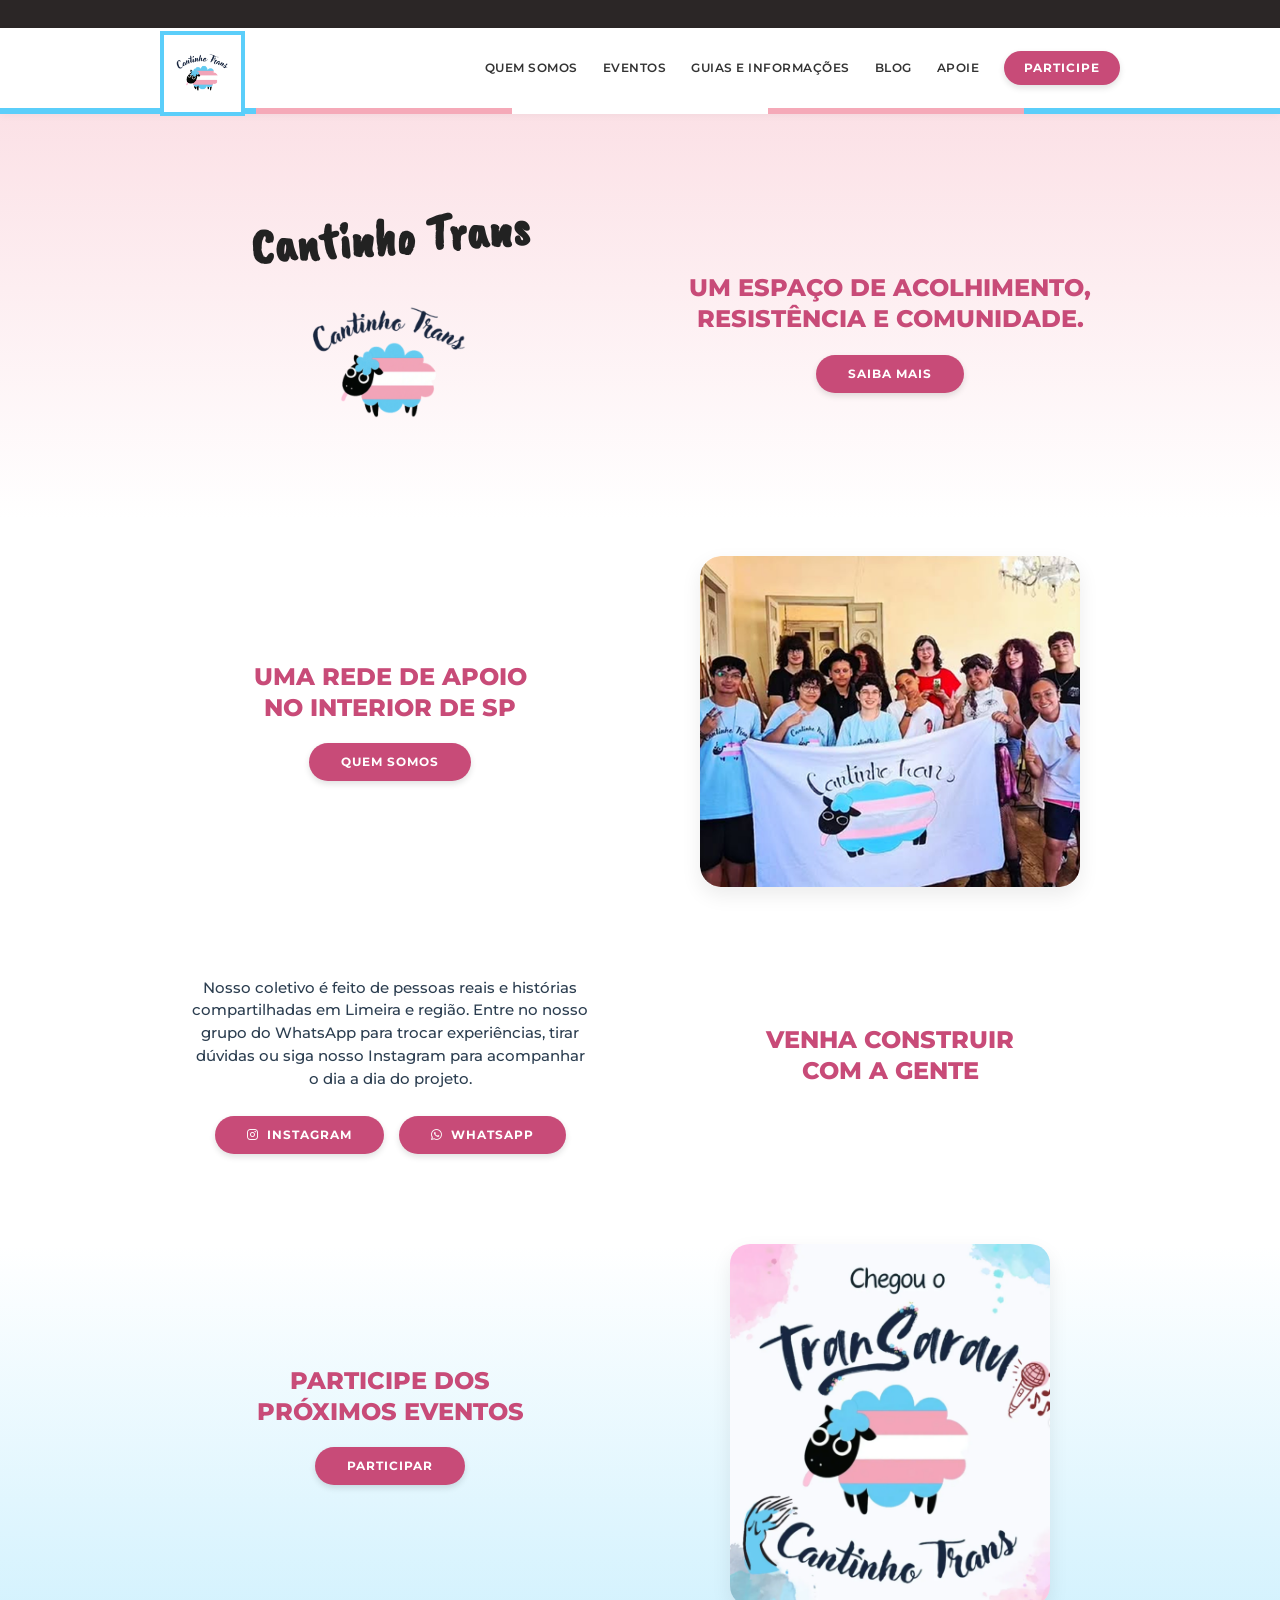
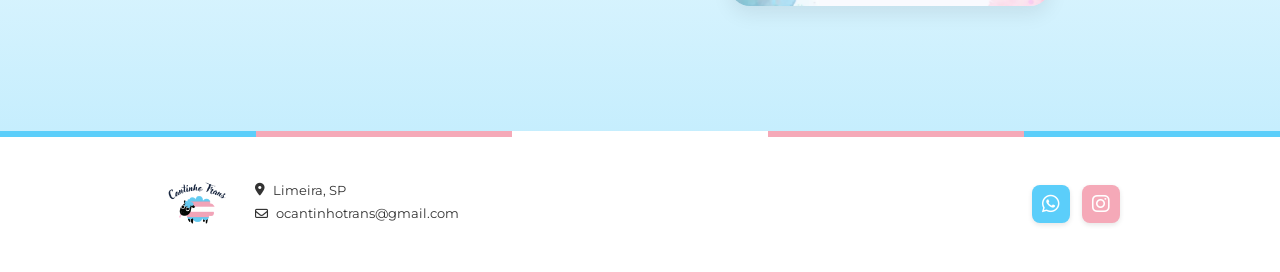
==== index.html @ 433134de "implementação da página de retificação" ====
<!DOCTYPE html>
<html lang="pt-BR">
<head>
    <meta charset="UTF-8">
    <meta name="viewport" content="width=device-width, initial-scale=1.0">
    <title>Cantinho Trans - Acolhimento, Resistência e Comunidade</title>
    <!-- Importando fontes do Google Fonts semelhantes às da imagem -->
    <link rel="preconnect" href="https://fonts.googleapis.com">
    <link rel="preconnect" href="https://fonts.gstatic.com" crossorigin>
    <link href="https://fonts.googleapis.com/css2?family=Caveat+Brush&family=Montserrat:wght@400;500;700;800&display=swap" rel="stylesheet">
    <!-- Ícones (FontAwesome) para o rodapé e botões -->
    <link rel="stylesheet" href="https://cdnjs.cloudflare.com/ajax/libs/font-awesome/6.4.0/css/all.min.css">
    <link rel="stylesheet" href="style.css">
</head>
<body>

    <!-- Barra escura no topo extremo -->
    <div class="top-dark-bar" id="topo"></div>

    <!-- Cabeçalho / Navegação -->
    <header class="navbar">
        <div class="container nav-container">
            <a href="#topo" class="logo-box" aria-label="Início do Cantinho Trans">
                <img src="Logo.png" alt="Logo Cantinho Trans">
            </a>

            <!-- Botão de menu para telas mobile -->
            <button class="mobile-menu-btn" aria-label="Menu de navegação" aria-expanded="false">
                <i class="fa-solid fa-bars"></i>
            </button>

            <nav class="nav-links" id="nav-links">
                <a href="#quem-somos">QUEM SOMOS</a>
                <a href="#eventos">EVENTOS</a>
                <a href="retificacao.html">GUIAS E INFORMAÇÕES</a>
                <a href="#blog">BLOG</a>
                <a href="#apoie">APOIE</a>
                <a href="#participe" class="btn-rosa btn-nav">PARTICIPE</a>
            </nav>
        </div>
        <!-- Linha divisória com as cores da bandeira trans -->
        <div class="trans-divider"></div>
    </header>

    <!-- Conteúdo Principal com Gradiente -->
    <main class="main-gradient">
        
        <!-- Seção 1: Hero -->
        <section class="container split-section hero-section">
            <div class="col-left logo-hero">
                <h1 class="curved-title">Cantinho Trans</h1>
                <img src="Logo.png" alt="Ovelha Cantinho Trans" class="hero-sheep">
            </div>
            <div class="col-right text-center">
                <h2 class="titulo-destaque">UM ESPAÇO DE ACOLHIMENTO,<br>RESISTÊNCIA E COMUNIDADE.</h2>
                <a href="#saiba-mais" class="btn-rosa">SAIBA MAIS</a>
            </div>
        </section>

        <!-- Seção 2: Rede de Apoio -->
        <section id="quem-somos" class="container split-section">
            <div class="col-left text-center">
                <h2 class="titulo-destaque">UMA REDE DE APOIO<br>NO INTERIOR DE SP</h2>
                <a href="#quem-somos-detalhes" class="btn-rosa">QUEM SOMOS</a>
            </div>
            <div class="col-right">
                <img src="foto-coletivo.png" alt="Foto do Coletivo Cantinho Trans" class="card-image">
            </div>
        </section>

        <!-- Seção 3: Comunidade e Redes -->
        <section class="container split-section">
            <div class="col-left text-center">
                <p class="texto-corrido">
                    Nosso coletivo é feito de pessoas reais e histórias compartilhadas em Limeira e região. 
                    Entre no nosso grupo do WhatsApp para trocar experiências, tirar dúvidas ou siga nosso 
                    Instagram para acompanhar o dia a dia do projeto.
                </p>
                <div class="btn-group">
                    <a href="https://www.instagram.com/cantinhotrans/" target="_blank" rel="noopener noreferrer" class="btn-rosa">
                        <i class="fa-brands fa-instagram"></i> INSTAGRAM
                    </a>
                    <a href="https://chat.whatsapp.com/CuYcqcary4wD2QZe1XbQFm?mode=gi_t&utm_source=ig&utm_medium=social&utm_content=link_in_bio&fbclid=PAZXh0bgNhZW0CMTEAcGRvZgJzcnRjBmFwcF9pZA85MzY2MTk3NDMzOTI0NTkAAacOjX7VcDt8Z_sxssZVdL1s0wTwXOiULzS03C44QOteIYPoT-UdqO2l7CtOdA_aem_ZmFrZWR1bW15MTZieXRlcw" target="_blank" rel="noopener noreferrer" class="btn-rosa">
                        <i class="fa-brands fa-whatsapp"></i> WHATSAPP
                    </a>
                </div>
            </div>
            <div class="col-right text-center">
                <h2 class="titulo-destaque">VENHA CONSTRUIR<br>COM A GENTE</h2>
            </div>
        </section>

        <!-- Seção 4: Eventos -->
        <section id="eventos" class="container split-section">
            <div class="col-left text-center">
                <h2 class="titulo-destaque">PARTICIPE DOS<br>PRÓXIMOS EVENTOS</h2>
                <a href="#eventos-lista" class="btn-rosa">PARTICIPAR</a>
            </div>
            <div class="col-right">
                <img src="banner.png" alt="Banner TranSarau" class="card-image square-card">
            </div>
        </section>

    </main>

    <!-- Linha divisória antes do rodapé -->
    <div class="trans-divider"></div>

    <!-- Rodapé -->
    <footer class="footer">
        <div class="container footer-container">
            <div class="footer-left">
                <img src="Logo.png" alt="Logo Cantinho Trans" class="footer-logo">
                <div class="footer-info">
                    <p><i class="fa-solid fa-location-dot"></i> Limeira, SP</p>
                    <p><i class="fa-regular fa-envelope"></i> ocantinhotrans@gmail.com</p>
                </div>
            </div>

            <div class="footer-right">
                <a href="https://chat.whatsapp.com/CuYcqcary4wD2QZe1XbQFm?mode=gi_t&utm_source=ig&utm_medium=social&utm_content=link_in_bio&fbclid=PAZXh0bgNhZW0CMTEAcGRvZgJzcnRjBmFwcF9pZA85MzY2MTk3NDMzOTI0NTkAAacOjX7VcDt8Z_sxssZVdL1s0wTwXOiULzS03C44QOteIYPoT-UdqO2l7CtOdA_aem_ZmFrZWR1bW15MTZieXRlcw" target="_blank" rel="noopener noreferrer" class="social-icon whatsapp" aria-label="WhatsApp">
                    <i class="fa-brands fa-whatsapp"></i>
                </a>
                <a href="https://www.instagram.com/cantinhotrans/" target="_blank" rel="noopener noreferrer" class="social-icon instagram" aria-label="Instagram">
                    <i class="fa-brands fa-instagram"></i>
                </a>
            </div>
        </div>
    </footer>

    <!-- Script JavaScript para controle dos links internos e menu -->
    <script src="script.js"></script>

</body>
</html>
---- style.css ----
/* Reset básico e variáveis de cores */
:root {
    --azul-trans: #5BCEFA;
    --rosa-trans: #F5A9B8;
    --rosa-destaque: #C84B78; /* Cor dos títulos e botões */
    --rosa-hover: #a83860;
    --texto-escuro: #2C3E50;
    --cinza-topo: #2B2626;
}

* {
    margin: 0;
    padding: 0;
    box-sizing: border-box;
}

html {
    scroll-behavior: smooth;
    scroll-padding-top: 90px;
}

body {
    font-family: 'Montserrat', sans-serif;
    color: var(--texto-escuro);
    background-color: #ffffff;
    line-height: 1.5;
}

.container {
    max-width: 1000px;
    margin: 0 auto;
    padding: 0 20px;
}

/* Barra escura superior */
.top-dark-bar {
    height: 28px;
    background-color: var(--cinza-topo);
    width: 100%;
}

/* Cabeçalho */
.navbar {
    background-color: #ffffff;
    position: sticky;
    top: 0;
    z-index: 1000;
    box-shadow: 0 2px 8px rgba(0, 0, 0, 0.04);
}

.nav-container {
    display: flex;
    justify-content: space-between;
    align-items: center;
    height: 80px;
    position: relative;
}

/* Caixa azul da logo no menu */
.logo-box {
    border: 4px solid var(--azul-trans);
    background: #fff;
    padding: 5px;
    width: 85px;
    height: 85px;
    display: flex;
    align-items: center;
    justify-content: center;
    position: relative;
    z-index: 10;
    margin-top: 10px;
    cursor: pointer;
    transition: transform 0.2s, box-shadow 0.2s;
}

.logo-box:hover {
    transform: scale(1.03);
    box-shadow: 0 4px 12px rgba(91, 206, 250, 0.3);
}

.logo-box:active {
    transform: scale(0.98);
}

.logo-box img {
    max-width: 100%;
    height: auto;
}

/* Botão Hamburger para Mobile */
.mobile-menu-btn {
    display: none;
    background: transparent;
    border: none;
    font-size: 1.6rem;
    color: var(--rosa-destaque);
    cursor: pointer;
    padding: 8px 12px;
    border-radius: 8px;
    transition: background-color 0.2s, transform 0.1s;
}

.mobile-menu-btn:hover {
    background-color: rgba(245, 169, 184, 0.15);
}

.mobile-menu-btn:active {
    transform: scale(0.92);
}

.nav-links {
    display: flex;
    align-items: center;
    gap: 25px;
}

.nav-links a:not(.btn-rosa) {
    text-decoration: none;
    color: #333;
    font-size: 0.75rem;
    font-weight: 600;
    letter-spacing: 0.5px;
    transition: color 0.2s, transform 0.1s;
    cursor: pointer;
    padding: 6px 0;
}

.nav-links a:not(.btn-rosa):hover,
.nav-links a.active-link {
    color: var(--rosa-destaque);
    transform: translateY(-1px);
}

.nav-links a:not(.btn-rosa):active {
    transform: translateY(1px);
}

/* Linha tricolor decorativa (Azul, Rosa, Branco) */
.trans-divider {
    height: 6px;
    width: 100%;
    background: linear-gradient(
        to right,
        var(--azul-trans) 0%,
        var(--azul-trans) 20%,
        var(--rosa-trans) 20%,
        var(--rosa-trans) 40%,
        #ffffff 40%,
        #ffffff 60%,
        var(--rosa-trans) 60%,
        var(--rosa-trans) 80%,
        var(--azul-trans) 80%,
        var(--azul-trans) 100%
    );
}

/* Fundo principal com degradê suave rosa no topo e azul na base */
.main-gradient {
    background: linear-gradient(
        180deg,
        rgba(245, 169, 184, 0.35) 0%,
        rgba(255, 255, 255, 1) 25%,
        rgba(255, 255, 255, 1) 70%,
        rgba(91, 206, 250, 0.35) 100%
    );
    padding: 40px 0 80px 0;
}

/* Estrutura de 2 colunas para as seções */
.split-section {
    display: grid;
    grid-template-columns: 1fr 1fr;
    align-items: center;
    gap: 40px;
    padding: 45px 20px;
}

.text-center {
    text-align: center;
    display: flex;
    flex-direction: column;
    align-items: center;
}

/* Tipografia e Botões */
.titulo-destaque {
    color: var(--rosa-destaque);
    font-size: 1.5rem;
    font-weight: 800;
    line-height: 1.3;
    margin-bottom: 20px;
    text-transform: uppercase;
}

.texto-corrido {
    font-size: 0.95rem;
    font-weight: 500;
    color: #2c3e50;
    max-width: 400px;
    margin-bottom: 25px;
}

.btn-rosa {
    background-color: var(--rosa-destaque);
    color: #ffffff;
    text-decoration: none;
    padding: 10px 32px;
    border-radius: 50px;
    font-size: 0.75rem;
    font-weight: 700;
    letter-spacing: 1px;
    display: inline-flex;
    align-items: center;
    justify-content: center;
    gap: 8px;
    cursor: pointer;
    user-select: none;
    border: none;
    outline: none;
    transition: background-color 0.2s, transform 0.15s, box-shadow 0.2s;
    box-shadow: 0 3px 6px rgba(0, 0, 0, 0.12);
}

.btn-rosa:hover {
    background-color: var(--rosa-hover);
    transform: translateY(-2px);
    box-shadow: 0 5px 12px rgba(200, 75, 120, 0.3);
}

.btn-rosa:active {
    transform: scale(0.96) translateY(1px);
    box-shadow: 0 2px 4px rgba(0, 0, 0, 0.15);
}

.btn-nav {
    padding: 8px 20px;
}

.btn-group {
    display: flex;
    gap: 15px;
    justify-content: center;
    flex-wrap: wrap;
}

/* Hero específico */
.logo-hero {
    display: flex;
    flex-direction: column;
    align-items: center;
}

.curved-title {
    font-family: 'Caveat Brush', cursive;
    font-size: 3.2rem;
    color: #222;
    margin-bottom: -10px;
    transform: rotate(-4deg);
}

.hero-sheep {
    width: 200px;
    height: auto;
}

/* Imagens das seções */
.card-image {
    width: 100%;
    max-width: 380px;
    border-radius: 20px;
    box-shadow: 0 8px 20px rgba(0, 0, 0, 0.08);
    display: block;
    margin: 0 auto;
    object-fit: cover;
}

.square-card {
    max-width: 320px;
}

/* Rodapé */
.footer {
    background-color: #ffffff;
    padding: 30px 0;
}

.footer-container {
    display: flex;
    justify-content: space-between;
    align-items: center;
}

.footer-left {
    display: flex;
    align-items: center;
    gap: 20px;
}

.footer-logo {
    width: 75px;
    height: auto;
}

.footer-info p {
    font-size: 0.8rem;
    color: #333;
    margin-bottom: 4px;
    display: flex;
    align-items: center;
    gap: 8px;
}

.footer-right {
    display: flex;
    gap: 12px;
}

.social-icon {
    width: 38px;
    height: 38px;
    border-radius: 8px;
    display: flex;
    align-items: center;
    justify-content: center;
    color: #ffffff;
    text-decoration: none;
    font-size: 1.25rem;
    cursor: pointer;
    user-select: none;
    transition: transform 0.2s, opacity 0.2s, box-shadow 0.2s;
    box-shadow: 0 2px 5px rgba(0, 0, 0, 0.1);
}

.social-icon:hover {
    opacity: 0.92;
    transform: translateY(-2px);
    box-shadow: 0 4px 10px rgba(0, 0, 0, 0.18);
}

.social-icon:active {
    transform: scale(0.92);
}

.social-icon.whatsapp {
    background-color: var(--azul-trans);
}

.social-icon.instagram {
    background-color: var(--rosa-trans);
}

/* =========================================
   ESTILOS DA PÁGINA INTERNA: RETIFICAÇÃO
   ========================================= */

.nav-socials {
    display: flex;
    gap: 8px;
    margin-left: 10px;
}

.mini-icon {
    width: 28px;
    height: 28px;
    font-size: 0.95rem;
}

.active-link {
    color: var(--rosa-destaque) !important;
    font-weight: 700 !important;
}

.content-wrapper {
    max-width: 820px;
    margin: 0 auto;
}

/* Breadcrumb */
.breadcrumb {
    font-size: 0.85rem;
    font-weight: 700;
    color: var(--rosa-destaque);
    margin-bottom: 20px;
}

.breadcrumb a {
    color: var(--rosa-destaque);
    text-decoration: none;
}

.breadcrumb a:hover {
    text-decoration: underline;
}

/* Cabeçalho da Página */
.page-header {
    text-align: center;
    margin-bottom: 45px;
}

.titulo-pagina {
    color: var(--rosa-destaque);
    font-size: 2.8rem;
    font-weight: 800;
    letter-spacing: 1px;
    margin-bottom: 25px;
    text-transform: uppercase;
}

.intro-text {
    text-align: left;
    font-size: 0.95rem;
    color: #2c3e50;
    display: flex;
    flex-direction: column;
    gap: 16px;
}

/* Subtítulos com destaque (Pill/Badge) */
.subtitulo-destaque {
    text-align: center;
    color: var(--rosa-destaque);
    font-size: 1.25rem;
    font-weight: 700;
    margin-bottom: 35px;
}

.subtitulo-central {
    text-align: center;
    color: var(--rosa-destaque);
    font-size: 1.25rem;
    font-weight: 700;
    line-height: 1.5;
    margin-bottom: 40px;
}

.badge-rosa {
    background-color: var(--rosa-destaque);
    color: #ffffff;
    padding: 3px 14px;
    border-radius: 6px;
    display: inline-block;
}

/* Grid de Cards (Via Administrativa vs Judicial) */
.cards-grid {
    display: grid;
    grid-template-columns: 1fr 1fr;
    gap: 40px;
    margin-bottom: 65px;
}

.via-card {
    background-color: #ffffff;
    border-radius: 12px;
    padding: 35px 28px;
    box-shadow: 0 6px 20px rgba(0, 0, 0, 0.04);
    text-align: center;
    position: relative;
}

/* Bordas superiores e inferiores coloridas nos cards */
.card-rosa {
    border-top: 5px solid var(--rosa-destaque);
    border-bottom: 5px solid var(--rosa-destaque);
}

.card-azul {
    border-top: 5px solid var(--azul-trans);
    border-bottom: 5px solid var(--azul-trans);
}

.card-icon {
    font-size: 2.4rem;
    color: #2c3e50;
    margin-bottom: 15px;
}

.via-card h3 {
    font-size: 1rem;
    font-weight: 700;
    color: #2c3e50;
    margin-bottom: 20px;
    line-height: 1.4;
}

.via-card p {
    text-align: left;
    font-size: 0.9rem;
    color: #333;
    margin-bottom: 14px;
    line-height: 1.55;
}

/* Seção de Documentos */
.documentos-section {
    margin-bottom: 60px;
}

.docs-columns {
    display: grid;
    grid-template-columns: 1.1fr 0.9fr;
    gap: 50px;
    margin-bottom: 40px;
}

.doc-title-rosa {
    font-size: 1rem;
    font-weight: 700;
    color: #2c3e50;
    padding-bottom: 8px;
    margin-bottom: 16px;
    border-bottom: 3px solid var(--rosa-destaque);
    display: inline-block;
    min-width: 240px;
}

.doc-title-azul {
    font-size: 1rem;
    font-weight: 700;
    color: #2c3e50;
    padding-bottom: 8px;
    margin-bottom: 16px;
    border-bottom: 3px solid var(--azul-trans);
    display: inline-block;
    min-width: 260px;
}

.doc-list {
    padding-left: 20px;
    font-size: 0.9rem;
    color: #2c3e50;
}

.doc-list li {
    margin-bottom: 8px;
    line-height: 1.45;
}

.doc-p {
    font-size: 0.9rem;
    color: #2c3e50;
    margin-bottom: 14px;
    line-height: 1.5;
}

/* Fontes no final da página */
.fontes-box {
    font-size: 0.72rem;
    color: #444;
    margin-top: 40px;
}

.fontes-box p {
    margin-bottom: 4px;
}

.fontes-box ul {
    padding-left: 16px;
}

.fontes-box li {
    margin-bottom: 2px;
}

/* Responsividade Mobile */
@media (max-width: 768px) {
    .mobile-menu-btn {
        display: flex;
    }

    .nav-links {
        display: none;
        position: absolute;
        top: 80px;
        left: 0;
        width: 100%;
        background-color: #ffffff;
        flex-direction: column;
        align-items: center;
        padding: 25px 20px;
        gap: 18px;
        box-shadow: 0 10px 20px rgba(0, 0, 0, 0.1);
        border-top: 1px solid #f0f0f0;
        z-index: 999;
    }

    .nav-links.active {
        display: flex;
        animation: slideDown 0.25s ease-out;
    }

    @keyframes slideDown {
        from {
            opacity: 0;
            transform: translateY(-10px);
        }
        to {
            opacity: 1;
            transform: translateY(0);
        }
    }

    .nav-links a {
        font-size: 0.9rem !important;
        padding: 8px 0;
    }

    .nav-links .btn-nav {
        width: 100%;
        max-width: 260px;
        text-align: center;
        padding: 12px 20px;
        margin-top: 6px;
    }

    .split-section {
        grid-template-columns: 1fr;
        text-align: center;
        gap: 25px;
        padding: 30px 20px;
    }

    .split-section:nth-child(3) .col-right {
        order: -1;
    }

    .footer-container {
        flex-direction: column;
        gap: 20px;
        text-align: center;
    }

    .footer-left {
        flex-direction: column;
        gap: 12px;
    }

    .titulo-pagina {
        font-size: 2rem;
    }

    .cards-grid,
    .docs-columns {
        grid-template-columns: 1fr;
        gap: 25px;
    }
}
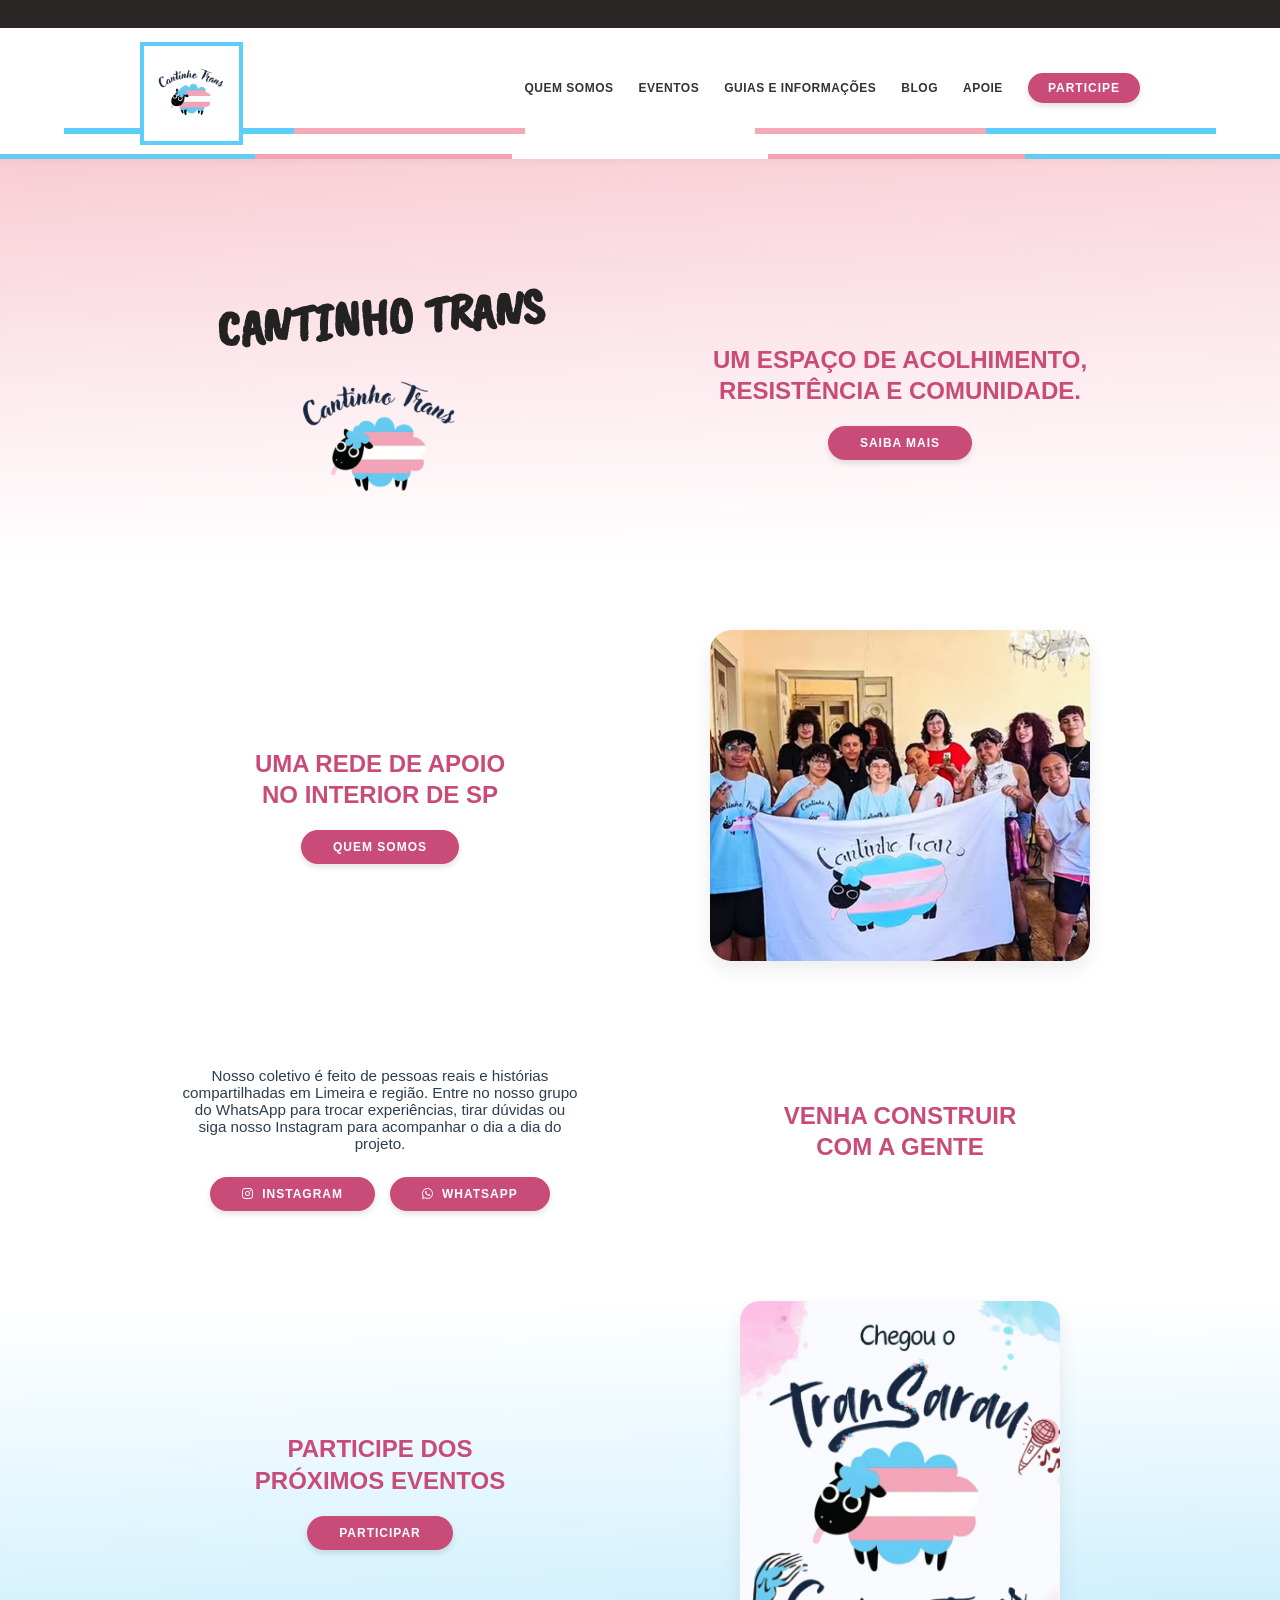
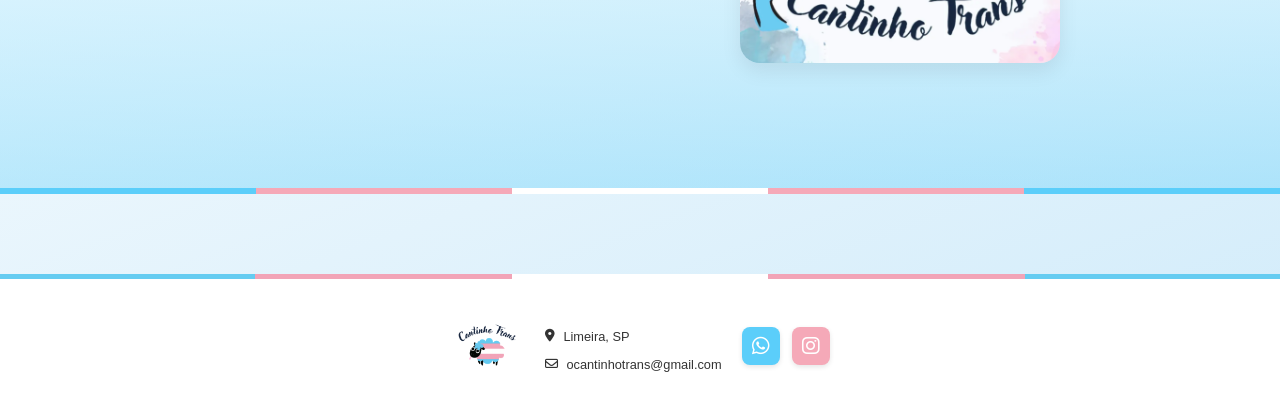
==== commit 5013b16f: "organiza arquivos em pastas (css, js, imgs) e unifica estilos em css/style.css" ====
--- a/index.html
+++ b/index.html
@@ -10,7 +10,7 @@
     <link href="https://fonts.googleapis.com/css2?family=Caveat+Brush&family=Montserrat:wght@400;500;700;800&display=swap" rel="stylesheet">
     <!-- Ícones (FontAwesome) para o rodapé e botões -->
     <link rel="stylesheet" href="https://cdnjs.cloudflare.com/ajax/libs/font-awesome/6.4.0/css/all.min.css">
-    <link rel="stylesheet" href="style.css">
+    <link rel="stylesheet" href="css/style.css">
 </head>
 <body>
 
@@ -21,7 +21,7 @@
     <header class="navbar">
         <div class="container nav-container">
             <a href="#topo" class="logo-box" aria-label="Início do Cantinho Trans">
-                <img src="Logo.png" alt="Logo Cantinho Trans">
+                <img src="imgs/logo.png" alt="Logo Cantinho Trans">
             </a>
 
             <!-- Botão de menu para telas mobile -->
@@ -49,7 +49,7 @@
         <section class="container split-section hero-section">
             <div class="col-left logo-hero">
                 <h1 class="curved-title">Cantinho Trans</h1>
-                <img src="Logo.png" alt="Ovelha Cantinho Trans" class="hero-sheep">
+                <img src="imgs/logo.png" alt="Ovelha Cantinho Trans" class="hero-sheep">
             </div>
             <div class="col-right text-center">
                 <h2 class="titulo-destaque">UM ESPAÇO DE ACOLHIMENTO,<br>RESISTÊNCIA E COMUNIDADE.</h2>
@@ -64,7 +64,7 @@
                 <a href="#quem-somos-detalhes" class="btn-rosa">QUEM SOMOS</a>
             </div>
             <div class="col-right">
-                <img src="foto-coletivo.png" alt="Foto do Coletivo Cantinho Trans" class="card-image">
+                <img src="imgs/foto-coletivo.png" alt="Foto do Coletivo Cantinho Trans" class="card-image">
             </div>
         </section>
 
@@ -97,7 +97,7 @@
                 <a href="#eventos-lista" class="btn-rosa">PARTICIPAR</a>
             </div>
             <div class="col-right">
-                <img src="banner.png" alt="Banner TranSarau" class="card-image square-card">
+                <img src="imgs/banner.png" alt="Banner TranSarau" class="card-image square-card">
             </div>
         </section>
 
@@ -110,7 +110,7 @@
     <footer class="footer">
         <div class="container footer-container">
             <div class="footer-left">
-                <img src="Logo.png" alt="Logo Cantinho Trans" class="footer-logo">
+                <img src="imgs/logo.png" alt="Logo Cantinho Trans" class="footer-logo">
                 <div class="footer-info">
                     <p><i class="fa-solid fa-location-dot"></i> Limeira, SP</p>
                     <p><i class="fa-regular fa-envelope"></i> ocantinhotrans@gmail.com</p>
@@ -129,7 +129,7 @@
     </footer>
 
     <!-- Script JavaScript para controle dos links internos e menu -->
-    <script src="script.js"></script>
+    <script src="js/script.js"></script>
 
 </body>
 </html>
--- a/css/style.css
+++ b/css/style.css
@@ -0,0 +1,1208 @@
+:root {
+    --rosa-escuro: #C8356A;
+    --azul-claro: #65CCF1;
+    --rosa-fundo: #F9DAE0;
+    --azul-fundo:#D0EBFA ;
+    --azul-escuro:#265769;
+    --branco-fundo: #FFFFFF;
+    --rosa-claro: #F2A4B7;
+}
+
+.logo {
+    height: 70px;
+    width: auto;
+    flex-shrink: 0;
+}
+
+header{
+    width: 100%;
+    box-sizing: border-box;
+    padding: 20px 5%;
+    border-bottom: 5px solid transparent;
+    border-image: linear-gradient(
+        to right,
+        var(--azul-claro) 0 20%,
+        var(--rosa-claro) 20% 40%,
+        #fff 40% 60%,
+        var(--rosa-claro) 60% 80%,
+        var(--azul-claro) 80%
+    ) 1;
+    background: var(--branco-fundo);
+    margin: 0;
+}
+
+.cabecalho-conteudo {
+  width: 100%;
+}
+
+.navegacao {
+  display: flex;
+  align-items: center;
+  justify-content: space-between;
+  gap: 24px;
+  width: 100%;
+}
+
+footer{
+    display: flex;
+    justify-content: space-between;
+    align-items: center;
+    padding: 20px 5%;
+    border-top: 5px solid transparent;
+    border-image: linear-gradient(
+        to right,
+        var(--azul-claro) 0 20%,
+        var(--rosa-claro) 20% 40%,
+        #fff 40% 60%,
+        var(--rosa-claro) 60% 80%,
+        var(--azul-claro) 80%
+    ) 1;  
+    background: var(--branco-fundo);
+    margin-top: 80px;
+}
+
+.elemento-rodape {
+  display: flex;
+  align-items: center;
+  gap: 12px;
+}
+
+body{
+    font-family: 'Trebuchet MS', 'Lucida Sans Unicode', 'Lucida Grande', 'Lucida Sans', Arial, sans-serif;
+    background: linear-gradient(160deg,var(--rosa-fundo),var(--branco-fundo),var(--azul-fundo));
+    min-height: 100vh;
+    margin: 0px;
+    text-align: center;
+}
+
+h1, h2, h3{
+    text-transform: uppercase;
+    color: var(--rosa-escuro);
+}
+
+p{
+    color: var(--azul-escuro);
+}
+
+a{
+    text-decoration: none;
+}
+
+a:hover {
+    color: var(--rosa-escuro);
+}
+
+section + section{
+    margin-top: 48px;
+}
+
+
+section{
+    display: flex;
+    flex-direction: column;
+    align-items: center;
+    gap: 24px;
+}
+
+.navegacao a {
+    text-transform: uppercase;
+    font-weight: bold;
+    color: var(--azul-escuro);
+}
+
+.navegacao a:hover {
+    color: var(--rosa-escuro);
+}
+
+.navegacao button{
+    color: var(--branco-fundo);
+}
+
+.botao{
+    background: var(--rosa-escuro);
+    padding: 12px 24px;
+    border: none;
+    border-radius: 50px;
+    color: var(--branco-fundo);
+    font-size: 14px;
+    cursor: pointer;
+    text-transform: uppercase;
+    font-weight: bold;
+}
+
+.botao:hover {
+  background: var(--azul-claro);
+}
+
+ul{
+    list-style: none;
+    text-align: start;
+    color: var(--azul-escuro);
+}
+
+.container{
+    display: flex;
+    gap: 20px;
+    margin: 50px;
+}
+
+.cartao-redondo{
+    background: var(--branco-fundo);
+    flex: 1;
+    padding: 20px;
+    border-radius: 8px;
+    border-top: 5px solid var(--azul-claro);
+    border-bottom: 5px solid var(--azul-claro);
+    display: flex;
+    flex-direction: column;
+    align-items: center;
+    gap: 4px;
+    width: 300px;
+}
+
+.cartao-redondo p{
+    text-align: start;
+}
+
+.cartao-reto{
+    flex: 1;
+    padding: 20px;
+    border-top: 5px solid var(--azul-claro);
+}
+
+.cartao-lista{
+    display: flex;
+    align-items: center;
+    gap: 20px;
+    background: var(--branco-fundo);
+    padding: 20px;
+    border-radius: 8px;
+    border: 1.5px solid var(--rosa-escuro)
+}
+
+.container-lista{
+    display: flex;
+    flex-direction: column;
+    gap: 20px;
+    max-height: 400px;
+    width: 700px;
+    overflow-y: auto;
+    margin-inline: auto;
+}
+
+.cartao-lista img{
+    width: 130px;
+    flex: 0 0 auto;
+    object-fit: cover;
+    border-radius: 12px;
+}
+
+.cartao-lista p{
+    margin: 0 0 10px;
+    text-align: left;
+    line-height: 1.4;
+}
+
+.cartao-lista a{
+    display: table;
+    margin: 0 auto;
+    text-align: center;
+}
+
+
+.breadcrumb {
+  display: flex;
+  align-items: center;
+  gap: 8px;
+  margin: 50px;
+}
+
+.aviso{
+    width: 30px;
+}
+
+.coracao{
+    width: 70px;
+}
+
+.container-titulo-saude {
+  display: flex;
+  align-items: center;
+  justify-content: center;
+  gap: 8px;
+}
+
+.titulo-destaque-saude,
+.titulo-saude {
+  flex: 0 0 auto;
+  margin: 0;
+  text-transform: none;
+}
+
+.titulo-destaque-saude{
+    flex: 0 0 auto;
+    display: inline-block;
+    background: var(--rosa-escuro);
+    color: var(--branco-fundo);
+    border-radius: 10px;
+    padding: 5px;
+}
+
+
+/* ==========================================================
+   PÁGINA: EVENTOS (eventos.html)
+   ========================================================== */
+
+/* ---------- Menu: página atual ---------- */
+.navegacao a[aria-current="page"] {
+    color: var(--rosa-escuro);
+}
+
+/* ---------- Rodapé: bloco de contato (Limeira, e-mail) ---------- */
+.contato-rodape p {
+    margin: 0;
+    text-align: left;
+}
+
+/* ---------- Variantes de botão ---------- */
+.botao-azul {
+    background: var(--azul-claro);
+}
+
+.botao-azul:hover {
+    background: var(--rosa-escuro);
+    color: var(--branco-fundo);
+}
+
+.botao-branco {
+    background: var(--branco-fundo);
+    color: var(--rosa-escuro);
+}
+
+.botao-contorno {
+    background: transparent;
+    border: 2px solid var(--branco-fundo);
+    color: var(--branco-fundo);
+}
+
+.botao-branco:hover,
+.botao-contorno:hover {
+    background: var(--rosa-escuro);
+    color: var(--branco-fundo);
+    border-color: var(--rosa-escuro);
+}
+
+/* ---------- Estrutura da página ---------- */
+.pagina-eventos {
+    width: min(1000px, 90%);
+    margin: 0 auto;
+    padding-top: 40px;
+    text-align: left;
+}
+
+.pagina-eventos section {
+    align-items: stretch;
+}
+
+.intro {
+    text-align: center;
+    margin-bottom: 40px;
+}
+
+.intro h1 {
+    margin: 0 0 8px;
+}
+
+.subtitulo {
+    font-size: 1.3rem;
+    margin: 0 auto;
+    max-width: 480px;
+}
+
+.titulo-secao {
+    align-self: flex-start;
+    margin: 0;
+    padding-bottom: 4px;
+    font-size: 1.1rem;
+    text-transform: none;
+    border-bottom: 2px solid var(--rosa-claro);
+}
+
+/* ---------- Próximo encontro / Atividade na cidade ---------- */
+.destaques {
+    display: grid;
+    grid-template-columns: 1fr 1fr;
+    gap: 40px;
+}
+
+.card-evento {
+    background: var(--branco-fundo);
+    border-radius: 12px;
+    padding: 20px 24px;
+    border-top: 5px solid var(--rosa-escuro);
+    border-bottom: 5px solid var(--rosa-escuro);
+    display: flex;
+    flex-direction: column;
+    align-items: flex-start;
+    gap: 6px;
+}
+
+.card-evento.azul {
+    border-color: var(--azul-claro);
+}
+
+.card-evento h3 {
+    margin: 0;
+    font-size: 1rem;
+    text-transform: none;
+    color: var(--azul-escuro);
+}
+
+.card-evento p {
+    margin: 0;
+    font-size: 0.9rem;
+}
+
+.card-evento strong {
+    color: var(--rosa-escuro);
+}
+
+.card-evento .descricao {
+    margin: 8px 0 10px;
+}
+
+.etiqueta {
+    font-size: 0.75rem;
+    font-weight: bold;
+    color: var(--rosa-escuro);
+}
+
+.azul .etiqueta {
+    color: var(--azul-claro);
+}
+
+/* ---------- Calendário ---------- */
+.calendario-area {
+    display: grid;
+    grid-template-columns: 1.2fr 1fr;
+    gap: 40px;
+    align-items: start;
+}
+
+.calendario {
+    background: var(--branco-fundo);
+    border-radius: 12px;
+    padding: 24px;
+    border-top: 5px solid var(--rosa-escuro);
+    border-bottom: 5px solid var(--rosa-escuro);
+}
+
+.calendario-topo {
+    display: flex;
+    align-items: center;
+    justify-content: space-between;
+    margin-bottom: 16px;
+}
+
+.calendario-topo strong {
+    color: var(--azul-escuro);
+    text-transform: capitalize;
+}
+
+.btn-mes {
+    width: 32px;
+    height: 32px;
+    border: none;
+    border-radius: 50%;
+    background: var(--rosa-escuro);
+    color: var(--branco-fundo);
+    font-size: 1.2rem;
+    line-height: 1;
+    cursor: pointer;
+}
+
+.btn-mes:hover {
+    background: var(--azul-claro);
+}
+
+.dias {
+    display: grid;
+    grid-template-columns: repeat(7, 1fr);
+    gap: 6px;
+    text-align: center;
+}
+
+.dias .dow {
+    color: var(--rosa-escuro);
+    font-weight: bold;
+    font-size: 0.75rem;
+}
+
+.dia {
+    aspect-ratio: 1;
+    display: flex;
+    align-items: center;
+    justify-content: center;
+    border-radius: 8px;
+    color: var(--azul-escuro);
+    font-size: 0.85rem;
+}
+
+.dia.hoje {
+    background: var(--azul-fundo);
+    font-weight: bold;
+}
+
+.dia.evento {
+    background: var(--rosa-claro);
+    font-weight: bold;
+}
+
+.dia.evento.hoje {
+    outline: 2px solid var(--azul-claro);
+}
+
+.legenda {
+    display: flex;
+    gap: 16px;
+    margin-top: 16px;
+    font-size: 0.8rem;
+    color: var(--azul-escuro);
+}
+
+.ponto {
+    display: inline-block;
+    width: 10px;
+    height: 10px;
+    border-radius: 50%;
+    margin-right: 6px;
+}
+
+.ponto-hoje { background: var(--azul-fundo); }
+.ponto-evento { background: var(--rosa-claro); }
+
+/* ---------- Lista de eventos ---------- */
+.lista-eventos {
+    display: flex;
+    flex-direction: column;
+    gap: 20px;
+}
+
+.item-evento {
+    display: flex;
+    align-items: center;
+    gap: 14px;
+    background: var(--branco-fundo);
+    border-radius: 8px;
+    padding: 14px 16px;
+    border-top: 4px solid var(--rosa-escuro);
+}
+
+.item-evento h3 {
+    margin: 0 0 2px;
+    font-size: 0.95rem;
+    text-transform: none;
+    color: var(--azul-escuro);
+}
+
+.item-evento p {
+    margin: 0;
+    font-size: 0.85rem;
+}
+
+.data-evento {
+    flex: 0 0 auto;
+    width: 54px;
+    height: 54px;
+    border-radius: 8px;
+    background: var(--azul-fundo);
+    color: var(--azul-escuro);
+    display: flex;
+    flex-direction: column;
+    align-items: center;
+    justify-content: center;
+    font-weight: bold;
+}
+
+.data-evento small { font-size: 0.65rem; }
+.data-evento span { font-size: 1.3rem; line-height: 1; }
+
+/* ---------- Como participar ---------- */
+.participar {
+    display: grid;
+    grid-template-columns: repeat(3, 1fr);
+    gap: 20px;
+}
+
+.card-participar {
+    background: var(--branco-fundo);
+    border-radius: 8px;
+    border-left: 4px solid var(--azul-claro);
+    padding: 12px 16px;
+}
+
+.card-participar h3 {
+    margin: 0 0 4px;
+    font-size: 1rem;
+    text-transform: none;
+}
+
+.card-participar p {
+    margin: 0;
+    font-size: 0.85rem;
+}
+
+/* ---------- Chamada final ---------- */
+.pagina-eventos .chamada {
+    background: var(--rosa-claro);
+    border-radius: 20px;
+    padding: 32px 20px;
+    text-align: center;
+    align-items: center;
+    gap: 10px;
+}
+
+.chamada h2 {
+    margin: 0;
+    color: var(--branco-fundo);
+    text-transform: none;
+    font-size: 1.2rem;
+}
+
+.chamada p {
+    margin: 0;
+    color: var(--branco-fundo);
+}
+
+.chamada-botoes {
+    display: flex;
+    gap: 12px;
+    flex-wrap: wrap;
+    justify-content: center;
+    margin-top: 8px;
+}
+
+/* ---------- Responsivo ---------- */
+@media (max-width: 800px) {
+    .destaques,
+    .calendario-area,
+    .participar {
+        grid-template-columns: 1fr;
+    }
+
+    .navegacao {
+        flex-wrap: wrap;
+        justify-content: center;
+    }
+}
+/* =======================================================
+   ESTILOS GERAIS DA PÁGINA INICIAL E RETIFICAÇÃO
+   ======================================================= */
+
+:root {
+    --azul-trans: #5BCEFA;
+    --rosa-trans: #F5A9B8;
+    --rosa-destaque: #C84B78;
+    --rosa-hover: #a83860;
+    --texto-escuro: #2C3E50;
+    --cinza-topo: #2B2626;
+}
+
+.top-dark-bar {
+    height: 28px;
+    background-color: var(--cinza-topo);
+    width: 100%;
+}
+
+.navbar {
+    background-color: #ffffff;
+    position: sticky;
+    top: 0;
+    z-index: 1000;
+    box-shadow: 0 2px 8px rgba(0, 0, 0, 0.04);
+}
+
+.nav-container {
+    display: flex;
+    justify-content: space-between;
+    align-items: center;
+    height: 80px;
+    position: relative;
+}
+
+.logo-box {
+    border: 4px solid var(--azul-trans);
+    background: #fff;
+    padding: 5px;
+    width: 85px;
+    height: 85px;
+    display: flex;
+    align-items: center;
+    justify-content: center;
+    position: relative;
+    z-index: 10;
+    margin-top: 10px;
+    cursor: pointer;
+    transition: transform 0.2s, box-shadow 0.2s;
+}
+
+.logo-box:hover {
+    transform: scale(1.03);
+    box-shadow: 0 4px 12px rgba(91, 206, 250, 0.3);
+}
+
+.logo-box:active {
+    transform: scale(0.98);
+}
+
+.logo-box img {
+    max-width: 100%;
+    height: auto;
+}
+
+.mobile-menu-btn {
+    display: none;
+    background: transparent;
+    border: none;
+    font-size: 1.6rem;
+    color: var(--rosa-destaque);
+    cursor: pointer;
+    padding: 8px 12px;
+    border-radius: 8px;
+    transition: background-color 0.2s, transform 0.1s;
+}
+
+.mobile-menu-btn:hover {
+    background-color: rgba(245, 169, 184, 0.15);
+}
+
+.mobile-menu-btn:active {
+    transform: scale(0.92);
+}
+
+.nav-links {
+    display: flex;
+    align-items: center;
+    gap: 25px;
+}
+
+.nav-links a:not(.btn-rosa) {
+    text-decoration: none;
+    color: #333;
+    font-size: 0.75rem;
+    font-weight: 600;
+    letter-spacing: 0.5px;
+    transition: color 0.2s, transform 0.1s;
+    cursor: pointer;
+    padding: 6px 0;
+}
+
+.nav-links a:not(.btn-rosa):hover,
+.nav-links a.active-link {
+    color: var(--rosa-destaque);
+    transform: translateY(-1px);
+}
+
+.nav-links a:not(.btn-rosa):active {
+    transform: translateY(1px);
+}
+
+.trans-divider {
+    height: 6px;
+    width: 100%;
+    background: linear-gradient(
+        to right,
+        var(--azul-trans) 0%,
+        var(--azul-trans) 20%,
+        var(--rosa-trans) 20%,
+        var(--rosa-trans) 40%,
+        #ffffff 40%,
+        #ffffff 60%,
+        var(--rosa-trans) 60%,
+        var(--rosa-trans) 80%,
+        var(--azul-trans) 80%,
+        var(--azul-trans) 100%
+    );
+}
+
+.main-gradient {
+    background: linear-gradient(
+        180deg,
+        rgba(245, 169, 184, 0.35) 0%,
+        rgba(255, 255, 255, 1) 25%,
+        rgba(255, 255, 255, 1) 70%,
+        rgba(91, 206, 250, 0.35) 100%
+    );
+    padding: 40px 0 80px 0;
+}
+
+.split-section {
+    display: grid;
+    grid-template-columns: 1fr 1fr;
+    align-items: center;
+    gap: 40px;
+    padding: 45px 20px;
+}
+
+.text-center {
+    text-align: center;
+    display: flex;
+    flex-direction: column;
+    align-items: center;
+}
+
+.titulo-destaque {
+    color: var(--rosa-destaque);
+    font-size: 1.5rem;
+    font-weight: 800;
+    line-height: 1.3;
+    margin-bottom: 20px;
+    text-transform: uppercase;
+}
+
+.texto-corrido {
+    font-size: 0.95rem;
+    font-weight: 500;
+    color: #2c3e50;
+    max-width: 400px;
+    margin-bottom: 25px;
+}
+
+.btn-rosa {
+    background-color: var(--rosa-destaque);
+    color: #ffffff;
+    text-decoration: none;
+    padding: 10px 32px;
+    border-radius: 50px;
+    font-size: 0.75rem;
+    font-weight: 700;
+    letter-spacing: 1px;
+    display: inline-flex;
+    align-items: center;
+    justify-content: center;
+    gap: 8px;
+    cursor: pointer;
+    user-select: none;
+    border: none;
+    outline: none;
+    transition: background-color 0.2s, transform 0.15s, box-shadow 0.2s;
+    box-shadow: 0 3px 6px rgba(0, 0, 0, 0.12);
+}
+
+.btn-rosa:hover {
+    background-color: var(--rosa-hover);
+    transform: translateY(-2px);
+    box-shadow: 0 5px 12px rgba(200, 75, 120, 0.3);
+}
+
+.btn-rosa:active {
+    transform: scale(0.96) translateY(1px);
+    box-shadow: 0 2px 4px rgba(0, 0, 0, 0.15);
+}
+
+.btn-nav {
+    padding: 8px 20px;
+}
+
+.btn-group {
+    display: flex;
+    gap: 15px;
+    justify-content: center;
+    flex-wrap: wrap;
+}
+
+.logo-hero {
+    display: flex;
+    flex-direction: column;
+    align-items: center;
+}
+
+.curved-title {
+    font-family: 'Caveat Brush', cursive;
+    font-size: 3.2rem;
+    color: #222;
+    margin-bottom: -10px;
+    transform: rotate(-4deg);
+}
+
+.hero-sheep {
+    width: 200px;
+    height: auto;
+}
+
+.card-image {
+    width: 100%;
+    max-width: 380px;
+    border-radius: 20px;
+    box-shadow: 0 8px 20px rgba(0, 0, 0, 0.08);
+    display: block;
+    margin: 0 auto;
+    object-fit: cover;
+}
+
+.square-card {
+    max-width: 320px;
+}
+
+.footer {
+    background-color: #ffffff;
+    padding: 30px 0;
+}
+
+.footer-container {
+    display: flex;
+    justify-content: space-between;
+    align-items: center;
+}
+
+.footer-left {
+    display: flex;
+    align-items: center;
+    gap: 20px;
+}
+
+.footer-logo {
+    width: 75px;
+    height: auto;
+}
+
+.footer-info p {
+    font-size: 0.8rem;
+    color: #333;
+    margin-bottom: 4px;
+    display: flex;
+    align-items: center;
+    gap: 8px;
+}
+
+.footer-right {
+    display: flex;
+    gap: 12px;
+}
+
+.social-icon {
+    width: 38px;
+    height: 38px;
+    border-radius: 8px;
+    display: flex;
+    align-items: center;
+    justify-content: center;
+    color: #ffffff;
+    text-decoration: none;
+    font-size: 1.25rem;
+    cursor: pointer;
+    user-select: none;
+    transition: transform 0.2s, opacity 0.2s, box-shadow 0.2s;
+    box-shadow: 0 2px 5px rgba(0, 0, 0, 0.1);
+}
+
+.social-icon:hover {
+    opacity: 0.92;
+    transform: translateY(-2px);
+    box-shadow: 0 4px 10px rgba(0, 0, 0, 0.18);
+}
+
+.social-icon:active {
+    transform: scale(0.92);
+}
+
+.social-icon.whatsapp {
+    background-color: var(--azul-trans);
+}
+
+.social-icon.instagram {
+    background-color: var(--rosa-trans);
+}
+
+/* =========================================
+   ESTILOS DA PÁGINA INTERNA: RETIFICAÇÃO
+   ========================================= */
+
+.nav-socials {
+    display: flex;
+    gap: 8px;
+    margin-left: 10px;
+}
+
+.mini-icon {
+    width: 28px;
+    height: 28px;
+    font-size: 0.95rem;
+}
+
+.active-link {
+    color: var(--rosa-destaque) !important;
+    font-weight: 700 !important;
+}
+
+.content-wrapper {
+    max-width: 820px;
+    margin: 0 auto;
+}
+
+.page-retificacao .breadcrumb {
+    font-size: 0.85rem;
+    font-weight: 700;
+    color: var(--rosa-destaque);
+    margin-bottom: 20px;
+    margin-left: 0;
+    margin-top: 0;
+}
+
+.page-retificacao .breadcrumb a {
+    color: var(--rosa-destaque);
+    text-decoration: none;
+}
+
+.page-retificacao .breadcrumb a:hover {
+    text-decoration: underline;
+}
+
+.page-header {
+    text-align: center;
+    margin-bottom: 45px;
+}
+
+.titulo-pagina {
+    color: var(--rosa-destaque);
+    font-size: 2.8rem;
+    font-weight: 800;
+    letter-spacing: 1px;
+    margin-bottom: 25px;
+    text-transform: uppercase;
+}
+
+.intro-text {
+    text-align: left;
+    font-size: 0.95rem;
+    color: #2c3e50;
+    display: flex;
+    flex-direction: column;
+    gap: 16px;
+}
+
+.subtitulo-destaque {
+    text-align: center;
+    color: var(--rosa-destaque);
+    font-size: 1.25rem;
+    font-weight: 700;
+    margin-bottom: 35px;
+}
+
+.subtitulo-central {
+    text-align: center;
+    color: var(--rosa-destaque);
+    font-size: 1.25rem;
+    font-weight: 700;
+    line-height: 1.5;
+    margin-bottom: 40px;
+}
+
+.badge-rosa {
+    background-color: var(--rosa-destaque);
+    color: #ffffff;
+    padding: 3px 14px;
+    border-radius: 6px;
+    display: inline-block;
+}
+
+.cards-grid {
+    display: grid;
+    grid-template-columns: 1fr 1fr;
+    gap: 40px;
+    margin-bottom: 65px;
+}
+
+.via-card {
+    background-color: #ffffff;
+    border-radius: 12px;
+    padding: 35px 28px;
+    box-shadow: 0 6px 20px rgba(0, 0, 0, 0.04);
+    text-align: center;
+    position: relative;
+}
+
+.card-rosa {
+    border-top: 5px solid var(--rosa-destaque);
+    border-bottom: 5px solid var(--rosa-destaque);
+}
+
+.card-azul {
+    border-top: 5px solid var(--azul-trans);
+    border-bottom: 5px solid var(--azul-trans);
+}
+
+.card-icon {
+    font-size: 2.4rem;
+    color: #2c3e50;
+    margin-bottom: 15px;
+}
+
+.via-card h3 {
+    font-size: 1rem;
+    font-weight: 700;
+    color: #2c3e50;
+    margin-bottom: 20px;
+    line-height: 1.4;
+}
+
+.via-card p {
+    text-align: left;
+    font-size: 0.9rem;
+    color: #333;
+    margin-bottom: 14px;
+    line-height: 1.55;
+}
+
+.documentos-section {
+    margin-bottom: 60px;
+}
+
+.docs-columns {
+    display: grid;
+    grid-template-columns: 1.1fr 0.9fr;
+    gap: 50px;
+    margin-bottom: 40px;
+}
+
+.doc-title-rosa {
+    font-size: 1rem;
+    font-weight: 700;
+    color: #2c3e50;
+    padding-bottom: 8px;
+    margin-bottom: 16px;
+    border-bottom: 3px solid var(--rosa-destaque);
+    display: inline-block;
+    min-width: 240px;
+}
+
+.doc-title-azul {
+    font-size: 1rem;
+    font-weight: 700;
+    color: #2c3e50;
+    padding-bottom: 8px;
+    margin-bottom: 16px;
+    border-bottom: 3px solid var(--azul-trans);
+    display: inline-block;
+    min-width: 260px;
+}
+
+.doc-list {
+    padding-left: 20px;
+    font-size: 0.9rem;
+    color: #2c3e50;
+}
+
+.doc-list li {
+    margin-bottom: 8px;
+    line-height: 1.45;
+}
+
+.doc-p {
+    font-size: 0.9rem;
+    color: #2c3e50;
+    margin-bottom: 14px;
+    line-height: 1.5;
+}
+
+.fontes-box {
+    font-size: 0.72rem;
+    color: #444;
+    margin-top: 40px;
+}
+
+.fontes-box p {
+    margin-bottom: 4px;
+}
+
+.fontes-box ul {
+    padding-left: 16px;
+}
+
+.fontes-box li {
+    margin-bottom: 2px;
+}
+
+/* Container específico para a estrutura do Cantinho */
+.navbar .nav-container,
+.main-gradient .content-wrapper,
+.footer .footer-container,
+.main-gradient .split-section {
+    max-width: 1000px;
+    margin: 0 auto;
+    padding-left: 20px;
+    padding-right: 20px;
+}
+
+/* Responsividade Mobile para Cantinho e Retificação */
+@media (max-width: 768px) {
+    .mobile-menu-btn {
+        display: flex;
+    }
+
+    .nav-links {
+        display: none;
+        position: absolute;
+        top: 80px;
+        left: 0;
+        width: 100%;
+        background-color: #ffffff;
+        flex-direction: column;
+        align-items: center;
+        padding: 25px 20px;
+        gap: 18px;
+        box-shadow: 0 10px 20px rgba(0, 0, 0, 0.1);
+        border-top: 1px solid #f0f0f0;
+        z-index: 999;
+    }
+
+    .nav-links.active {
+        display: flex;
+        animation: slideDown 0.25s ease-out;
+    }
+
+    .nav-links a {
+        font-size: 0.9rem !important;
+        padding: 8px 0;
+    }
+
+    .nav-links .btn-nav {
+        width: 100%;
+        max-width: 260px;
+        text-align: center;
+        padding: 12px 20px;
+        margin-top: 6px;
+    }
+
+    .split-section {
+        grid-template-columns: 1fr;
+        text-align: center;
+        gap: 25px;
+        padding: 30px 20px;
+    }
+
+    .split-section:nth-child(3) .col-right {
+        order: -1;
+    }
+
+    .footer-container {
+        flex-direction: column;
+        gap: 20px;
+        text-align: center;
+    }
+
+    .footer-left {
+        flex-direction: column;
+        gap: 12px;
+    }
+
+    .titulo-pagina {
+        font-size: 2rem;
+    }
+
+    .cards-grid,
+    .docs-columns {
+        grid-template-columns: 1fr;
+        gap: 25px;
+    }
+}
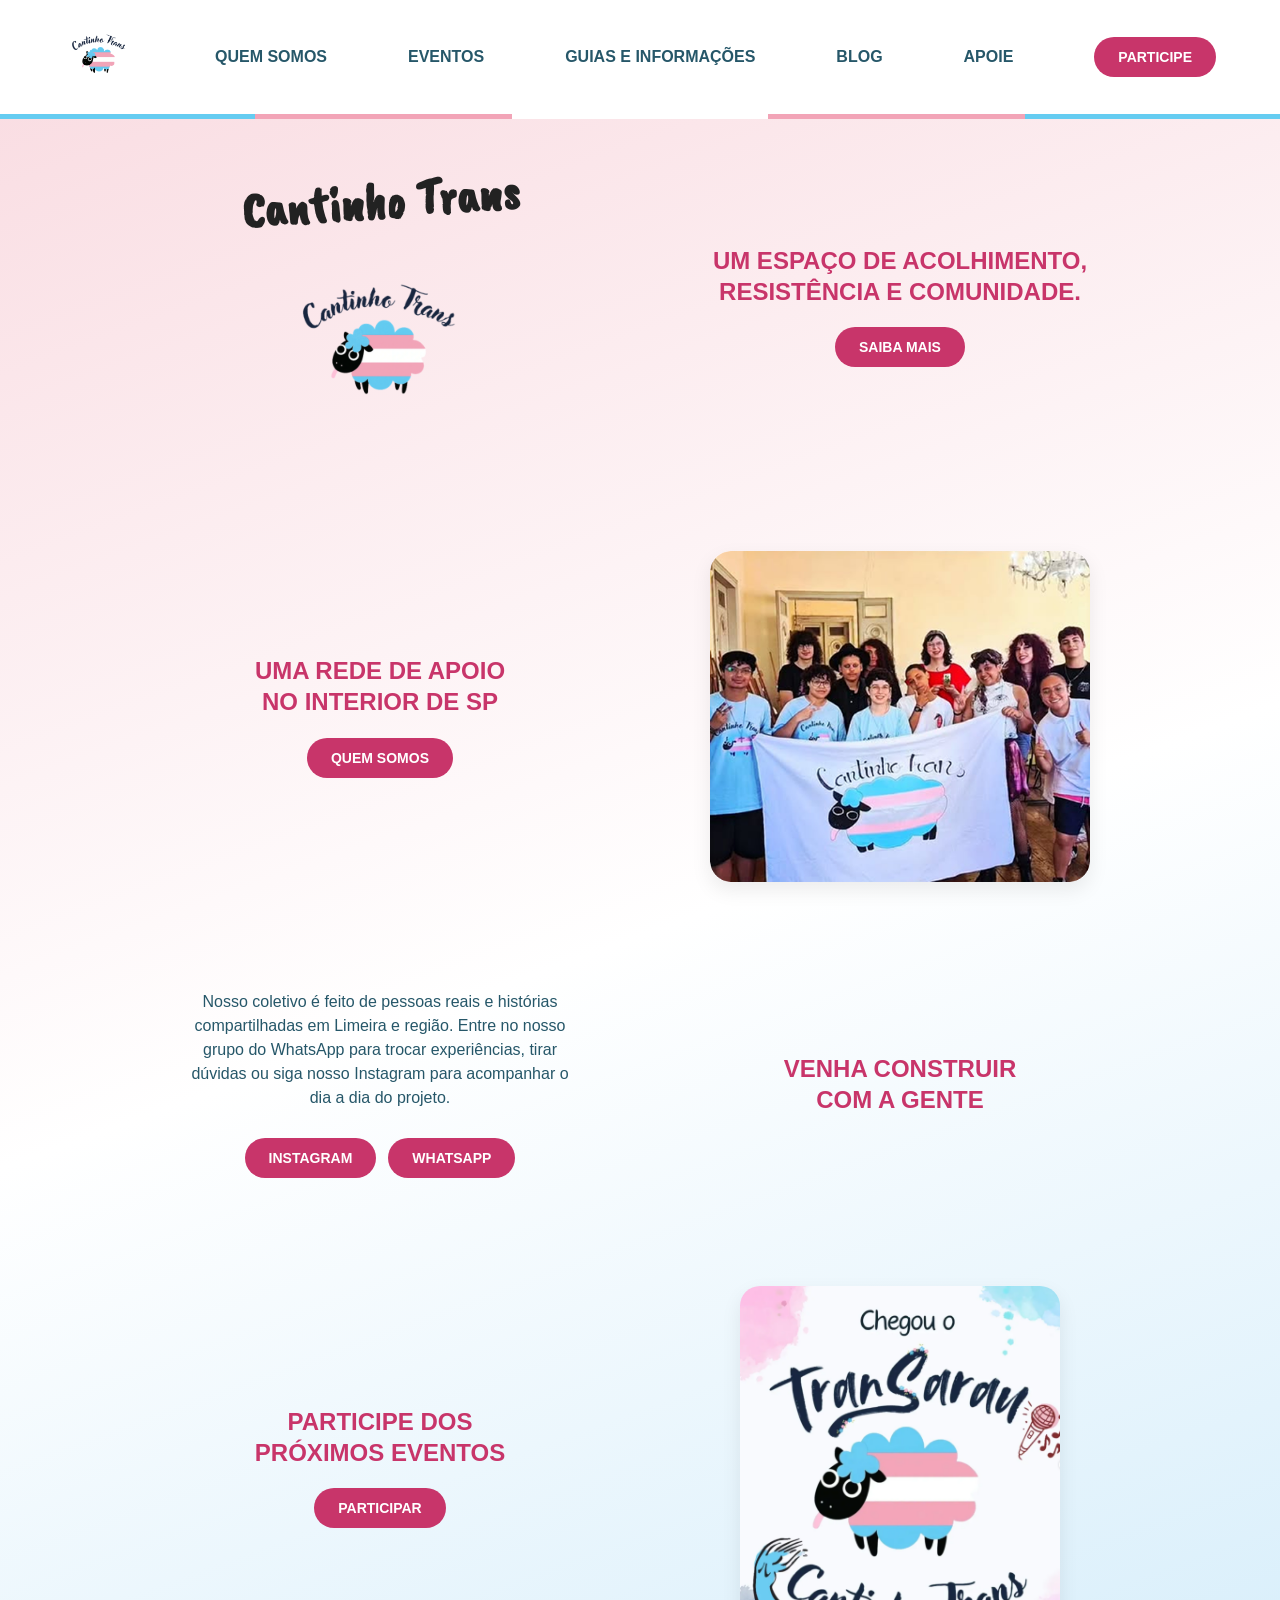
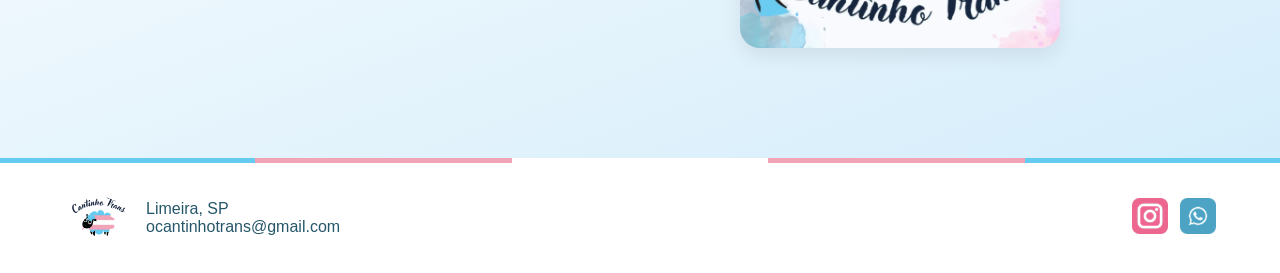
==== commit edb0227f: "Pagina de "quem somos" feita | Padronização e organizarção dos arquivos tbm" ====
--- a/index.html
+++ b/index.html
@@ -4,132 +4,88 @@
     <meta charset="UTF-8">
     <meta name="viewport" content="width=device-width, initial-scale=1.0">
     <title>Cantinho Trans - Acolhimento, Resistência e Comunidade</title>
-    <!-- Importando fontes do Google Fonts semelhantes às da imagem -->
+    <link rel="icon" href="imgs/logo.png">
     <link rel="preconnect" href="https://fonts.googleapis.com">
     <link rel="preconnect" href="https://fonts.gstatic.com" crossorigin>
-    <link href="https://fonts.googleapis.com/css2?family=Caveat+Brush&family=Montserrat:wght@400;500;700;800&display=swap" rel="stylesheet">
-    <!-- Ícones (FontAwesome) para o rodapé e botões -->
-    <link rel="stylesheet" href="https://cdnjs.cloudflare.com/ajax/libs/font-awesome/6.4.0/css/all.min.css">
+    <link rel="stylesheet" href="https://fonts.googleapis.com/css2?family=Caveat+Brush&display=swap">
     <link rel="stylesheet" href="css/style.css">
+    <link rel="stylesheet" href="css/index.css">
 </head>
 <body>
-
-    <!-- Barra escura no topo extremo -->
-    <div class="top-dark-bar" id="topo"></div>
-
-    <!-- Cabeçalho / Navegação -->
-    <header class="navbar">
-        <div class="container nav-container">
-            <a href="#topo" class="logo-box" aria-label="Início do Cantinho Trans">
-                <img src="imgs/logo.png" alt="Logo Cantinho Trans">
-            </a>
-
-            <!-- Botão de menu para telas mobile -->
-            <button class="mobile-menu-btn" aria-label="Menu de navegação" aria-expanded="false">
-                <i class="fa-solid fa-bars"></i>
-            </button>
-
-            <nav class="nav-links" id="nav-links">
-                <a href="#quem-somos">QUEM SOMOS</a>
-                <a href="#eventos">EVENTOS</a>
-                <a href="retificacao.html">GUIAS E INFORMAÇÕES</a>
-                <a href="#blog">BLOG</a>
-                <a href="#apoie">APOIE</a>
-                <a href="#participe" class="btn-rosa btn-nav">PARTICIPE</a>
+    <header>
+        <div class="cabecalho-conteudo">
+            <nav class="navegacao">
+                <a href="index.html">
+                    <img class="logo" src="imgs/logo.png" alt="ovelha com listras azul, rosa e branco">
+                </a>
+                <a href="quem-somos.html">quem somos</a>
+                <a href="eventos.html">eventos</a>
+                <a href="guias.html">guias e informações</a>
+                <a href="blog.html">blog</a>
+                <a href="apoie.html">apoie</a>
+                <a class="botao" href="participe.html">participe</a>
             </nav>
         </div>
-        <!-- Linha divisória com as cores da bandeira trans -->
-        <div class="trans-divider"></div>
     </header>
 
-    <!-- Conteúdo Principal com Gradiente -->
-    <main class="main-gradient">
-        
-        <!-- Seção 1: Hero -->
-        <section class="container split-section hero-section">
-            <div class="col-left logo-hero">
-                <h1 class="curved-title">Cantinho Trans</h1>
-                <img src="imgs/logo.png" alt="Ovelha Cantinho Trans" class="hero-sheep">
+    <main class="pagina-inicio">
+    <section class="bloco-dividido">
+        <div class="coluna-logo">
+            <h1 class="titulo-curvo">Cantinho Trans</h1>
+            <img class="ovelha" src="imgs/logo.png" alt="ovelha com listras azul, rosa e branco">
+        </div>
+        <div class="coluna-texto">
+            <h2>Um espaço de acolhimento,<br>resistência e comunidade.</h2>
+            <a class="botao" href="quem-somos.html">saiba mais</a>
+        </div>
+    </section>
+
+    <section class="bloco-dividido">
+        <div class="coluna-texto">
+            <h2>Uma rede de apoio<br>no interior de SP</h2>
+            <a class="botao" href="quem-somos.html">quem somos</a>
+        </div>
+        <img class="foto-secao" src="imgs/foto-coletivo.png" alt="Foto do coletivo Cantinho Trans">
+    </section>
+
+    <section class="bloco-dividido">
+        <div class="coluna-texto">
+            <p>
+                Nosso coletivo é feito de pessoas reais e histórias compartilhadas em Limeira e região.
+                Entre no nosso grupo do WhatsApp para trocar experiências, tirar dúvidas ou siga nosso
+                Instagram para acompanhar o dia a dia do projeto.
+            </p>
+            <div class="chamada-botoes">
+                <a class="botao" href="https://www.instagram.com/cantinhotrans/" target="_blank" rel="noopener noreferrer">instagram</a>
+                <a class="botao" href="https://chat.whatsapp.com/CuYcqcary4wD2QZe1XbQFm" target="_blank" rel="noopener noreferrer">whatsapp</a>
             </div>
-            <div class="col-right text-center">
-                <h2 class="titulo-destaque">UM ESPAÇO DE ACOLHIMENTO,<br>RESISTÊNCIA E COMUNIDADE.</h2>
-                <a href="#saiba-mais" class="btn-rosa">SAIBA MAIS</a>
-            </div>
-        </section>
+        </div>
+        <div class="coluna-texto">
+            <h2>Venha construir<br>com a gente</h2>
+        </div>
+    </section>
 
-        <!-- Seção 2: Rede de Apoio -->
-        <section id="quem-somos" class="container split-section">
-            <div class="col-left text-center">
-                <h2 class="titulo-destaque">UMA REDE DE APOIO<br>NO INTERIOR DE SP</h2>
-                <a href="#quem-somos-detalhes" class="btn-rosa">QUEM SOMOS</a>
-            </div>
-            <div class="col-right">
-                <img src="imgs/foto-coletivo.png" alt="Foto do Coletivo Cantinho Trans" class="card-image">
-            </div>
-        </section>
-
-        <!-- Seção 3: Comunidade e Redes -->
-        <section class="container split-section">
-            <div class="col-left text-center">
-                <p class="texto-corrido">
-                    Nosso coletivo é feito de pessoas reais e histórias compartilhadas em Limeira e região. 
-                    Entre no nosso grupo do WhatsApp para trocar experiências, tirar dúvidas ou siga nosso 
-                    Instagram para acompanhar o dia a dia do projeto.
-                </p>
-                <div class="btn-group">
-                    <a href="https://www.instagram.com/cantinhotrans/" target="_blank" rel="noopener noreferrer" class="btn-rosa">
-                        <i class="fa-brands fa-instagram"></i> INSTAGRAM
-                    </a>
-                    <a href="https://chat.whatsapp.com/CuYcqcary4wD2QZe1XbQFm?mode=gi_t&utm_source=ig&utm_medium=social&utm_content=link_in_bio&fbclid=PAZXh0bgNhZW0CMTEAcGRvZgJzcnRjBmFwcF9pZA85MzY2MTk3NDMzOTI0NTkAAacOjX7VcDt8Z_sxssZVdL1s0wTwXOiULzS03C44QOteIYPoT-UdqO2l7CtOdA_aem_ZmFrZWR1bW15MTZieXRlcw" target="_blank" rel="noopener noreferrer" class="btn-rosa">
-                        <i class="fa-brands fa-whatsapp"></i> WHATSAPP
-                    </a>
-                </div>
-            </div>
-            <div class="col-right text-center">
-                <h2 class="titulo-destaque">VENHA CONSTRUIR<br>COM A GENTE</h2>
-            </div>
-        </section>
-
-        <!-- Seção 4: Eventos -->
-        <section id="eventos" class="container split-section">
-            <div class="col-left text-center">
-                <h2 class="titulo-destaque">PARTICIPE DOS<br>PRÓXIMOS EVENTOS</h2>
-                <a href="#eventos-lista" class="btn-rosa">PARTICIPAR</a>
-            </div>
-            <div class="col-right">
-                <img src="imgs/banner.png" alt="Banner TranSarau" class="card-image square-card">
-            </div>
-        </section>
-
+    <section class="bloco-dividido">
+        <div class="coluna-texto">
+            <h2>Participe dos<br>próximos eventos</h2>
+            <a class="botao" href="eventos.html">participar</a>
+        </div>
+        <img class="foto-secao foto-quadrada" src="imgs/banner.png" alt="Banner do TranSarau">
+    </section>
     </main>
 
-    <!-- Linha divisória antes do rodapé -->
-    <div class="trans-divider"></div>
-
-    <!-- Rodapé -->
-    <footer class="footer">
-        <div class="container footer-container">
-            <div class="footer-left">
-                <img src="imgs/logo.png" alt="Logo Cantinho Trans" class="footer-logo">
-                <div class="footer-info">
-                    <p><i class="fa-solid fa-location-dot"></i> Limeira, SP</p>
-                    <p><i class="fa-regular fa-envelope"></i> ocantinhotrans@gmail.com</p>
-                </div>
-            </div>
-
-            <div class="footer-right">
-                <a href="https://chat.whatsapp.com/CuYcqcary4wD2QZe1XbQFm?mode=gi_t&utm_source=ig&utm_medium=social&utm_content=link_in_bio&fbclid=PAZXh0bgNhZW0CMTEAcGRvZgJzcnRjBmFwcF9pZA85MzY2MTk3NDMzOTI0NTkAAacOjX7VcDt8Z_sxssZVdL1s0wTwXOiULzS03C44QOteIYPoT-UdqO2l7CtOdA_aem_ZmFrZWR1bW15MTZieXRlcw" target="_blank" rel="noopener noreferrer" class="social-icon whatsapp" aria-label="WhatsApp">
-                    <i class="fa-brands fa-whatsapp"></i>
-                </a>
-                <a href="https://www.instagram.com/cantinhotrans/" target="_blank" rel="noopener noreferrer" class="social-icon instagram" aria-label="Instagram">
-                    <i class="fa-brands fa-instagram"></i>
-                </a>
+    <footer>
+        <div class="elemento-rodape">
+            <img class="logo" src="imgs/logo.png" alt="ovelha com listras azul, rosa e branco">
+            <div class="contato-rodape">
+                <p>Limeira, SP</p>
+                <p>ocantinhotrans@gmail.com</p>
             </div>
         </div>
+        <div class="elemento-rodape">
+            <a href="https://www.instagram.com/cantinhotrans/" target="_blank" rel="noopener noreferrer"><img class="social" src="imgs/instagram.png" alt="Instagram do Cantinho Trans"></a>
+            <a href="https://chat.whatsapp.com/CuYcqcary4wD2QZe1XbQFm" target="_blank" rel="noopener noreferrer"><img class="social" src="imgs/whatsapp.png" alt="WhatsApp do Cantinho Trans"></a>
+        </div>
     </footer>
-
-    <!-- Script JavaScript para controle dos links internos e menu -->
-    <script src="js/script.js"></script>
-
 </body>
 </html>
--- a/css/style.css
+++ b/css/style.css
@@ -595,614 +595,261 @@
         justify-content: center;
     }
 }
-/* =======================================================
-   ESTILOS GERAIS DA PÁGINA INICIAL E RETIFICAÇÃO
-   ======================================================= */
-
-:root {
-    --azul-trans: #5BCEFA;
-    --rosa-trans: #F5A9B8;
-    --rosa-destaque: #C84B78;
-    --rosa-hover: #a83860;
-    --texto-escuro: #2C3E50;
-    --cinza-topo: #2B2626;
-}
-
-.top-dark-bar {
-    height: 28px;
-    background-color: var(--cinza-topo);
+
+/* ==========================================================
+   PÁGINA: QUEM SOMOS (quem-somos.html)
+   ========================================================== */
+
+.botao-pequeno {
+    padding: 6px 16px;
+    font-size: 11px;
+    text-decoration: none;
+}
+
+.botao-pequeno:hover {
+    color: var(--branco-fundo);
+}
+
+.pagina-quem-somos {
+    width: min(1000px, 90%);
+    margin: 0 auto;
+    padding-top: 40px;
+    text-align: left;
+}
+
+.pagina-quem-somos section {
+    align-items: stretch;
+}
+
+/* ---------- Abertura ---------- */
+.pagina-quem-somos .abertura {
+    align-items: center;
+    text-align: center;
+    gap: 10px;
+    margin-bottom: 40px;
+}
+
+.pagina-quem-somos .abertura h1 {
+    margin: 0;
+    font-size: 2.6rem;
+    letter-spacing: 2px;
+}
+
+.pagina-quem-somos .abertura .subtitulo {
+    margin: 0;
+    max-width: none;
+    font-size: 1.1rem;
+}
+
+.atalhos {
+    display: flex;
+    flex-wrap: wrap;
+    justify-content: center;
+    gap: 12px;
+    margin-top: 8px;
+}
+
+/* ---------- Blocos ---------- */
+.pagina-quem-somos .bloco {
+    gap: 16px;
+    scroll-margin-top: 20px;
+}
+
+.titulo-bloco {
+    margin: 0;
+    font-size: 1.8rem;
+}
+
+.texto-bloco {
+    margin: 0;
+    line-height: 1.5;
+    max-width: 760px;
+}
+
+/* ---------- Como funciona ---------- */
+.colunas-funciona {
+    display: grid;
+    grid-template-columns: repeat(3, 1fr);
+    gap: 24px;
+    margin-top: 8px;
+}
+
+.item-funciona {
+    border-top: 4px solid var(--rosa-escuro);
+    padding-top: 10px;
+}
+
+.item-funciona:nth-child(2) {
+    border-top-color: var(--azul-claro);
+}
+
+.item-funciona h3 {
+    margin: 0 0 6px;
+    font-size: 1rem;
+    text-transform: none;
+    color: var(--azul-escuro);
+}
+
+.item-funciona p {
+    margin: 0;
+    font-size: 0.9rem;
+    line-height: 1.4;
+}
+
+/* ---------- Nossa história ---------- */
+.historia {
+    display: grid;
+    grid-template-columns: 1.3fr 1fr;
+    gap: 40px;
+    align-items: center;
+}
+
+.linha-do-tempo {
+    list-style: none;
+    margin: 0;
+    padding: 0;
+    display: flex;
+    flex-direction: column;
+    gap: 14px;
+}
+
+.linha-do-tempo li {
+    border-left: 3px solid var(--rosa-claro);
+    padding-left: 14px;
+}
+
+.linha-do-tempo h3 {
+    margin: 0 0 2px;
+    font-size: 0.95rem;
+    text-transform: none;
+}
+
+.linha-do-tempo p {
+    margin: 0;
+    font-size: 0.9rem;
+    line-height: 1.4;
+}
+
+.foto-historia {
     width: 100%;
-}
-
-.navbar {
-    background-color: #ffffff;
-    position: sticky;
-    top: 0;
-    z-index: 1000;
-    box-shadow: 0 2px 8px rgba(0, 0, 0, 0.04);
-}
-
-.nav-container {
-    display: flex;
-    justify-content: space-between;
-    align-items: center;
-    height: 80px;
-    position: relative;
-}
-
-.logo-box {
-    border: 4px solid var(--azul-trans);
-    background: #fff;
-    padding: 5px;
-    width: 85px;
-    height: 85px;
-    display: flex;
-    align-items: center;
-    justify-content: center;
-    position: relative;
-    z-index: 10;
-    margin-top: 10px;
-    cursor: pointer;
-    transition: transform 0.2s, box-shadow 0.2s;
-}
-
-.logo-box:hover {
-    transform: scale(1.03);
-    box-shadow: 0 4px 12px rgba(91, 206, 250, 0.3);
-}
-
-.logo-box:active {
-    transform: scale(0.98);
-}
-
-.logo-box img {
-    max-width: 100%;
     height: auto;
-}
-
-.mobile-menu-btn {
-    display: none;
-    background: transparent;
-    border: none;
-    font-size: 1.6rem;
-    color: var(--rosa-destaque);
-    cursor: pointer;
-    padding: 8px 12px;
-    border-radius: 8px;
-    transition: background-color 0.2s, transform 0.1s;
-}
-
-.mobile-menu-btn:hover {
-    background-color: rgba(245, 169, 184, 0.15);
-}
-
-.mobile-menu-btn:active {
-    transform: scale(0.92);
-}
-
-.nav-links {
-    display: flex;
-    align-items: center;
-    gap: 25px;
-}
-
-.nav-links a:not(.btn-rosa) {
+    border-radius: 12px;
+    border: 4px solid var(--branco-fundo);
+}
+
+/* ---------- Gestão atual ---------- */
+.gestao {
+    display: grid;
+    grid-template-columns: repeat(5, 1fr);
+    gap: 16px;
+    margin-top: 8px;
+}
+
+.membro {
+    margin: 0;
+    display: flex;
+    flex-direction: column;
+    align-items: center;
+    gap: 8px;
+}
+
+.foto-membro {
+    width: 100%;
+    aspect-ratio: 1;
+    border-radius: 12px;
+    object-fit: cover;
+}
+
+.foto-membro.rosa { background: var(--rosa-escuro); }
+.foto-membro.azul { background: var(--azul-claro); }
+
+.membro figcaption {
+    font-size: 0.85rem;
+    font-weight: bold;
+    text-align: center;
+    color: var(--rosa-escuro);
+}
+
+/* ---------- Responsivo ---------- */
+@media (max-width: 800px) {
+    .colunas-funciona,
+    .historia {
+        grid-template-columns: 1fr;
+    }
+
+    .gestao {
+        grid-template-columns: repeat(2, 1fr);
+    }
+}
+
+
+/* ==========================================================
+   COMPONENTES COMPARTILHADOS (todas as páginas)
+   ========================================================== */
+
+/* Botão do menu e botões em geral: texto sempre branco */
+.botao {
+    display: inline-block;
     text-decoration: none;
-    color: #333;
-    font-size: 0.75rem;
-    font-weight: 600;
-    letter-spacing: 0.5px;
-    transition: color 0.2s, transform 0.1s;
-    cursor: pointer;
-    padding: 6px 0;
-}
-
-.nav-links a:not(.btn-rosa):hover,
-.nav-links a.active-link {
-    color: var(--rosa-destaque);
-    transform: translateY(-1px);
-}
-
-.nav-links a:not(.btn-rosa):active {
-    transform: translateY(1px);
-}
-
-.trans-divider {
-    height: 6px;
-    width: 100%;
-    background: linear-gradient(
-        to right,
-        var(--azul-trans) 0%,
-        var(--azul-trans) 20%,
-        var(--rosa-trans) 20%,
-        var(--rosa-trans) 40%,
-        #ffffff 40%,
-        #ffffff 60%,
-        var(--rosa-trans) 60%,
-        var(--rosa-trans) 80%,
-        var(--azul-trans) 80%,
-        var(--azul-trans) 100%
-    );
-}
-
-.main-gradient {
-    background: linear-gradient(
-        180deg,
-        rgba(245, 169, 184, 0.35) 0%,
-        rgba(255, 255, 255, 1) 25%,
-        rgba(255, 255, 255, 1) 70%,
-        rgba(91, 206, 250, 0.35) 100%
-    );
-    padding: 40px 0 80px 0;
-}
-
-.split-section {
+}
+
+.botao:hover,
+.navegacao a.botao,
+.navegacao a.botao:hover {
+    color: var(--branco-fundo);
+}
+
+/* Ícones de redes sociais do rodapé */
+.social {
+    width: 36px;
+    height: 36px;
+}
+
+/* Caminho de navegação (Início > Guias > página) */
+.breadcrumb {
+    color: var(--azul-escuro);
+}
+
+/* Páginas simples: guias, blog, apoie, participe */
+.pagina-simples {
+    width: min(1000px, 90%);
+    margin: 0 auto;
+    padding-top: 40px;
+    text-align: left;
+}
+
+.pagina-simples .intro h1 {
+    margin: 0 0 8px;
+}
+
+.grade-guias {
     display: grid;
-    grid-template-columns: 1fr 1fr;
-    align-items: center;
-    gap: 40px;
-    padding: 45px 20px;
-}
-
-.text-center {
-    text-align: center;
+    grid-template-columns: repeat(3, 1fr);
+    gap: 24px;
+}
+
+@media (max-width: 800px) {
+    .grade-guias {
+        grid-template-columns: 1fr;
+    }
+}
+
+/* Rodapé sempre no fim da tela, mesmo em páginas curtas */
+body {
     display: flex;
     flex-direction: column;
-    align-items: center;
-}
-
-.titulo-destaque {
-    color: var(--rosa-destaque);
-    font-size: 1.5rem;
-    font-weight: 800;
-    line-height: 1.3;
-    margin-bottom: 20px;
-    text-transform: uppercase;
-}
-
-.texto-corrido {
-    font-size: 0.95rem;
-    font-weight: 500;
-    color: #2c3e50;
-    max-width: 400px;
-    margin-bottom: 25px;
-}
-
-.btn-rosa {
-    background-color: var(--rosa-destaque);
-    color: #ffffff;
-    text-decoration: none;
-    padding: 10px 32px;
-    border-radius: 50px;
-    font-size: 0.75rem;
-    font-weight: 700;
-    letter-spacing: 1px;
-    display: inline-flex;
-    align-items: center;
-    justify-content: center;
-    gap: 8px;
-    cursor: pointer;
-    user-select: none;
-    border: none;
-    outline: none;
-    transition: background-color 0.2s, transform 0.15s, box-shadow 0.2s;
-    box-shadow: 0 3px 6px rgba(0, 0, 0, 0.12);
-}
-
-.btn-rosa:hover {
-    background-color: var(--rosa-hover);
-    transform: translateY(-2px);
-    box-shadow: 0 5px 12px rgba(200, 75, 120, 0.3);
-}
-
-.btn-rosa:active {
-    transform: scale(0.96) translateY(1px);
-    box-shadow: 0 2px 4px rgba(0, 0, 0, 0.15);
-}
-
-.btn-nav {
-    padding: 8px 20px;
-}
-
-.btn-group {
-    display: flex;
-    gap: 15px;
-    justify-content: center;
-    flex-wrap: wrap;
-}
-
-.logo-hero {
-    display: flex;
-    flex-direction: column;
-    align-items: center;
-}
-
-.curved-title {
-    font-family: 'Caveat Brush', cursive;
-    font-size: 3.2rem;
-    color: #222;
-    margin-bottom: -10px;
-    transform: rotate(-4deg);
-}
-
-.hero-sheep {
-    width: 200px;
-    height: auto;
-}
-
-.card-image {
-    width: 100%;
-    max-width: 380px;
-    border-radius: 20px;
-    box-shadow: 0 8px 20px rgba(0, 0, 0, 0.08);
-    display: block;
-    margin: 0 auto;
-    object-fit: cover;
-}
-
-.square-card {
-    max-width: 320px;
-}
-
-.footer {
-    background-color: #ffffff;
-    padding: 30px 0;
-}
-
-.footer-container {
-    display: flex;
-    justify-content: space-between;
-    align-items: center;
-}
-
-.footer-left {
-    display: flex;
-    align-items: center;
-    gap: 20px;
-}
-
-.footer-logo {
-    width: 75px;
-    height: auto;
-}
-
-.footer-info p {
-    font-size: 0.8rem;
-    color: #333;
-    margin-bottom: 4px;
-    display: flex;
-    align-items: center;
-    gap: 8px;
-}
-
-.footer-right {
-    display: flex;
-    gap: 12px;
-}
-
-.social-icon {
-    width: 38px;
-    height: 38px;
-    border-radius: 8px;
-    display: flex;
-    align-items: center;
-    justify-content: center;
-    color: #ffffff;
-    text-decoration: none;
-    font-size: 1.25rem;
-    cursor: pointer;
-    user-select: none;
-    transition: transform 0.2s, opacity 0.2s, box-shadow 0.2s;
-    box-shadow: 0 2px 5px rgba(0, 0, 0, 0.1);
-}
-
-.social-icon:hover {
-    opacity: 0.92;
-    transform: translateY(-2px);
-    box-shadow: 0 4px 10px rgba(0, 0, 0, 0.18);
-}
-
-.social-icon:active {
-    transform: scale(0.92);
-}
-
-.social-icon.whatsapp {
-    background-color: var(--azul-trans);
-}
-
-.social-icon.instagram {
-    background-color: var(--rosa-trans);
-}
-
-/* =========================================
-   ESTILOS DA PÁGINA INTERNA: RETIFICAÇÃO
-   ========================================= */
-
-.nav-socials {
-    display: flex;
-    gap: 8px;
-    margin-left: 10px;
-}
-
-.mini-icon {
-    width: 28px;
-    height: 28px;
-    font-size: 0.95rem;
-}
-
-.active-link {
-    color: var(--rosa-destaque) !important;
-    font-weight: 700 !important;
-}
-
-.content-wrapper {
-    max-width: 820px;
-    margin: 0 auto;
-}
-
-.page-retificacao .breadcrumb {
-    font-size: 0.85rem;
-    font-weight: 700;
-    color: var(--rosa-destaque);
-    margin-bottom: 20px;
-    margin-left: 0;
-    margin-top: 0;
-}
-
-.page-retificacao .breadcrumb a {
-    color: var(--rosa-destaque);
-    text-decoration: none;
-}
-
-.page-retificacao .breadcrumb a:hover {
+}
+
+main {
+    flex: 1 0 auto;
+}
+
+/* Links do caminho de navegação */
+.breadcrumb a {
+    color: var(--rosa-escuro);
+    font-weight: bold;
+}
+
+.breadcrumb a:hover {
     text-decoration: underline;
 }
-
-.page-header {
-    text-align: center;
-    margin-bottom: 45px;
-}
-
-.titulo-pagina {
-    color: var(--rosa-destaque);
-    font-size: 2.8rem;
-    font-weight: 800;
-    letter-spacing: 1px;
-    margin-bottom: 25px;
-    text-transform: uppercase;
-}
-
-.intro-text {
-    text-align: left;
-    font-size: 0.95rem;
-    color: #2c3e50;
-    display: flex;
-    flex-direction: column;
-    gap: 16px;
-}
-
-.subtitulo-destaque {
-    text-align: center;
-    color: var(--rosa-destaque);
-    font-size: 1.25rem;
-    font-weight: 700;
-    margin-bottom: 35px;
-}
-
-.subtitulo-central {
-    text-align: center;
-    color: var(--rosa-destaque);
-    font-size: 1.25rem;
-    font-weight: 700;
-    line-height: 1.5;
-    margin-bottom: 40px;
-}
-
-.badge-rosa {
-    background-color: var(--rosa-destaque);
-    color: #ffffff;
-    padding: 3px 14px;
-    border-radius: 6px;
-    display: inline-block;
-}
-
-.cards-grid {
-    display: grid;
-    grid-template-columns: 1fr 1fr;
-    gap: 40px;
-    margin-bottom: 65px;
-}
-
-.via-card {
-    background-color: #ffffff;
-    border-radius: 12px;
-    padding: 35px 28px;
-    box-shadow: 0 6px 20px rgba(0, 0, 0, 0.04);
-    text-align: center;
-    position: relative;
-}
-
-.card-rosa {
-    border-top: 5px solid var(--rosa-destaque);
-    border-bottom: 5px solid var(--rosa-destaque);
-}
-
-.card-azul {
-    border-top: 5px solid var(--azul-trans);
-    border-bottom: 5px solid var(--azul-trans);
-}
-
-.card-icon {
-    font-size: 2.4rem;
-    color: #2c3e50;
-    margin-bottom: 15px;
-}
-
-.via-card h3 {
-    font-size: 1rem;
-    font-weight: 700;
-    color: #2c3e50;
-    margin-bottom: 20px;
-    line-height: 1.4;
-}
-
-.via-card p {
-    text-align: left;
-    font-size: 0.9rem;
-    color: #333;
-    margin-bottom: 14px;
-    line-height: 1.55;
-}
-
-.documentos-section {
-    margin-bottom: 60px;
-}
-
-.docs-columns {
-    display: grid;
-    grid-template-columns: 1.1fr 0.9fr;
-    gap: 50px;
-    margin-bottom: 40px;
-}
-
-.doc-title-rosa {
-    font-size: 1rem;
-    font-weight: 700;
-    color: #2c3e50;
-    padding-bottom: 8px;
-    margin-bottom: 16px;
-    border-bottom: 3px solid var(--rosa-destaque);
-    display: inline-block;
-    min-width: 240px;
-}
-
-.doc-title-azul {
-    font-size: 1rem;
-    font-weight: 700;
-    color: #2c3e50;
-    padding-bottom: 8px;
-    margin-bottom: 16px;
-    border-bottom: 3px solid var(--azul-trans);
-    display: inline-block;
-    min-width: 260px;
-}
-
-.doc-list {
-    padding-left: 20px;
-    font-size: 0.9rem;
-    color: #2c3e50;
-}
-
-.doc-list li {
-    margin-bottom: 8px;
-    line-height: 1.45;
-}
-
-.doc-p {
-    font-size: 0.9rem;
-    color: #2c3e50;
-    margin-bottom: 14px;
-    line-height: 1.5;
-}
-
-.fontes-box {
-    font-size: 0.72rem;
-    color: #444;
-    margin-top: 40px;
-}
-
-.fontes-box p {
-    margin-bottom: 4px;
-}
-
-.fontes-box ul {
-    padding-left: 16px;
-}
-
-.fontes-box li {
-    margin-bottom: 2px;
-}
-
-/* Container específico para a estrutura do Cantinho */
-.navbar .nav-container,
-.main-gradient .content-wrapper,
-.footer .footer-container,
-.main-gradient .split-section {
-    max-width: 1000px;
-    margin: 0 auto;
-    padding-left: 20px;
-    padding-right: 20px;
-}
-
-/* Responsividade Mobile para Cantinho e Retificação */
-@media (max-width: 768px) {
-    .mobile-menu-btn {
-        display: flex;
-    }
-
-    .nav-links {
-        display: none;
-        position: absolute;
-        top: 80px;
-        left: 0;
-        width: 100%;
-        background-color: #ffffff;
-        flex-direction: column;
-        align-items: center;
-        padding: 25px 20px;
-        gap: 18px;
-        box-shadow: 0 10px 20px rgba(0, 0, 0, 0.1);
-        border-top: 1px solid #f0f0f0;
-        z-index: 999;
-    }
-
-    .nav-links.active {
-        display: flex;
-        animation: slideDown 0.25s ease-out;
-    }
-
-    .nav-links a {
-        font-size: 0.9rem !important;
-        padding: 8px 0;
-    }
-
-    .nav-links .btn-nav {
-        width: 100%;
-        max-width: 260px;
-        text-align: center;
-        padding: 12px 20px;
-        margin-top: 6px;
-    }
-
-    .split-section {
-        grid-template-columns: 1fr;
-        text-align: center;
-        gap: 25px;
-        padding: 30px 20px;
-    }
-
-    .split-section:nth-child(3) .col-right {
-        order: -1;
-    }
-
-    .footer-container {
-        flex-direction: column;
-        gap: 20px;
-        text-align: center;
-    }
-
-    .footer-left {
-        flex-direction: column;
-        gap: 12px;
-    }
-
-    .titulo-pagina {
-        font-size: 2rem;
-    }
-
-    .cards-grid,
-    .docs-columns {
-        grid-template-columns: 1fr;
-        gap: 25px;
-    }
-}
--- a/css/index.css
+++ b/css/index.css
@@ -0,0 +1,76 @@
+/* ==========================================================
+   PÁGINA: INÍCIO (index.html)
+   ========================================================== */
+
+.pagina-inicio {
+    width: min(1000px, 90%);
+    margin: 0 auto;
+    padding-top: 20px;
+}
+
+/* Blocos de duas colunas (texto de um lado, imagem do outro) */
+.pagina-inicio .bloco-dividido {
+    display: grid;
+    grid-template-columns: 1fr 1fr;
+    align-items: center;
+    gap: 40px;
+    padding: 30px 0;
+}
+
+.pagina-inicio h2 {
+    margin: 0;
+    font-size: 1.5rem;
+    font-weight: 800;
+    line-height: 1.3;
+}
+
+.pagina-inicio p {
+    max-width: 400px;
+    margin: 0;
+    line-height: 1.5;
+}
+
+.coluna-texto,
+.coluna-logo {
+    display: flex;
+    flex-direction: column;
+    align-items: center;
+    gap: 20px;
+    text-align: center;
+}
+
+/* Logo com título inclinado */
+.titulo-curvo {
+    margin: 0 0 -10px;
+    font-family: 'Caveat Brush', cursive;
+    font-size: 3.2rem;
+    color: #222;
+    text-transform: none;
+    transform: rotate(-4deg);
+}
+
+.ovelha {
+    width: 200px;
+    height: auto;
+}
+
+/* Imagens das seções */
+.foto-secao {
+    width: 100%;
+    max-width: 380px;
+    margin: 0 auto;
+    display: block;
+    border-radius: 20px;
+    box-shadow: 0 8px 20px rgba(0, 0, 0, 0.08);
+    object-fit: cover;
+}
+
+.foto-quadrada {
+    max-width: 320px;
+}
+
+@media (max-width: 800px) {
+    .pagina-inicio .bloco-dividido {
+        grid-template-columns: 1fr;
+    }
+}
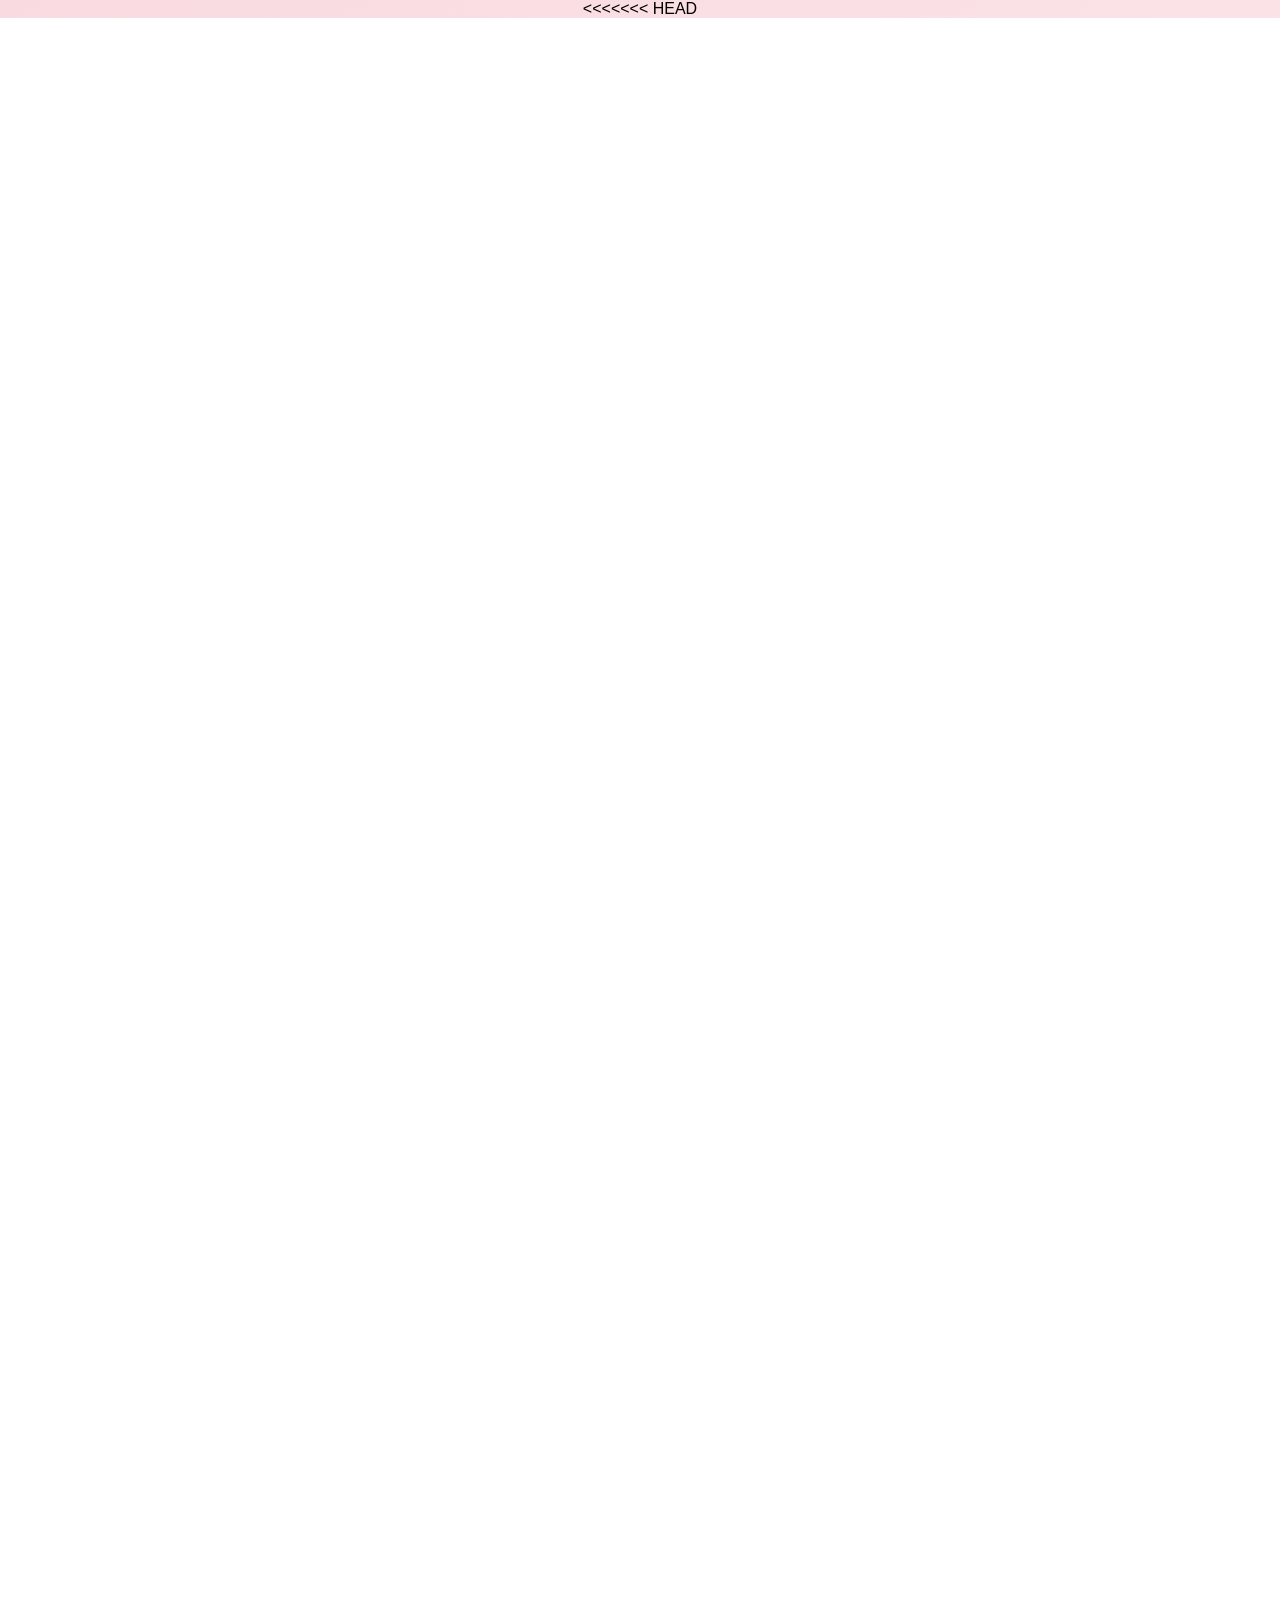
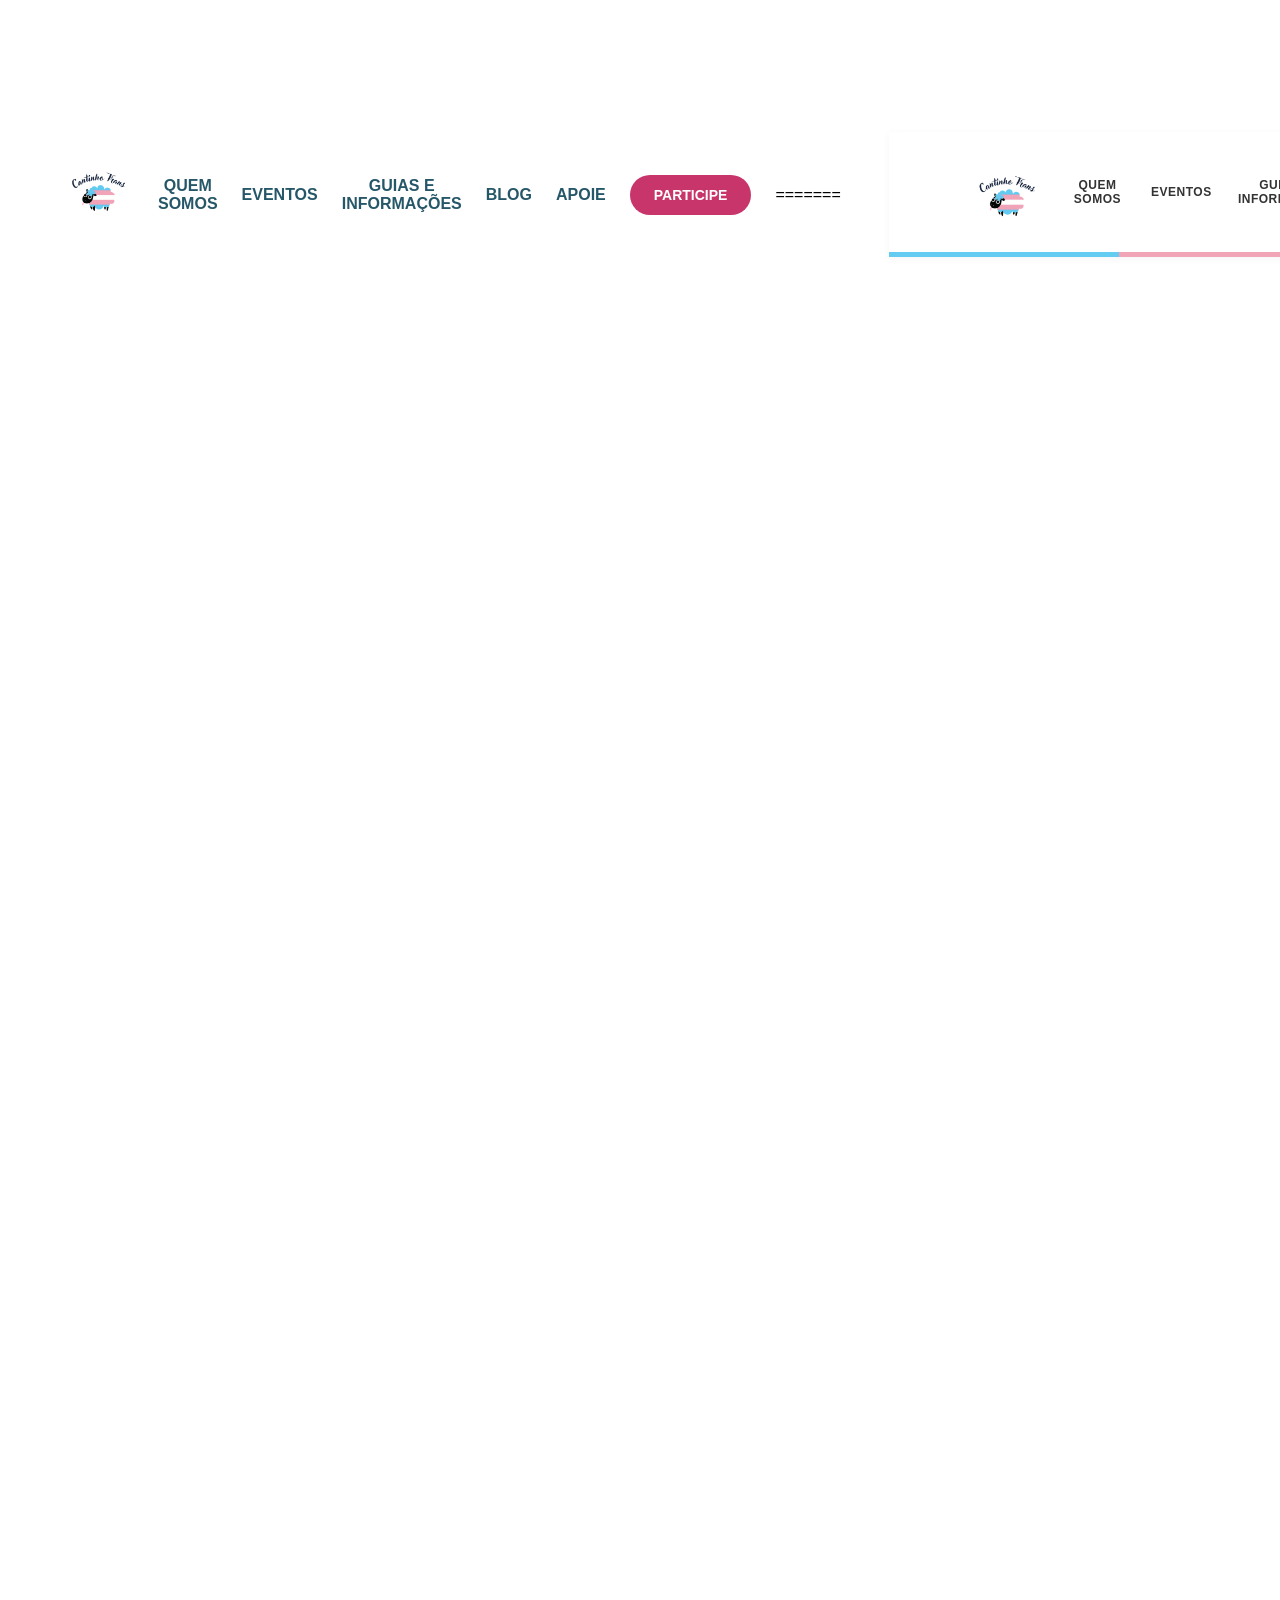
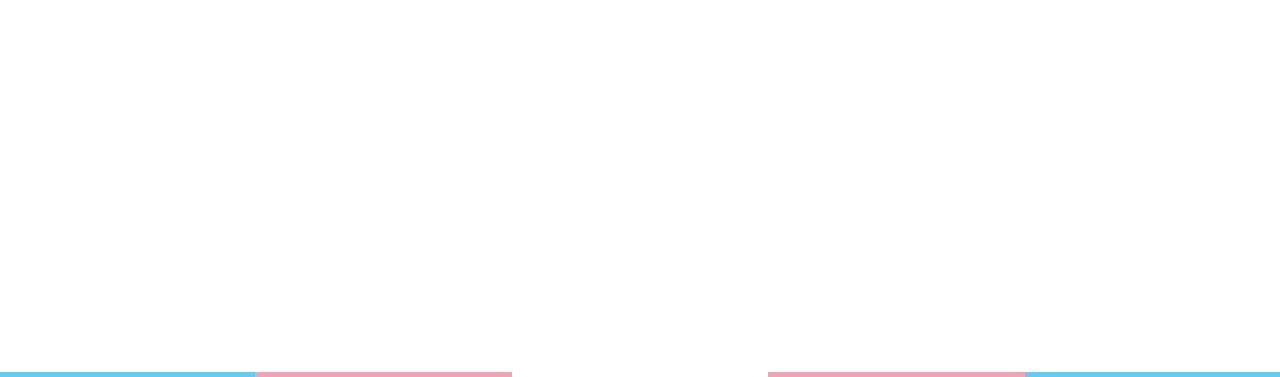
==== commit 8a0366bd: "mesclagem" ====
--- a/index.html
+++ b/index.html
@@ -7,6 +7,7 @@
     <link rel="icon" href="imgs/logo.png">
     <link rel="preconnect" href="https://fonts.googleapis.com">
     <link rel="preconnect" href="https://fonts.gstatic.com" crossorigin>
+<<<<<<< HEAD
     <link rel="stylesheet" href="https://fonts.googleapis.com/css2?family=Caveat+Brush&display=swap">
     <link rel="stylesheet" href="css/style.css">
     <link rel="stylesheet" href="css/index.css">
@@ -24,10 +25,42 @@
                 <a href="blog.html">blog</a>
                 <a href="apoie.html">apoie</a>
                 <a class="botao" href="participe.html">participe</a>
+=======
+    <link href="https://fonts.googleapis.com/css2?family=Caveat+Brush&family=Montserrat:wght@400;500;700;800&display=swap" rel="stylesheet">
+    <!-- Ícones (FontAwesome) para o rodapé e botões -->
+    <link rel="stylesheet" href="https://cdnjs.cloudflare.com/ajax/libs/font-awesome/6.4.0/css/all.min.css">
+    <link rel="stylesheet" href="css/style.css">
+</head>
+<body>
+
+    <!-- Barra escura no topo extremo -->
+    <div class="top-dark-bar" id="topo"></div>
+
+    <!-- Cabeçalho / Navegação -->
+    <header class="navbar">
+        <div class="container nav-container">
+            <a href="#topo" class="logo-box" aria-label="Início do Cantinho Trans">
+                <img src="imgs/logo.png" alt="Logo Cantinho Trans">
+            </a>
+
+            <!-- Botão de menu para telas mobile -->
+            <button class="mobile-menu-btn" aria-label="Menu de navegação" aria-expanded="false">
+                <i class="fa-solid fa-bars"></i>
+            </button>
+
+            <nav class="nav-links" id="nav-links">
+                <a href="#quem-somos">QUEM SOMOS</a>
+                <a href="#eventos">EVENTOS</a>
+                <a href="retificacao.html">GUIAS E INFORMAÇÕES</a>
+                <a href="#blog">BLOG</a>
+                <a href="#apoie">APOIE</a>
+                <a href="#participe" class="btn-rosa btn-nav">PARTICIPE</a>
+>>>>>>> efd399d3e2e4979cb2fd95bcab90731efb2d4c93
             </nav>
         </div>
     </header>
 
+<<<<<<< HEAD
     <main class="pagina-inicio">
     <section class="bloco-dividido">
         <div class="coluna-logo">
@@ -58,6 +91,90 @@
             <div class="chamada-botoes">
                 <a class="botao" href="https://www.instagram.com/cantinhotrans/" target="_blank" rel="noopener noreferrer">instagram</a>
                 <a class="botao" href="https://chat.whatsapp.com/CuYcqcary4wD2QZe1XbQFm" target="_blank" rel="noopener noreferrer">whatsapp</a>
+=======
+    <!-- Conteúdo Principal com Gradiente -->
+    <main class="main-gradient">
+        
+        <!-- Seção 1: Hero -->
+        <section class="container split-section hero-section">
+            <div class="col-left logo-hero">
+                <h1 class="curved-title">Cantinho Trans</h1>
+                <img src="imgs/logo.png" alt="Ovelha Cantinho Trans" class="hero-sheep">
+            </div>
+            <div class="col-right text-center">
+                <h2 class="titulo-destaque">UM ESPAÇO DE ACOLHIMENTO,<br>RESISTÊNCIA E COMUNIDADE.</h2>
+                <a href="#saiba-mais" class="btn-rosa">SAIBA MAIS</a>
+            </div>
+        </section>
+
+        <!-- Seção 2: Rede de Apoio -->
+        <section id="quem-somos" class="container split-section">
+            <div class="col-left text-center">
+                <h2 class="titulo-destaque">UMA REDE DE APOIO<br>NO INTERIOR DE SP</h2>
+                <a href="#quem-somos-detalhes" class="btn-rosa">QUEM SOMOS</a>
+            </div>
+            <div class="col-right">
+                <img src="imgs/foto-coletivo.png" alt="Foto do Coletivo Cantinho Trans" class="card-image">
+            </div>
+        </section>
+
+        <!-- Seção 3: Comunidade e Redes -->
+        <section class="container split-section">
+            <div class="col-left text-center">
+                <p class="texto-corrido">
+                    Nosso coletivo é feito de pessoas reais e histórias compartilhadas em Limeira e região. 
+                    Entre no nosso grupo do WhatsApp para trocar experiências, tirar dúvidas ou siga nosso 
+                    Instagram para acompanhar o dia a dia do projeto.
+                </p>
+                <div class="btn-group">
+                    <a href="https://www.instagram.com/cantinhotrans/" target="_blank" rel="noopener noreferrer" class="btn-rosa">
+                        <i class="fa-brands fa-instagram"></i> INSTAGRAM
+                    </a>
+                    <a href="https://chat.whatsapp.com/CuYcqcary4wD2QZe1XbQFm?mode=gi_t&utm_source=ig&utm_medium=social&utm_content=link_in_bio&fbclid=PAZXh0bgNhZW0CMTEAcGRvZgJzcnRjBmFwcF9pZA85MzY2MTk3NDMzOTI0NTkAAacOjX7VcDt8Z_sxssZVdL1s0wTwXOiULzS03C44QOteIYPoT-UdqO2l7CtOdA_aem_ZmFrZWR1bW15MTZieXRlcw" target="_blank" rel="noopener noreferrer" class="btn-rosa">
+                        <i class="fa-brands fa-whatsapp"></i> WHATSAPP
+                    </a>
+                </div>
+            </div>
+            <div class="col-right text-center">
+                <h2 class="titulo-destaque">VENHA CONSTRUIR<br>COM A GENTE</h2>
+            </div>
+        </section>
+
+        <!-- Seção 4: Eventos -->
+        <section id="eventos" class="container split-section">
+            <div class="col-left text-center">
+                <h2 class="titulo-destaque">PARTICIPE DOS<br>PRÓXIMOS EVENTOS</h2>
+                <a href="#eventos-lista" class="btn-rosa">PARTICIPAR</a>
+            </div>
+            <div class="col-right">
+                <img src="imgs/banner.png" alt="Banner TranSarau" class="card-image square-card">
+            </div>
+        </section>
+
+    </main>
+
+    <!-- Linha divisória antes do rodapé -->
+    <div class="trans-divider"></div>
+
+    <!-- Rodapé -->
+    <footer class="footer">
+        <div class="container footer-container">
+            <div class="footer-left">
+                <img src="imgs/logo.png" alt="Logo Cantinho Trans" class="footer-logo">
+                <div class="footer-info">
+                    <p><i class="fa-solid fa-location-dot"></i> Limeira, SP</p>
+                    <p><i class="fa-regular fa-envelope"></i> ocantinhotrans@gmail.com</p>
+                </div>
+            </div>
+
+            <div class="footer-right">
+                <a href="https://chat.whatsapp.com/CuYcqcary4wD2QZe1XbQFm?mode=gi_t&utm_source=ig&utm_medium=social&utm_content=link_in_bio&fbclid=PAZXh0bgNhZW0CMTEAcGRvZgJzcnRjBmFwcF9pZA85MzY2MTk3NDMzOTI0NTkAAacOjX7VcDt8Z_sxssZVdL1s0wTwXOiULzS03C44QOteIYPoT-UdqO2l7CtOdA_aem_ZmFrZWR1bW15MTZieXRlcw" target="_blank" rel="noopener noreferrer" class="social-icon whatsapp" aria-label="WhatsApp">
+                    <i class="fa-brands fa-whatsapp"></i>
+                </a>
+                <a href="https://www.instagram.com/cantinhotrans/" target="_blank" rel="noopener noreferrer" class="social-icon instagram" aria-label="Instagram">
+                    <i class="fa-brands fa-instagram"></i>
+                </a>
+>>>>>>> efd399d3e2e4979cb2fd95bcab90731efb2d4c93
             </div>
         </div>
         <div class="coluna-texto">
@@ -87,5 +204,12 @@
             <a href="https://chat.whatsapp.com/CuYcqcary4wD2QZe1XbQFm" target="_blank" rel="noopener noreferrer"><img class="social" src="imgs/whatsapp.png" alt="WhatsApp do Cantinho Trans"></a>
         </div>
     </footer>
+<<<<<<< HEAD
+=======
+
+    <!-- Script JavaScript para controle dos links internos e menu -->
+    <script src="js/script.js"></script>
+
+>>>>>>> efd399d3e2e4979cb2fd95bcab90731efb2d4c93
 </body>
 </html>
--- a/css/style.css
+++ b/css/style.css
@@ -595,6 +595,7 @@
         justify-content: center;
     }
 }
+<<<<<<< HEAD
 
 /* ==========================================================
    PÁGINA: QUEM SOMOS (quem-somos.html)
@@ -853,3 +854,616 @@
 .breadcrumb a:hover {
     text-decoration: underline;
 }
+=======
+/* =======================================================
+   ESTILOS GERAIS DA PÁGINA INICIAL E RETIFICAÇÃO
+   ======================================================= */
+
+:root {
+    --azul-trans: #5BCEFA;
+    --rosa-trans: #F5A9B8;
+    --rosa-destaque: #C84B78;
+    --rosa-hover: #a83860;
+    --texto-escuro: #2C3E50;
+    --cinza-topo: #2B2626;
+}
+
+.top-dark-bar {
+    height: 28px;
+    background-color: var(--cinza-topo);
+    width: 100%;
+}
+
+.navbar {
+    background-color: #ffffff;
+    position: sticky;
+    top: 0;
+    z-index: 1000;
+    box-shadow: 0 2px 8px rgba(0, 0, 0, 0.04);
+}
+
+.nav-container {
+    display: flex;
+    justify-content: space-between;
+    align-items: center;
+    height: 80px;
+    position: relative;
+}
+
+.logo-box {
+    border: 4px solid var(--azul-trans);
+    background: #fff;
+    padding: 5px;
+    width: 85px;
+    height: 85px;
+    display: flex;
+    align-items: center;
+    justify-content: center;
+    position: relative;
+    z-index: 10;
+    margin-top: 10px;
+    cursor: pointer;
+    transition: transform 0.2s, box-shadow 0.2s;
+}
+
+.logo-box:hover {
+    transform: scale(1.03);
+    box-shadow: 0 4px 12px rgba(91, 206, 250, 0.3);
+}
+
+.logo-box:active {
+    transform: scale(0.98);
+}
+
+.logo-box img {
+    max-width: 100%;
+    height: auto;
+}
+
+.mobile-menu-btn {
+    display: none;
+    background: transparent;
+    border: none;
+    font-size: 1.6rem;
+    color: var(--rosa-destaque);
+    cursor: pointer;
+    padding: 8px 12px;
+    border-radius: 8px;
+    transition: background-color 0.2s, transform 0.1s;
+}
+
+.mobile-menu-btn:hover {
+    background-color: rgba(245, 169, 184, 0.15);
+}
+
+.mobile-menu-btn:active {
+    transform: scale(0.92);
+}
+
+.nav-links {
+    display: flex;
+    align-items: center;
+    gap: 25px;
+}
+
+.nav-links a:not(.btn-rosa) {
+    text-decoration: none;
+    color: #333;
+    font-size: 0.75rem;
+    font-weight: 600;
+    letter-spacing: 0.5px;
+    transition: color 0.2s, transform 0.1s;
+    cursor: pointer;
+    padding: 6px 0;
+}
+
+.nav-links a:not(.btn-rosa):hover,
+.nav-links a.active-link {
+    color: var(--rosa-destaque);
+    transform: translateY(-1px);
+}
+
+.nav-links a:not(.btn-rosa):active {
+    transform: translateY(1px);
+}
+
+.trans-divider {
+    height: 6px;
+    width: 100%;
+    background: linear-gradient(
+        to right,
+        var(--azul-trans) 0%,
+        var(--azul-trans) 20%,
+        var(--rosa-trans) 20%,
+        var(--rosa-trans) 40%,
+        #ffffff 40%,
+        #ffffff 60%,
+        var(--rosa-trans) 60%,
+        var(--rosa-trans) 80%,
+        var(--azul-trans) 80%,
+        var(--azul-trans) 100%
+    );
+}
+
+.main-gradient {
+    background: linear-gradient(
+        180deg,
+        rgba(245, 169, 184, 0.35) 0%,
+        rgba(255, 255, 255, 1) 25%,
+        rgba(255, 255, 255, 1) 70%,
+        rgba(91, 206, 250, 0.35) 100%
+    );
+    padding: 40px 0 80px 0;
+}
+
+.split-section {
+    display: grid;
+    grid-template-columns: 1fr 1fr;
+    align-items: center;
+    gap: 40px;
+    padding: 45px 20px;
+}
+
+.text-center {
+    text-align: center;
+    display: flex;
+    flex-direction: column;
+    align-items: center;
+}
+
+.titulo-destaque {
+    color: var(--rosa-destaque);
+    font-size: 1.5rem;
+    font-weight: 800;
+    line-height: 1.3;
+    margin-bottom: 20px;
+    text-transform: uppercase;
+}
+
+.texto-corrido {
+    font-size: 0.95rem;
+    font-weight: 500;
+    color: #2c3e50;
+    max-width: 400px;
+    margin-bottom: 25px;
+}
+
+.btn-rosa {
+    background-color: var(--rosa-destaque);
+    color: #ffffff;
+    text-decoration: none;
+    padding: 10px 32px;
+    border-radius: 50px;
+    font-size: 0.75rem;
+    font-weight: 700;
+    letter-spacing: 1px;
+    display: inline-flex;
+    align-items: center;
+    justify-content: center;
+    gap: 8px;
+    cursor: pointer;
+    user-select: none;
+    border: none;
+    outline: none;
+    transition: background-color 0.2s, transform 0.15s, box-shadow 0.2s;
+    box-shadow: 0 3px 6px rgba(0, 0, 0, 0.12);
+}
+
+.btn-rosa:hover {
+    background-color: var(--rosa-hover);
+    transform: translateY(-2px);
+    box-shadow: 0 5px 12px rgba(200, 75, 120, 0.3);
+}
+
+.btn-rosa:active {
+    transform: scale(0.96) translateY(1px);
+    box-shadow: 0 2px 4px rgba(0, 0, 0, 0.15);
+}
+
+.btn-nav {
+    padding: 8px 20px;
+}
+
+.btn-group {
+    display: flex;
+    gap: 15px;
+    justify-content: center;
+    flex-wrap: wrap;
+}
+
+.logo-hero {
+    display: flex;
+    flex-direction: column;
+    align-items: center;
+}
+
+.curved-title {
+    font-family: 'Caveat Brush', cursive;
+    font-size: 3.2rem;
+    color: #222;
+    margin-bottom: -10px;
+    transform: rotate(-4deg);
+}
+
+.hero-sheep {
+    width: 200px;
+    height: auto;
+}
+
+.card-image {
+    width: 100%;
+    max-width: 380px;
+    border-radius: 20px;
+    box-shadow: 0 8px 20px rgba(0, 0, 0, 0.08);
+    display: block;
+    margin: 0 auto;
+    object-fit: cover;
+}
+
+.square-card {
+    max-width: 320px;
+}
+
+.footer {
+    background-color: #ffffff;
+    padding: 30px 0;
+}
+
+.footer-container {
+    display: flex;
+    justify-content: space-between;
+    align-items: center;
+}
+
+.footer-left {
+    display: flex;
+    align-items: center;
+    gap: 20px;
+}
+
+.footer-logo {
+    width: 75px;
+    height: auto;
+}
+
+.footer-info p {
+    font-size: 0.8rem;
+    color: #333;
+    margin-bottom: 4px;
+    display: flex;
+    align-items: center;
+    gap: 8px;
+}
+
+.footer-right {
+    display: flex;
+    gap: 12px;
+}
+
+.social-icon {
+    width: 38px;
+    height: 38px;
+    border-radius: 8px;
+    display: flex;
+    align-items: center;
+    justify-content: center;
+    color: #ffffff;
+    text-decoration: none;
+    font-size: 1.25rem;
+    cursor: pointer;
+    user-select: none;
+    transition: transform 0.2s, opacity 0.2s, box-shadow 0.2s;
+    box-shadow: 0 2px 5px rgba(0, 0, 0, 0.1);
+}
+
+.social-icon:hover {
+    opacity: 0.92;
+    transform: translateY(-2px);
+    box-shadow: 0 4px 10px rgba(0, 0, 0, 0.18);
+}
+
+.social-icon:active {
+    transform: scale(0.92);
+}
+
+.social-icon.whatsapp {
+    background-color: var(--azul-trans);
+}
+
+.social-icon.instagram {
+    background-color: var(--rosa-trans);
+}
+
+/* =========================================
+   ESTILOS DA PÁGINA INTERNA: RETIFICAÇÃO
+   ========================================= */
+
+.nav-socials {
+    display: flex;
+    gap: 8px;
+    margin-left: 10px;
+}
+
+.mini-icon {
+    width: 28px;
+    height: 28px;
+    font-size: 0.95rem;
+}
+
+.active-link {
+    color: var(--rosa-destaque) !important;
+    font-weight: 700 !important;
+}
+
+.content-wrapper {
+    max-width: 820px;
+    margin: 0 auto;
+}
+
+.page-retificacao .breadcrumb {
+    font-size: 0.85rem;
+    font-weight: 700;
+    color: var(--rosa-destaque);
+    margin-bottom: 20px;
+    margin-left: 0;
+    margin-top: 0;
+}
+
+.page-retificacao .breadcrumb a {
+    color: var(--rosa-destaque);
+    text-decoration: none;
+}
+
+.page-retificacao .breadcrumb a:hover {
+    text-decoration: underline;
+}
+
+.page-header {
+    text-align: center;
+    margin-bottom: 45px;
+}
+
+.titulo-pagina {
+    color: var(--rosa-destaque);
+    font-size: 2.8rem;
+    font-weight: 800;
+    letter-spacing: 1px;
+    margin-bottom: 25px;
+    text-transform: uppercase;
+}
+
+.intro-text {
+    text-align: left;
+    font-size: 0.95rem;
+    color: #2c3e50;
+    display: flex;
+    flex-direction: column;
+    gap: 16px;
+}
+
+.subtitulo-destaque {
+    text-align: center;
+    color: var(--rosa-destaque);
+    font-size: 1.25rem;
+    font-weight: 700;
+    margin-bottom: 35px;
+}
+
+.subtitulo-central {
+    text-align: center;
+    color: var(--rosa-destaque);
+    font-size: 1.25rem;
+    font-weight: 700;
+    line-height: 1.5;
+    margin-bottom: 40px;
+}
+
+.badge-rosa {
+    background-color: var(--rosa-destaque);
+    color: #ffffff;
+    padding: 3px 14px;
+    border-radius: 6px;
+    display: inline-block;
+}
+
+.cards-grid {
+    display: grid;
+    grid-template-columns: 1fr 1fr;
+    gap: 40px;
+    margin-bottom: 65px;
+}
+
+.via-card {
+    background-color: #ffffff;
+    border-radius: 12px;
+    padding: 35px 28px;
+    box-shadow: 0 6px 20px rgba(0, 0, 0, 0.04);
+    text-align: center;
+    position: relative;
+}
+
+.card-rosa {
+    border-top: 5px solid var(--rosa-destaque);
+    border-bottom: 5px solid var(--rosa-destaque);
+}
+
+.card-azul {
+    border-top: 5px solid var(--azul-trans);
+    border-bottom: 5px solid var(--azul-trans);
+}
+
+.card-icon {
+    font-size: 2.4rem;
+    color: #2c3e50;
+    margin-bottom: 15px;
+}
+
+.via-card h3 {
+    font-size: 1rem;
+    font-weight: 700;
+    color: #2c3e50;
+    margin-bottom: 20px;
+    line-height: 1.4;
+}
+
+.via-card p {
+    text-align: left;
+    font-size: 0.9rem;
+    color: #333;
+    margin-bottom: 14px;
+    line-height: 1.55;
+}
+
+.documentos-section {
+    margin-bottom: 60px;
+}
+
+.docs-columns {
+    display: grid;
+    grid-template-columns: 1.1fr 0.9fr;
+    gap: 50px;
+    margin-bottom: 40px;
+}
+
+.doc-title-rosa {
+    font-size: 1rem;
+    font-weight: 700;
+    color: #2c3e50;
+    padding-bottom: 8px;
+    margin-bottom: 16px;
+    border-bottom: 3px solid var(--rosa-destaque);
+    display: inline-block;
+    min-width: 240px;
+}
+
+.doc-title-azul {
+    font-size: 1rem;
+    font-weight: 700;
+    color: #2c3e50;
+    padding-bottom: 8px;
+    margin-bottom: 16px;
+    border-bottom: 3px solid var(--azul-trans);
+    display: inline-block;
+    min-width: 260px;
+}
+
+.doc-list {
+    padding-left: 20px;
+    font-size: 0.9rem;
+    color: #2c3e50;
+}
+
+.doc-list li {
+    margin-bottom: 8px;
+    line-height: 1.45;
+}
+
+.doc-p {
+    font-size: 0.9rem;
+    color: #2c3e50;
+    margin-bottom: 14px;
+    line-height: 1.5;
+}
+
+.fontes-box {
+    font-size: 0.72rem;
+    color: #444;
+    margin-top: 40px;
+}
+
+.fontes-box p {
+    margin-bottom: 4px;
+}
+
+.fontes-box ul {
+    padding-left: 16px;
+}
+
+.fontes-box li {
+    margin-bottom: 2px;
+}
+
+/* Container específico para a estrutura do Cantinho */
+.navbar .nav-container,
+.main-gradient .content-wrapper,
+.footer .footer-container,
+.main-gradient .split-section {
+    max-width: 1000px;
+    margin: 0 auto;
+    padding-left: 20px;
+    padding-right: 20px;
+}
+
+/* Responsividade Mobile para Cantinho e Retificação */
+@media (max-width: 768px) {
+    .mobile-menu-btn {
+        display: flex;
+    }
+
+    .nav-links {
+        display: none;
+        position: absolute;
+        top: 80px;
+        left: 0;
+        width: 100%;
+        background-color: #ffffff;
+        flex-direction: column;
+        align-items: center;
+        padding: 25px 20px;
+        gap: 18px;
+        box-shadow: 0 10px 20px rgba(0, 0, 0, 0.1);
+        border-top: 1px solid #f0f0f0;
+        z-index: 999;
+    }
+
+    .nav-links.active {
+        display: flex;
+        animation: slideDown 0.25s ease-out;
+    }
+
+    .nav-links a {
+        font-size: 0.9rem !important;
+        padding: 8px 0;
+    }
+
+    .nav-links .btn-nav {
+        width: 100%;
+        max-width: 260px;
+        text-align: center;
+        padding: 12px 20px;
+        margin-top: 6px;
+    }
+
+    .split-section {
+        grid-template-columns: 1fr;
+        text-align: center;
+        gap: 25px;
+        padding: 30px 20px;
+    }
+
+    .split-section:nth-child(3) .col-right {
+        order: -1;
+    }
+
+    .footer-container {
+        flex-direction: column;
+        gap: 20px;
+        text-align: center;
+    }
+
+    .footer-left {
+        flex-direction: column;
+        gap: 12px;
+    }
+
+    .titulo-pagina {
+        font-size: 2rem;
+    }
+
+    .cards-grid,
+    .docs-columns {
+        grid-template-columns: 1fr;
+        gap: 25px;
+    }
+}
+>>>>>>> efd399d3e2e4979cb2fd95bcab90731efb2d4c93
--- a/css/style.css
+++ b/css/style.css
@@ -595,6 +595,7 @@
         justify-content: center;
     }
 }
+<<<<<<< HEAD
 
 /* ==========================================================
    PÁGINA: QUEM SOMOS (quem-somos.html)
@@ -853,3 +854,616 @@
 .breadcrumb a:hover {
     text-decoration: underline;
 }
+=======
+/* =======================================================
+   ESTILOS GERAIS DA PÁGINA INICIAL E RETIFICAÇÃO
+   ======================================================= */
+
+:root {
+    --azul-trans: #5BCEFA;
+    --rosa-trans: #F5A9B8;
+    --rosa-destaque: #C84B78;
+    --rosa-hover: #a83860;
+    --texto-escuro: #2C3E50;
+    --cinza-topo: #2B2626;
+}
+
+.top-dark-bar {
+    height: 28px;
+    background-color: var(--cinza-topo);
+    width: 100%;
+}
+
+.navbar {
+    background-color: #ffffff;
+    position: sticky;
+    top: 0;
+    z-index: 1000;
+    box-shadow: 0 2px 8px rgba(0, 0, 0, 0.04);
+}
+
+.nav-container {
+    display: flex;
+    justify-content: space-between;
+    align-items: center;
+    height: 80px;
+    position: relative;
+}
+
+.logo-box {
+    border: 4px solid var(--azul-trans);
+    background: #fff;
+    padding: 5px;
+    width: 85px;
+    height: 85px;
+    display: flex;
+    align-items: center;
+    justify-content: center;
+    position: relative;
+    z-index: 10;
+    margin-top: 10px;
+    cursor: pointer;
+    transition: transform 0.2s, box-shadow 0.2s;
+}
+
+.logo-box:hover {
+    transform: scale(1.03);
+    box-shadow: 0 4px 12px rgba(91, 206, 250, 0.3);
+}
+
+.logo-box:active {
+    transform: scale(0.98);
+}
+
+.logo-box img {
+    max-width: 100%;
+    height: auto;
+}
+
+.mobile-menu-btn {
+    display: none;
+    background: transparent;
+    border: none;
+    font-size: 1.6rem;
+    color: var(--rosa-destaque);
+    cursor: pointer;
+    padding: 8px 12px;
+    border-radius: 8px;
+    transition: background-color 0.2s, transform 0.1s;
+}
+
+.mobile-menu-btn:hover {
+    background-color: rgba(245, 169, 184, 0.15);
+}
+
+.mobile-menu-btn:active {
+    transform: scale(0.92);
+}
+
+.nav-links {
+    display: flex;
+    align-items: center;
+    gap: 25px;
+}
+
+.nav-links a:not(.btn-rosa) {
+    text-decoration: none;
+    color: #333;
+    font-size: 0.75rem;
+    font-weight: 600;
+    letter-spacing: 0.5px;
+    transition: color 0.2s, transform 0.1s;
+    cursor: pointer;
+    padding: 6px 0;
+}
+
+.nav-links a:not(.btn-rosa):hover,
+.nav-links a.active-link {
+    color: var(--rosa-destaque);
+    transform: translateY(-1px);
+}
+
+.nav-links a:not(.btn-rosa):active {
+    transform: translateY(1px);
+}
+
+.trans-divider {
+    height: 6px;
+    width: 100%;
+    background: linear-gradient(
+        to right,
+        var(--azul-trans) 0%,
+        var(--azul-trans) 20%,
+        var(--rosa-trans) 20%,
+        var(--rosa-trans) 40%,
+        #ffffff 40%,
+        #ffffff 60%,
+        var(--rosa-trans) 60%,
+        var(--rosa-trans) 80%,
+        var(--azul-trans) 80%,
+        var(--azul-trans) 100%
+    );
+}
+
+.main-gradient {
+    background: linear-gradient(
+        180deg,
+        rgba(245, 169, 184, 0.35) 0%,
+        rgba(255, 255, 255, 1) 25%,
+        rgba(255, 255, 255, 1) 70%,
+        rgba(91, 206, 250, 0.35) 100%
+    );
+    padding: 40px 0 80px 0;
+}
+
+.split-section {
+    display: grid;
+    grid-template-columns: 1fr 1fr;
+    align-items: center;
+    gap: 40px;
+    padding: 45px 20px;
+}
+
+.text-center {
+    text-align: center;
+    display: flex;
+    flex-direction: column;
+    align-items: center;
+}
+
+.titulo-destaque {
+    color: var(--rosa-destaque);
+    font-size: 1.5rem;
+    font-weight: 800;
+    line-height: 1.3;
+    margin-bottom: 20px;
+    text-transform: uppercase;
+}
+
+.texto-corrido {
+    font-size: 0.95rem;
+    font-weight: 500;
+    color: #2c3e50;
+    max-width: 400px;
+    margin-bottom: 25px;
+}
+
+.btn-rosa {
+    background-color: var(--rosa-destaque);
+    color: #ffffff;
+    text-decoration: none;
+    padding: 10px 32px;
+    border-radius: 50px;
+    font-size: 0.75rem;
+    font-weight: 700;
+    letter-spacing: 1px;
+    display: inline-flex;
+    align-items: center;
+    justify-content: center;
+    gap: 8px;
+    cursor: pointer;
+    user-select: none;
+    border: none;
+    outline: none;
+    transition: background-color 0.2s, transform 0.15s, box-shadow 0.2s;
+    box-shadow: 0 3px 6px rgba(0, 0, 0, 0.12);
+}
+
+.btn-rosa:hover {
+    background-color: var(--rosa-hover);
+    transform: translateY(-2px);
+    box-shadow: 0 5px 12px rgba(200, 75, 120, 0.3);
+}
+
+.btn-rosa:active {
+    transform: scale(0.96) translateY(1px);
+    box-shadow: 0 2px 4px rgba(0, 0, 0, 0.15);
+}
+
+.btn-nav {
+    padding: 8px 20px;
+}
+
+.btn-group {
+    display: flex;
+    gap: 15px;
+    justify-content: center;
+    flex-wrap: wrap;
+}
+
+.logo-hero {
+    display: flex;
+    flex-direction: column;
+    align-items: center;
+}
+
+.curved-title {
+    font-family: 'Caveat Brush', cursive;
+    font-size: 3.2rem;
+    color: #222;
+    margin-bottom: -10px;
+    transform: rotate(-4deg);
+}
+
+.hero-sheep {
+    width: 200px;
+    height: auto;
+}
+
+.card-image {
+    width: 100%;
+    max-width: 380px;
+    border-radius: 20px;
+    box-shadow: 0 8px 20px rgba(0, 0, 0, 0.08);
+    display: block;
+    margin: 0 auto;
+    object-fit: cover;
+}
+
+.square-card {
+    max-width: 320px;
+}
+
+.footer {
+    background-color: #ffffff;
+    padding: 30px 0;
+}
+
+.footer-container {
+    display: flex;
+    justify-content: space-between;
+    align-items: center;
+}
+
+.footer-left {
+    display: flex;
+    align-items: center;
+    gap: 20px;
+}
+
+.footer-logo {
+    width: 75px;
+    height: auto;
+}
+
+.footer-info p {
+    font-size: 0.8rem;
+    color: #333;
+    margin-bottom: 4px;
+    display: flex;
+    align-items: center;
+    gap: 8px;
+}
+
+.footer-right {
+    display: flex;
+    gap: 12px;
+}
+
+.social-icon {
+    width: 38px;
+    height: 38px;
+    border-radius: 8px;
+    display: flex;
+    align-items: center;
+    justify-content: center;
+    color: #ffffff;
+    text-decoration: none;
+    font-size: 1.25rem;
+    cursor: pointer;
+    user-select: none;
+    transition: transform 0.2s, opacity 0.2s, box-shadow 0.2s;
+    box-shadow: 0 2px 5px rgba(0, 0, 0, 0.1);
+}
+
+.social-icon:hover {
+    opacity: 0.92;
+    transform: translateY(-2px);
+    box-shadow: 0 4px 10px rgba(0, 0, 0, 0.18);
+}
+
+.social-icon:active {
+    transform: scale(0.92);
+}
+
+.social-icon.whatsapp {
+    background-color: var(--azul-trans);
+}
+
+.social-icon.instagram {
+    background-color: var(--rosa-trans);
+}
+
+/* =========================================
+   ESTILOS DA PÁGINA INTERNA: RETIFICAÇÃO
+   ========================================= */
+
+.nav-socials {
+    display: flex;
+    gap: 8px;
+    margin-left: 10px;
+}
+
+.mini-icon {
+    width: 28px;
+    height: 28px;
+    font-size: 0.95rem;
+}
+
+.active-link {
+    color: var(--rosa-destaque) !important;
+    font-weight: 700 !important;
+}
+
+.content-wrapper {
+    max-width: 820px;
+    margin: 0 auto;
+}
+
+.page-retificacao .breadcrumb {
+    font-size: 0.85rem;
+    font-weight: 700;
+    color: var(--rosa-destaque);
+    margin-bottom: 20px;
+    margin-left: 0;
+    margin-top: 0;
+}
+
+.page-retificacao .breadcrumb a {
+    color: var(--rosa-destaque);
+    text-decoration: none;
+}
+
+.page-retificacao .breadcrumb a:hover {
+    text-decoration: underline;
+}
+
+.page-header {
+    text-align: center;
+    margin-bottom: 45px;
+}
+
+.titulo-pagina {
+    color: var(--rosa-destaque);
+    font-size: 2.8rem;
+    font-weight: 800;
+    letter-spacing: 1px;
+    margin-bottom: 25px;
+    text-transform: uppercase;
+}
+
+.intro-text {
+    text-align: left;
+    font-size: 0.95rem;
+    color: #2c3e50;
+    display: flex;
+    flex-direction: column;
+    gap: 16px;
+}
+
+.subtitulo-destaque {
+    text-align: center;
+    color: var(--rosa-destaque);
+    font-size: 1.25rem;
+    font-weight: 700;
+    margin-bottom: 35px;
+}
+
+.subtitulo-central {
+    text-align: center;
+    color: var(--rosa-destaque);
+    font-size: 1.25rem;
+    font-weight: 700;
+    line-height: 1.5;
+    margin-bottom: 40px;
+}
+
+.badge-rosa {
+    background-color: var(--rosa-destaque);
+    color: #ffffff;
+    padding: 3px 14px;
+    border-radius: 6px;
+    display: inline-block;
+}
+
+.cards-grid {
+    display: grid;
+    grid-template-columns: 1fr 1fr;
+    gap: 40px;
+    margin-bottom: 65px;
+}
+
+.via-card {
+    background-color: #ffffff;
+    border-radius: 12px;
+    padding: 35px 28px;
+    box-shadow: 0 6px 20px rgba(0, 0, 0, 0.04);
+    text-align: center;
+    position: relative;
+}
+
+.card-rosa {
+    border-top: 5px solid var(--rosa-destaque);
+    border-bottom: 5px solid var(--rosa-destaque);
+}
+
+.card-azul {
+    border-top: 5px solid var(--azul-trans);
+    border-bottom: 5px solid var(--azul-trans);
+}
+
+.card-icon {
+    font-size: 2.4rem;
+    color: #2c3e50;
+    margin-bottom: 15px;
+}
+
+.via-card h3 {
+    font-size: 1rem;
+    font-weight: 700;
+    color: #2c3e50;
+    margin-bottom: 20px;
+    line-height: 1.4;
+}
+
+.via-card p {
+    text-align: left;
+    font-size: 0.9rem;
+    color: #333;
+    margin-bottom: 14px;
+    line-height: 1.55;
+}
+
+.documentos-section {
+    margin-bottom: 60px;
+}
+
+.docs-columns {
+    display: grid;
+    grid-template-columns: 1.1fr 0.9fr;
+    gap: 50px;
+    margin-bottom: 40px;
+}
+
+.doc-title-rosa {
+    font-size: 1rem;
+    font-weight: 700;
+    color: #2c3e50;
+    padding-bottom: 8px;
+    margin-bottom: 16px;
+    border-bottom: 3px solid var(--rosa-destaque);
+    display: inline-block;
+    min-width: 240px;
+}
+
+.doc-title-azul {
+    font-size: 1rem;
+    font-weight: 700;
+    color: #2c3e50;
+    padding-bottom: 8px;
+    margin-bottom: 16px;
+    border-bottom: 3px solid var(--azul-trans);
+    display: inline-block;
+    min-width: 260px;
+}
+
+.doc-list {
+    padding-left: 20px;
+    font-size: 0.9rem;
+    color: #2c3e50;
+}
+
+.doc-list li {
+    margin-bottom: 8px;
+    line-height: 1.45;
+}
+
+.doc-p {
+    font-size: 0.9rem;
+    color: #2c3e50;
+    margin-bottom: 14px;
+    line-height: 1.5;
+}
+
+.fontes-box {
+    font-size: 0.72rem;
+    color: #444;
+    margin-top: 40px;
+}
+
+.fontes-box p {
+    margin-bottom: 4px;
+}
+
+.fontes-box ul {
+    padding-left: 16px;
+}
+
+.fontes-box li {
+    margin-bottom: 2px;
+}
+
+/* Container específico para a estrutura do Cantinho */
+.navbar .nav-container,
+.main-gradient .content-wrapper,
+.footer .footer-container,
+.main-gradient .split-section {
+    max-width: 1000px;
+    margin: 0 auto;
+    padding-left: 20px;
+    padding-right: 20px;
+}
+
+/* Responsividade Mobile para Cantinho e Retificação */
+@media (max-width: 768px) {
+    .mobile-menu-btn {
+        display: flex;
+    }
+
+    .nav-links {
+        display: none;
+        position: absolute;
+        top: 80px;
+        left: 0;
+        width: 100%;
+        background-color: #ffffff;
+        flex-direction: column;
+        align-items: center;
+        padding: 25px 20px;
+        gap: 18px;
+        box-shadow: 0 10px 20px rgba(0, 0, 0, 0.1);
+        border-top: 1px solid #f0f0f0;
+        z-index: 999;
+    }
+
+    .nav-links.active {
+        display: flex;
+        animation: slideDown 0.25s ease-out;
+    }
+
+    .nav-links a {
+        font-size: 0.9rem !important;
+        padding: 8px 0;
+    }
+
+    .nav-links .btn-nav {
+        width: 100%;
+        max-width: 260px;
+        text-align: center;
+        padding: 12px 20px;
+        margin-top: 6px;
+    }
+
+    .split-section {
+        grid-template-columns: 1fr;
+        text-align: center;
+        gap: 25px;
+        padding: 30px 20px;
+    }
+
+    .split-section:nth-child(3) .col-right {
+        order: -1;
+    }
+
+    .footer-container {
+        flex-direction: column;
+        gap: 20px;
+        text-align: center;
+    }
+
+    .footer-left {
+        flex-direction: column;
+        gap: 12px;
+    }
+
+    .titulo-pagina {
+        font-size: 2rem;
+    }
+
+    .cards-grid,
+    .docs-columns {
+        grid-template-columns: 1fr;
+        gap: 25px;
+    }
+}
+>>>>>>> efd399d3e2e4979cb2fd95bcab90731efb2d4c93
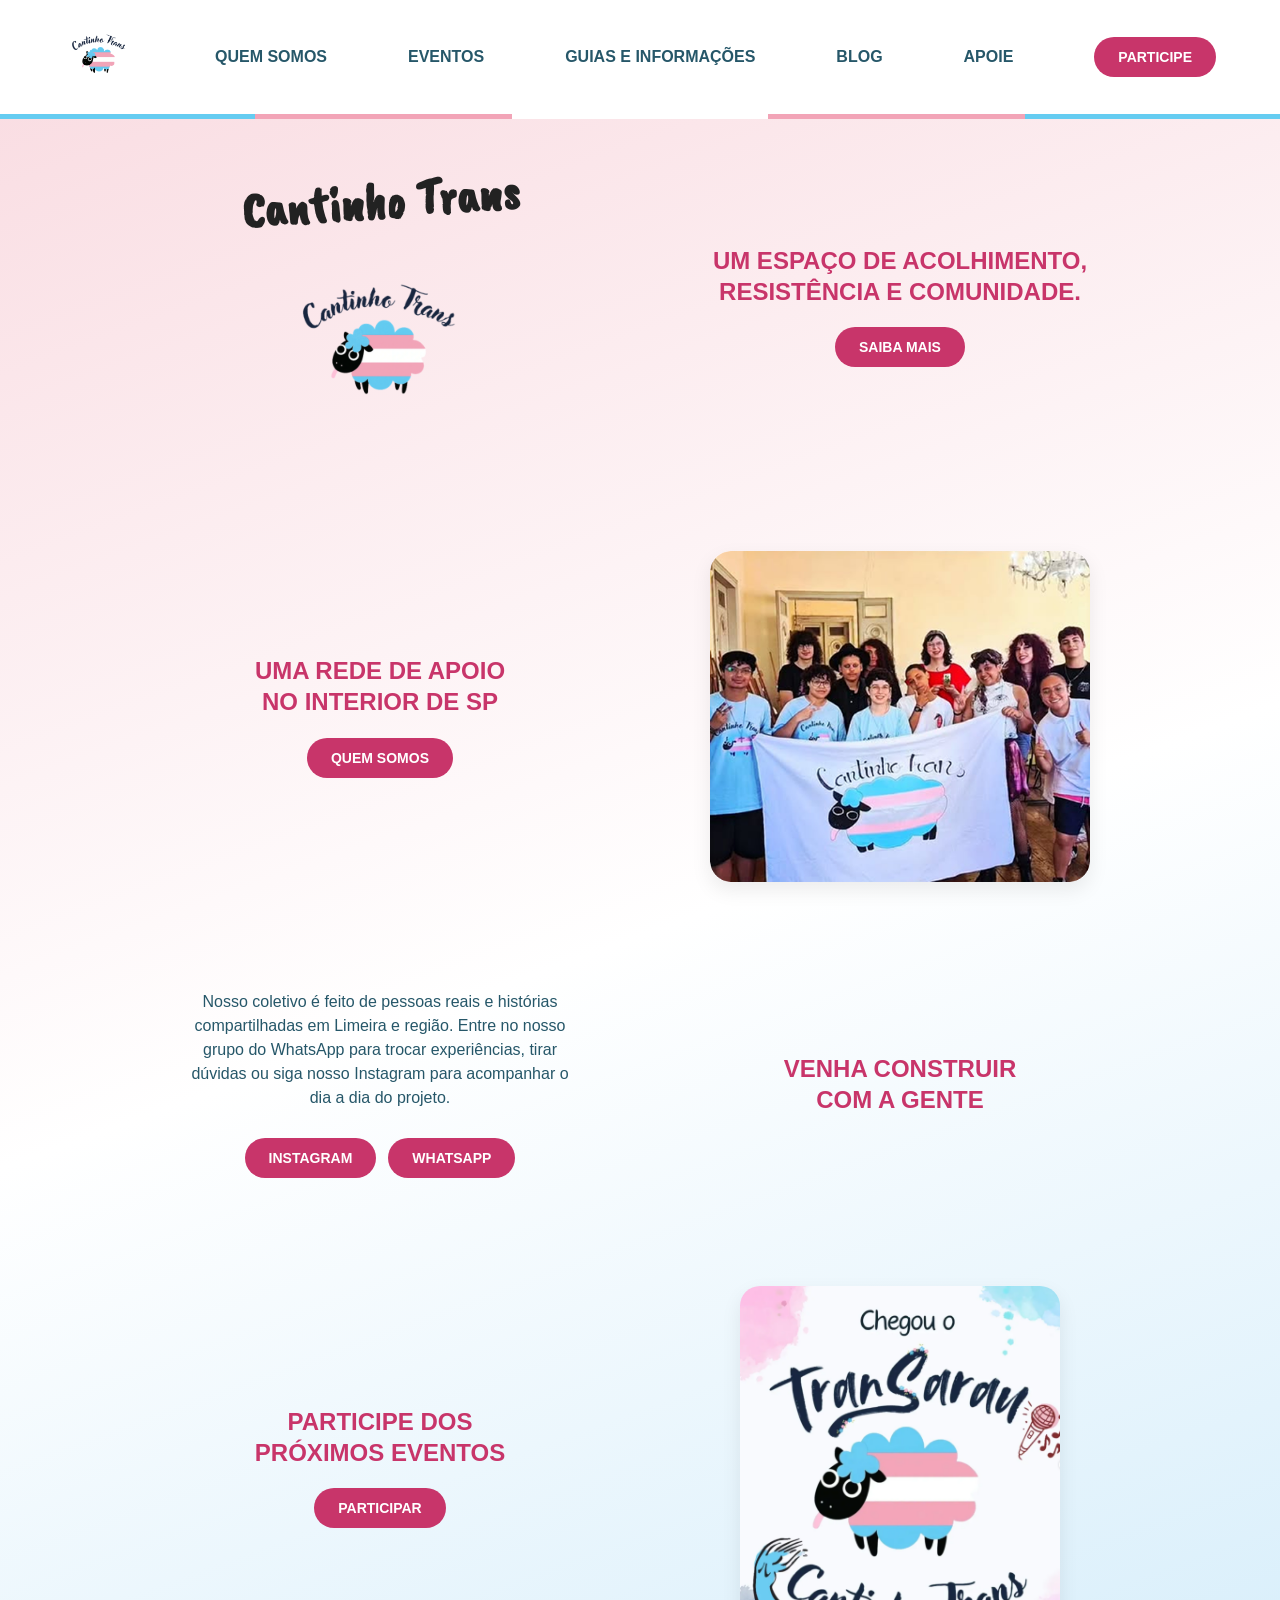
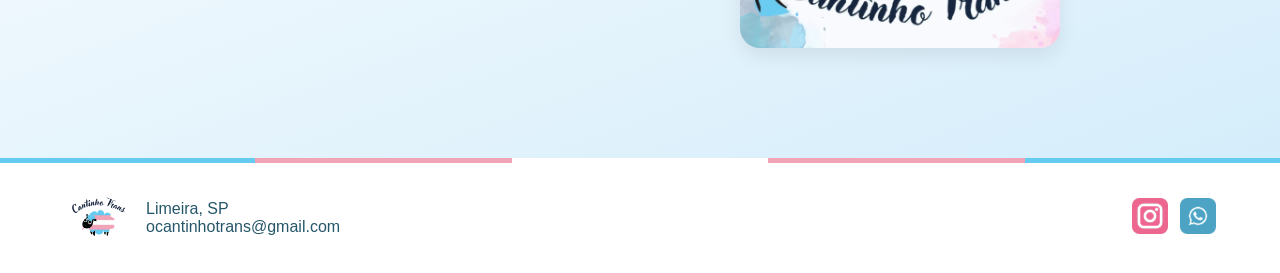
==== commit 469a7dcd: "Corrigir conflitos na pagina inicial e estilos" ====
--- a/index.html
+++ b/index.html
@@ -7,7 +7,6 @@
     <link rel="icon" href="imgs/logo.png">
     <link rel="preconnect" href="https://fonts.googleapis.com">
     <link rel="preconnect" href="https://fonts.gstatic.com" crossorigin>
-<<<<<<< HEAD
     <link rel="stylesheet" href="https://fonts.googleapis.com/css2?family=Caveat+Brush&display=swap">
     <link rel="stylesheet" href="css/style.css">
     <link rel="stylesheet" href="css/index.css">
@@ -25,42 +24,10 @@
                 <a href="blog.html">blog</a>
                 <a href="apoie.html">apoie</a>
                 <a class="botao" href="participe.html">participe</a>
-=======
-    <link href="https://fonts.googleapis.com/css2?family=Caveat+Brush&family=Montserrat:wght@400;500;700;800&display=swap" rel="stylesheet">
-    <!-- Ícones (FontAwesome) para o rodapé e botões -->
-    <link rel="stylesheet" href="https://cdnjs.cloudflare.com/ajax/libs/font-awesome/6.4.0/css/all.min.css">
-    <link rel="stylesheet" href="css/style.css">
-</head>
-<body>
-
-    <!-- Barra escura no topo extremo -->
-    <div class="top-dark-bar" id="topo"></div>
-
-    <!-- Cabeçalho / Navegação -->
-    <header class="navbar">
-        <div class="container nav-container">
-            <a href="#topo" class="logo-box" aria-label="Início do Cantinho Trans">
-                <img src="imgs/logo.png" alt="Logo Cantinho Trans">
-            </a>
-
-            <!-- Botão de menu para telas mobile -->
-            <button class="mobile-menu-btn" aria-label="Menu de navegação" aria-expanded="false">
-                <i class="fa-solid fa-bars"></i>
-            </button>
-
-            <nav class="nav-links" id="nav-links">
-                <a href="#quem-somos">QUEM SOMOS</a>
-                <a href="#eventos">EVENTOS</a>
-                <a href="retificacao.html">GUIAS E INFORMAÇÕES</a>
-                <a href="#blog">BLOG</a>
-                <a href="#apoie">APOIE</a>
-                <a href="#participe" class="btn-rosa btn-nav">PARTICIPE</a>
->>>>>>> efd399d3e2e4979cb2fd95bcab90731efb2d4c93
             </nav>
         </div>
     </header>
 
-<<<<<<< HEAD
     <main class="pagina-inicio">
     <section class="bloco-dividido">
         <div class="coluna-logo">
@@ -91,90 +58,6 @@
             <div class="chamada-botoes">
                 <a class="botao" href="https://www.instagram.com/cantinhotrans/" target="_blank" rel="noopener noreferrer">instagram</a>
                 <a class="botao" href="https://chat.whatsapp.com/CuYcqcary4wD2QZe1XbQFm" target="_blank" rel="noopener noreferrer">whatsapp</a>
-=======
-    <!-- Conteúdo Principal com Gradiente -->
-    <main class="main-gradient">
-        
-        <!-- Seção 1: Hero -->
-        <section class="container split-section hero-section">
-            <div class="col-left logo-hero">
-                <h1 class="curved-title">Cantinho Trans</h1>
-                <img src="imgs/logo.png" alt="Ovelha Cantinho Trans" class="hero-sheep">
-            </div>
-            <div class="col-right text-center">
-                <h2 class="titulo-destaque">UM ESPAÇO DE ACOLHIMENTO,<br>RESISTÊNCIA E COMUNIDADE.</h2>
-                <a href="#saiba-mais" class="btn-rosa">SAIBA MAIS</a>
-            </div>
-        </section>
-
-        <!-- Seção 2: Rede de Apoio -->
-        <section id="quem-somos" class="container split-section">
-            <div class="col-left text-center">
-                <h2 class="titulo-destaque">UMA REDE DE APOIO<br>NO INTERIOR DE SP</h2>
-                <a href="#quem-somos-detalhes" class="btn-rosa">QUEM SOMOS</a>
-            </div>
-            <div class="col-right">
-                <img src="imgs/foto-coletivo.png" alt="Foto do Coletivo Cantinho Trans" class="card-image">
-            </div>
-        </section>
-
-        <!-- Seção 3: Comunidade e Redes -->
-        <section class="container split-section">
-            <div class="col-left text-center">
-                <p class="texto-corrido">
-                    Nosso coletivo é feito de pessoas reais e histórias compartilhadas em Limeira e região. 
-                    Entre no nosso grupo do WhatsApp para trocar experiências, tirar dúvidas ou siga nosso 
-                    Instagram para acompanhar o dia a dia do projeto.
-                </p>
-                <div class="btn-group">
-                    <a href="https://www.instagram.com/cantinhotrans/" target="_blank" rel="noopener noreferrer" class="btn-rosa">
-                        <i class="fa-brands fa-instagram"></i> INSTAGRAM
-                    </a>
-                    <a href="https://chat.whatsapp.com/CuYcqcary4wD2QZe1XbQFm?mode=gi_t&utm_source=ig&utm_medium=social&utm_content=link_in_bio&fbclid=PAZXh0bgNhZW0CMTEAcGRvZgJzcnRjBmFwcF9pZA85MzY2MTk3NDMzOTI0NTkAAacOjX7VcDt8Z_sxssZVdL1s0wTwXOiULzS03C44QOteIYPoT-UdqO2l7CtOdA_aem_ZmFrZWR1bW15MTZieXRlcw" target="_blank" rel="noopener noreferrer" class="btn-rosa">
-                        <i class="fa-brands fa-whatsapp"></i> WHATSAPP
-                    </a>
-                </div>
-            </div>
-            <div class="col-right text-center">
-                <h2 class="titulo-destaque">VENHA CONSTRUIR<br>COM A GENTE</h2>
-            </div>
-        </section>
-
-        <!-- Seção 4: Eventos -->
-        <section id="eventos" class="container split-section">
-            <div class="col-left text-center">
-                <h2 class="titulo-destaque">PARTICIPE DOS<br>PRÓXIMOS EVENTOS</h2>
-                <a href="#eventos-lista" class="btn-rosa">PARTICIPAR</a>
-            </div>
-            <div class="col-right">
-                <img src="imgs/banner.png" alt="Banner TranSarau" class="card-image square-card">
-            </div>
-        </section>
-
-    </main>
-
-    <!-- Linha divisória antes do rodapé -->
-    <div class="trans-divider"></div>
-
-    <!-- Rodapé -->
-    <footer class="footer">
-        <div class="container footer-container">
-            <div class="footer-left">
-                <img src="imgs/logo.png" alt="Logo Cantinho Trans" class="footer-logo">
-                <div class="footer-info">
-                    <p><i class="fa-solid fa-location-dot"></i> Limeira, SP</p>
-                    <p><i class="fa-regular fa-envelope"></i> ocantinhotrans@gmail.com</p>
-                </div>
-            </div>
-
-            <div class="footer-right">
-                <a href="https://chat.whatsapp.com/CuYcqcary4wD2QZe1XbQFm?mode=gi_t&utm_source=ig&utm_medium=social&utm_content=link_in_bio&fbclid=PAZXh0bgNhZW0CMTEAcGRvZgJzcnRjBmFwcF9pZA85MzY2MTk3NDMzOTI0NTkAAacOjX7VcDt8Z_sxssZVdL1s0wTwXOiULzS03C44QOteIYPoT-UdqO2l7CtOdA_aem_ZmFrZWR1bW15MTZieXRlcw" target="_blank" rel="noopener noreferrer" class="social-icon whatsapp" aria-label="WhatsApp">
-                    <i class="fa-brands fa-whatsapp"></i>
-                </a>
-                <a href="https://www.instagram.com/cantinhotrans/" target="_blank" rel="noopener noreferrer" class="social-icon instagram" aria-label="Instagram">
-                    <i class="fa-brands fa-instagram"></i>
-                </a>
->>>>>>> efd399d3e2e4979cb2fd95bcab90731efb2d4c93
             </div>
         </div>
         <div class="coluna-texto">
@@ -204,12 +87,5 @@
             <a href="https://chat.whatsapp.com/CuYcqcary4wD2QZe1XbQFm" target="_blank" rel="noopener noreferrer"><img class="social" src="imgs/whatsapp.png" alt="WhatsApp do Cantinho Trans"></a>
         </div>
     </footer>
-<<<<<<< HEAD
-=======
-
-    <!-- Script JavaScript para controle dos links internos e menu -->
-    <script src="js/script.js"></script>
-
->>>>>>> efd399d3e2e4979cb2fd95bcab90731efb2d4c93
 </body>
 </html>
--- a/css/style.css
+++ b/css/style.css
@@ -595,7 +595,6 @@
         justify-content: center;
     }
 }
-<<<<<<< HEAD
 
 /* ==========================================================
    PÁGINA: QUEM SOMOS (quem-somos.html)
@@ -854,616 +853,3 @@
 .breadcrumb a:hover {
     text-decoration: underline;
 }
-=======
-/* =======================================================
-   ESTILOS GERAIS DA PÁGINA INICIAL E RETIFICAÇÃO
-   ======================================================= */
-
-:root {
-    --azul-trans: #5BCEFA;
-    --rosa-trans: #F5A9B8;
-    --rosa-destaque: #C84B78;
-    --rosa-hover: #a83860;
-    --texto-escuro: #2C3E50;
-    --cinza-topo: #2B2626;
-}
-
-.top-dark-bar {
-    height: 28px;
-    background-color: var(--cinza-topo);
-    width: 100%;
-}
-
-.navbar {
-    background-color: #ffffff;
-    position: sticky;
-    top: 0;
-    z-index: 1000;
-    box-shadow: 0 2px 8px rgba(0, 0, 0, 0.04);
-}
-
-.nav-container {
-    display: flex;
-    justify-content: space-between;
-    align-items: center;
-    height: 80px;
-    position: relative;
-}
-
-.logo-box {
-    border: 4px solid var(--azul-trans);
-    background: #fff;
-    padding: 5px;
-    width: 85px;
-    height: 85px;
-    display: flex;
-    align-items: center;
-    justify-content: center;
-    position: relative;
-    z-index: 10;
-    margin-top: 10px;
-    cursor: pointer;
-    transition: transform 0.2s, box-shadow 0.2s;
-}
-
-.logo-box:hover {
-    transform: scale(1.03);
-    box-shadow: 0 4px 12px rgba(91, 206, 250, 0.3);
-}
-
-.logo-box:active {
-    transform: scale(0.98);
-}
-
-.logo-box img {
-    max-width: 100%;
-    height: auto;
-}
-
-.mobile-menu-btn {
-    display: none;
-    background: transparent;
-    border: none;
-    font-size: 1.6rem;
-    color: var(--rosa-destaque);
-    cursor: pointer;
-    padding: 8px 12px;
-    border-radius: 8px;
-    transition: background-color 0.2s, transform 0.1s;
-}
-
-.mobile-menu-btn:hover {
-    background-color: rgba(245, 169, 184, 0.15);
-}
-
-.mobile-menu-btn:active {
-    transform: scale(0.92);
-}
-
-.nav-links {
-    display: flex;
-    align-items: center;
-    gap: 25px;
-}
-
-.nav-links a:not(.btn-rosa) {
-    text-decoration: none;
-    color: #333;
-    font-size: 0.75rem;
-    font-weight: 600;
-    letter-spacing: 0.5px;
-    transition: color 0.2s, transform 0.1s;
-    cursor: pointer;
-    padding: 6px 0;
-}
-
-.nav-links a:not(.btn-rosa):hover,
-.nav-links a.active-link {
-    color: var(--rosa-destaque);
-    transform: translateY(-1px);
-}
-
-.nav-links a:not(.btn-rosa):active {
-    transform: translateY(1px);
-}
-
-.trans-divider {
-    height: 6px;
-    width: 100%;
-    background: linear-gradient(
-        to right,
-        var(--azul-trans) 0%,
-        var(--azul-trans) 20%,
-        var(--rosa-trans) 20%,
-        var(--rosa-trans) 40%,
-        #ffffff 40%,
-        #ffffff 60%,
-        var(--rosa-trans) 60%,
-        var(--rosa-trans) 80%,
-        var(--azul-trans) 80%,
-        var(--azul-trans) 100%
-    );
-}
-
-.main-gradient {
-    background: linear-gradient(
-        180deg,
-        rgba(245, 169, 184, 0.35) 0%,
-        rgba(255, 255, 255, 1) 25%,
-        rgba(255, 255, 255, 1) 70%,
-        rgba(91, 206, 250, 0.35) 100%
-    );
-    padding: 40px 0 80px 0;
-}
-
-.split-section {
-    display: grid;
-    grid-template-columns: 1fr 1fr;
-    align-items: center;
-    gap: 40px;
-    padding: 45px 20px;
-}
-
-.text-center {
-    text-align: center;
-    display: flex;
-    flex-direction: column;
-    align-items: center;
-}
-
-.titulo-destaque {
-    color: var(--rosa-destaque);
-    font-size: 1.5rem;
-    font-weight: 800;
-    line-height: 1.3;
-    margin-bottom: 20px;
-    text-transform: uppercase;
-}
-
-.texto-corrido {
-    font-size: 0.95rem;
-    font-weight: 500;
-    color: #2c3e50;
-    max-width: 400px;
-    margin-bottom: 25px;
-}
-
-.btn-rosa {
-    background-color: var(--rosa-destaque);
-    color: #ffffff;
-    text-decoration: none;
-    padding: 10px 32px;
-    border-radius: 50px;
-    font-size: 0.75rem;
-    font-weight: 700;
-    letter-spacing: 1px;
-    display: inline-flex;
-    align-items: center;
-    justify-content: center;
-    gap: 8px;
-    cursor: pointer;
-    user-select: none;
-    border: none;
-    outline: none;
-    transition: background-color 0.2s, transform 0.15s, box-shadow 0.2s;
-    box-shadow: 0 3px 6px rgba(0, 0, 0, 0.12);
-}
-
-.btn-rosa:hover {
-    background-color: var(--rosa-hover);
-    transform: translateY(-2px);
-    box-shadow: 0 5px 12px rgba(200, 75, 120, 0.3);
-}
-
-.btn-rosa:active {
-    transform: scale(0.96) translateY(1px);
-    box-shadow: 0 2px 4px rgba(0, 0, 0, 0.15);
-}
-
-.btn-nav {
-    padding: 8px 20px;
-}
-
-.btn-group {
-    display: flex;
-    gap: 15px;
-    justify-content: center;
-    flex-wrap: wrap;
-}
-
-.logo-hero {
-    display: flex;
-    flex-direction: column;
-    align-items: center;
-}
-
-.curved-title {
-    font-family: 'Caveat Brush', cursive;
-    font-size: 3.2rem;
-    color: #222;
-    margin-bottom: -10px;
-    transform: rotate(-4deg);
-}
-
-.hero-sheep {
-    width: 200px;
-    height: auto;
-}
-
-.card-image {
-    width: 100%;
-    max-width: 380px;
-    border-radius: 20px;
-    box-shadow: 0 8px 20px rgba(0, 0, 0, 0.08);
-    display: block;
-    margin: 0 auto;
-    object-fit: cover;
-}
-
-.square-card {
-    max-width: 320px;
-}
-
-.footer {
-    background-color: #ffffff;
-    padding: 30px 0;
-}
-
-.footer-container {
-    display: flex;
-    justify-content: space-between;
-    align-items: center;
-}
-
-.footer-left {
-    display: flex;
-    align-items: center;
-    gap: 20px;
-}
-
-.footer-logo {
-    width: 75px;
-    height: auto;
-}
-
-.footer-info p {
-    font-size: 0.8rem;
-    color: #333;
-    margin-bottom: 4px;
-    display: flex;
-    align-items: center;
-    gap: 8px;
-}
-
-.footer-right {
-    display: flex;
-    gap: 12px;
-}
-
-.social-icon {
-    width: 38px;
-    height: 38px;
-    border-radius: 8px;
-    display: flex;
-    align-items: center;
-    justify-content: center;
-    color: #ffffff;
-    text-decoration: none;
-    font-size: 1.25rem;
-    cursor: pointer;
-    user-select: none;
-    transition: transform 0.2s, opacity 0.2s, box-shadow 0.2s;
-    box-shadow: 0 2px 5px rgba(0, 0, 0, 0.1);
-}
-
-.social-icon:hover {
-    opacity: 0.92;
-    transform: translateY(-2px);
-    box-shadow: 0 4px 10px rgba(0, 0, 0, 0.18);
-}
-
-.social-icon:active {
-    transform: scale(0.92);
-}
-
-.social-icon.whatsapp {
-    background-color: var(--azul-trans);
-}
-
-.social-icon.instagram {
-    background-color: var(--rosa-trans);
-}
-
-/* =========================================
-   ESTILOS DA PÁGINA INTERNA: RETIFICAÇÃO
-   ========================================= */
-
-.nav-socials {
-    display: flex;
-    gap: 8px;
-    margin-left: 10px;
-}
-
-.mini-icon {
-    width: 28px;
-    height: 28px;
-    font-size: 0.95rem;
-}
-
-.active-link {
-    color: var(--rosa-destaque) !important;
-    font-weight: 700 !important;
-}
-
-.content-wrapper {
-    max-width: 820px;
-    margin: 0 auto;
-}
-
-.page-retificacao .breadcrumb {
-    font-size: 0.85rem;
-    font-weight: 700;
-    color: var(--rosa-destaque);
-    margin-bottom: 20px;
-    margin-left: 0;
-    margin-top: 0;
-}
-
-.page-retificacao .breadcrumb a {
-    color: var(--rosa-destaque);
-    text-decoration: none;
-}
-
-.page-retificacao .breadcrumb a:hover {
-    text-decoration: underline;
-}
-
-.page-header {
-    text-align: center;
-    margin-bottom: 45px;
-}
-
-.titulo-pagina {
-    color: var(--rosa-destaque);
-    font-size: 2.8rem;
-    font-weight: 800;
-    letter-spacing: 1px;
-    margin-bottom: 25px;
-    text-transform: uppercase;
-}
-
-.intro-text {
-    text-align: left;
-    font-size: 0.95rem;
-    color: #2c3e50;
-    display: flex;
-    flex-direction: column;
-    gap: 16px;
-}
-
-.subtitulo-destaque {
-    text-align: center;
-    color: var(--rosa-destaque);
-    font-size: 1.25rem;
-    font-weight: 700;
-    margin-bottom: 35px;
-}
-
-.subtitulo-central {
-    text-align: center;
-    color: var(--rosa-destaque);
-    font-size: 1.25rem;
-    font-weight: 700;
-    line-height: 1.5;
-    margin-bottom: 40px;
-}
-
-.badge-rosa {
-    background-color: var(--rosa-destaque);
-    color: #ffffff;
-    padding: 3px 14px;
-    border-radius: 6px;
-    display: inline-block;
-}
-
-.cards-grid {
-    display: grid;
-    grid-template-columns: 1fr 1fr;
-    gap: 40px;
-    margin-bottom: 65px;
-}
-
-.via-card {
-    background-color: #ffffff;
-    border-radius: 12px;
-    padding: 35px 28px;
-    box-shadow: 0 6px 20px rgba(0, 0, 0, 0.04);
-    text-align: center;
-    position: relative;
-}
-
-.card-rosa {
-    border-top: 5px solid var(--rosa-destaque);
-    border-bottom: 5px solid var(--rosa-destaque);
-}
-
-.card-azul {
-    border-top: 5px solid var(--azul-trans);
-    border-bottom: 5px solid var(--azul-trans);
-}
-
-.card-icon {
-    font-size: 2.4rem;
-    color: #2c3e50;
-    margin-bottom: 15px;
-}
-
-.via-card h3 {
-    font-size: 1rem;
-    font-weight: 700;
-    color: #2c3e50;
-    margin-bottom: 20px;
-    line-height: 1.4;
-}
-
-.via-card p {
-    text-align: left;
-    font-size: 0.9rem;
-    color: #333;
-    margin-bottom: 14px;
-    line-height: 1.55;
-}
-
-.documentos-section {
-    margin-bottom: 60px;
-}
-
-.docs-columns {
-    display: grid;
-    grid-template-columns: 1.1fr 0.9fr;
-    gap: 50px;
-    margin-bottom: 40px;
-}
-
-.doc-title-rosa {
-    font-size: 1rem;
-    font-weight: 700;
-    color: #2c3e50;
-    padding-bottom: 8px;
-    margin-bottom: 16px;
-    border-bottom: 3px solid var(--rosa-destaque);
-    display: inline-block;
-    min-width: 240px;
-}
-
-.doc-title-azul {
-    font-size: 1rem;
-    font-weight: 700;
-    color: #2c3e50;
-    padding-bottom: 8px;
-    margin-bottom: 16px;
-    border-bottom: 3px solid var(--azul-trans);
-    display: inline-block;
-    min-width: 260px;
-}
-
-.doc-list {
-    padding-left: 20px;
-    font-size: 0.9rem;
-    color: #2c3e50;
-}
-
-.doc-list li {
-    margin-bottom: 8px;
-    line-height: 1.45;
-}
-
-.doc-p {
-    font-size: 0.9rem;
-    color: #2c3e50;
-    margin-bottom: 14px;
-    line-height: 1.5;
-}
-
-.fontes-box {
-    font-size: 0.72rem;
-    color: #444;
-    margin-top: 40px;
-}
-
-.fontes-box p {
-    margin-bottom: 4px;
-}
-
-.fontes-box ul {
-    padding-left: 16px;
-}
-
-.fontes-box li {
-    margin-bottom: 2px;
-}
-
-/* Container específico para a estrutura do Cantinho */
-.navbar .nav-container,
-.main-gradient .content-wrapper,
-.footer .footer-container,
-.main-gradient .split-section {
-    max-width: 1000px;
-    margin: 0 auto;
-    padding-left: 20px;
-    padding-right: 20px;
-}
-
-/* Responsividade Mobile para Cantinho e Retificação */
-@media (max-width: 768px) {
-    .mobile-menu-btn {
-        display: flex;
-    }
-
-    .nav-links {
-        display: none;
-        position: absolute;
-        top: 80px;
-        left: 0;
-        width: 100%;
-        background-color: #ffffff;
-        flex-direction: column;
-        align-items: center;
-        padding: 25px 20px;
-        gap: 18px;
-        box-shadow: 0 10px 20px rgba(0, 0, 0, 0.1);
-        border-top: 1px solid #f0f0f0;
-        z-index: 999;
-    }
-
-    .nav-links.active {
-        display: flex;
-        animation: slideDown 0.25s ease-out;
-    }
-
-    .nav-links a {
-        font-size: 0.9rem !important;
-        padding: 8px 0;
-    }
-
-    .nav-links .btn-nav {
-        width: 100%;
-        max-width: 260px;
-        text-align: center;
-        padding: 12px 20px;
-        margin-top: 6px;
-    }
-
-    .split-section {
-        grid-template-columns: 1fr;
-        text-align: center;
-        gap: 25px;
-        padding: 30px 20px;
-    }
-
-    .split-section:nth-child(3) .col-right {
-        order: -1;
-    }
-
-    .footer-container {
-        flex-direction: column;
-        gap: 20px;
-        text-align: center;
-    }
-
-    .footer-left {
-        flex-direction: column;
-        gap: 12px;
-    }
-
-    .titulo-pagina {
-        font-size: 2rem;
-    }
-
-    .cards-grid,
-    .docs-columns {
-        grid-template-columns: 1fr;
-        gap: 25px;
-    }
-}
->>>>>>> efd399d3e2e4979cb2fd95bcab90731efb2d4c93
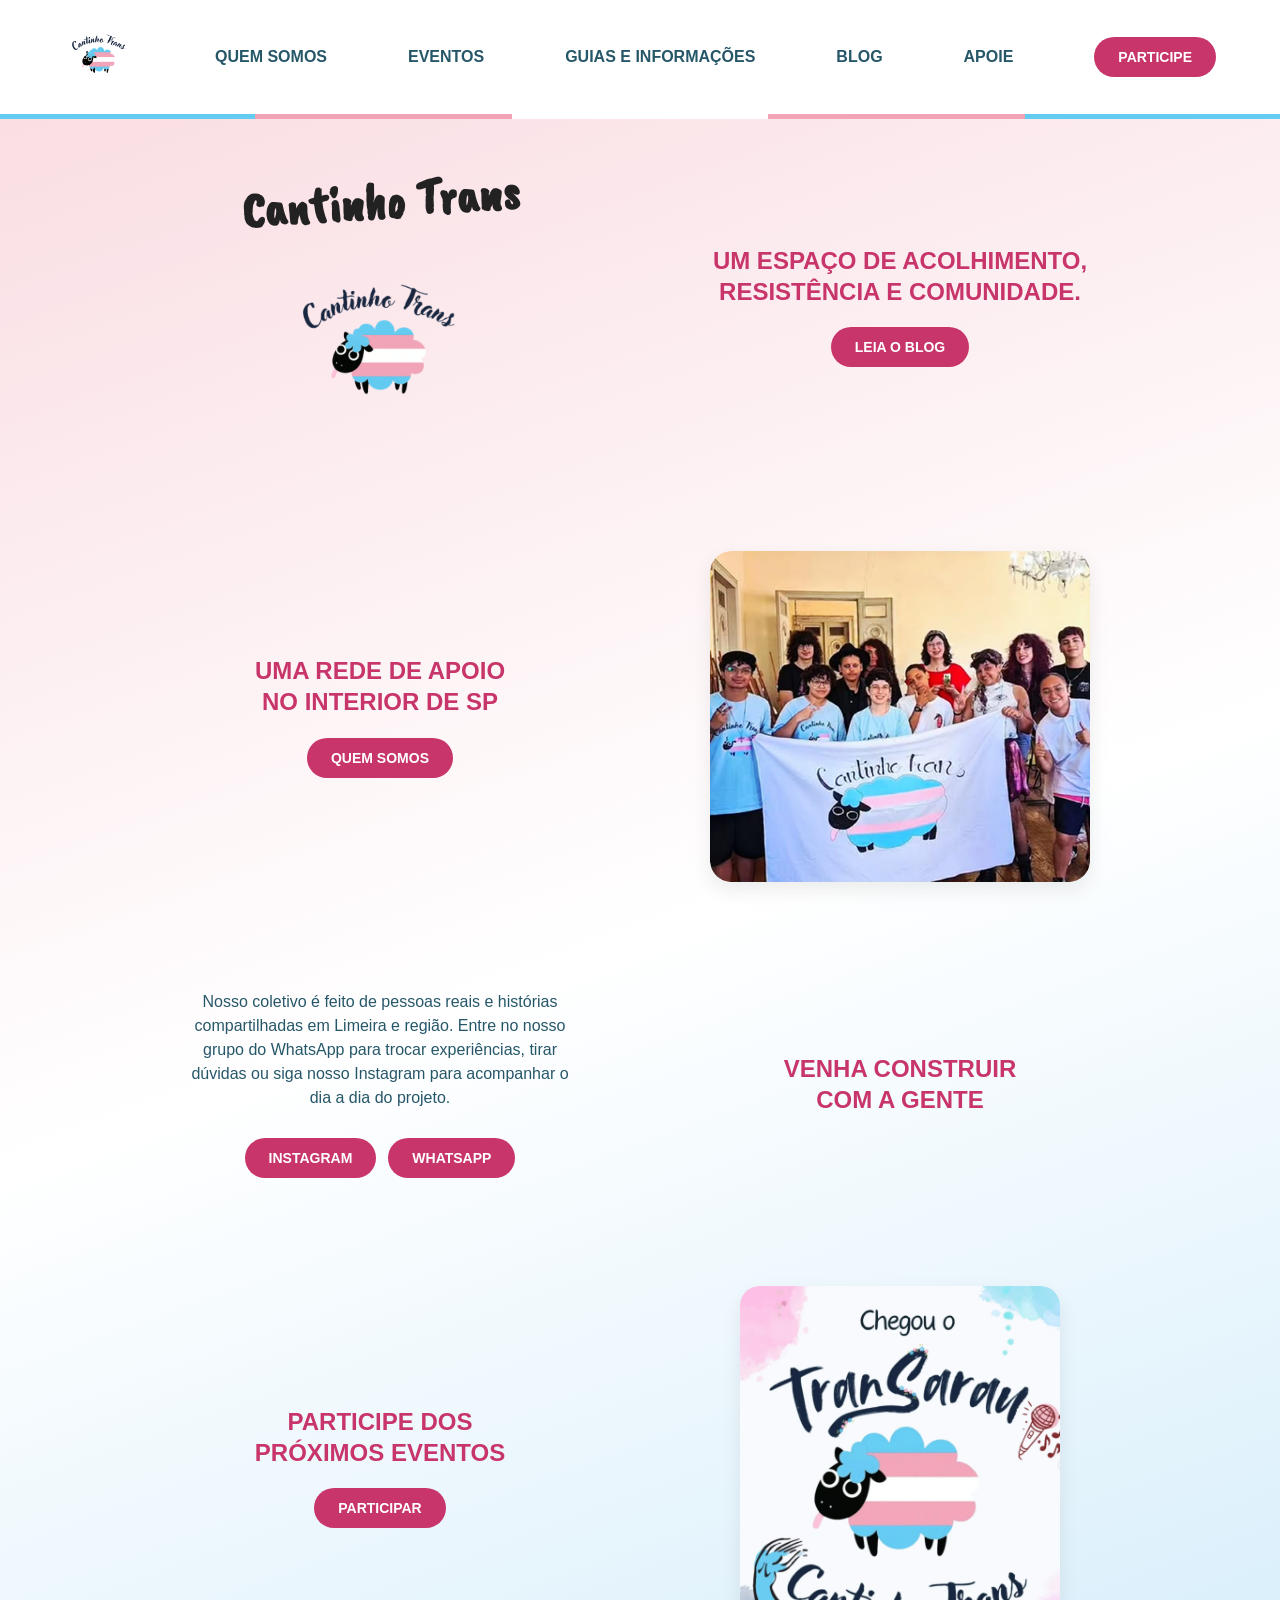
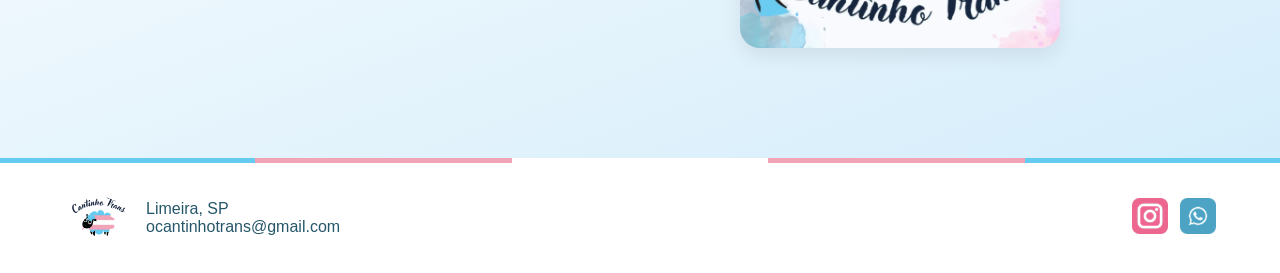
==== commit 64b1a94e: "alterações no projeto em geral + união da parte do yago" ====
--- a/index.html
+++ b/index.html
@@ -36,7 +36,7 @@
         </div>
         <div class="coluna-texto">
             <h2>Um espaço de acolhimento,<br>resistência e comunidade.</h2>
-            <a class="botao" href="quem-somos.html">saiba mais</a>
+            <a class="botao" href="blog.html">leia o blog</a>
         </div>
     </section>
 
--- a/css/style.css
+++ b/css/style.css
@@ -853,3 +853,1123 @@
 .breadcrumb a:hover {
     text-decoration: underline;
 }
+
+/* ==========================================================
+   PÁGINA BLOG
+   ========================================================== */
+
+/* texto só para leitores de tela (usado no rótulo da busca) */
+.so-leitor {
+    position: absolute;
+    width: 1px;
+    height: 1px;
+    overflow: hidden;
+    clip: rect(0 0 0 0);
+    white-space: nowrap;
+}
+
+/* ---------- Estrutura da página ---------- */
+.pagina-blog {
+    width: min(1100px, 90%);
+    margin: 0 auto;
+    padding-top: 40px;
+    text-align: left;
+}
+
+.pagina-blog h1 {
+    margin: 0 0 24px;
+    text-align: center;
+    font-size: clamp(2rem, 5vw, 3rem);
+}
+
+/* o section global usa align-items: center; aqui precisa esticar */
+.pagina-blog section {
+    align-items: stretch;
+}
+
+.pagina-blog :focus-visible {
+    outline: 3px solid var(--rosa-escuro);
+    outline-offset: 3px;
+}
+
+/* ---------- Carrossel (CSS puro) ---------- */
+.carrossel {
+    display: flex;
+    overflow-x: auto;
+    scroll-snap-type: x mandatory;
+    scroll-behavior: smooth;
+    scrollbar-width: none;
+}
+
+.carrossel::-webkit-scrollbar {
+    display: none;
+}
+
+.slide {
+    position: relative;
+    flex: 0 0 100%;
+    scroll-snap-align: start;
+    aspect-ratio: 3 / 1;
+    min-height: 200px;
+    background: #d9d9d9; /* troque por background-image quando tiver a foto */
+}
+
+.slide-link,
+.slide-link:hover {
+    position: absolute;
+    inset: 0;
+    display: grid;
+    place-items: center;
+    padding: 0 72px;
+    text-align: center;
+    color: var(--branco-fundo);
+    font-weight: bold;
+    font-size: clamp(1.8rem, 6vw, 4rem);
+    line-height: 1;
+    text-transform: uppercase;
+}
+
+.seta {
+    position: absolute;
+    top: 50%;
+    translate: 0 -50%;
+    z-index: 2;
+    width: 56px;
+    height: 56px;
+    display: grid;
+    place-items: center;
+}
+
+.seta::before {
+    content: "";
+    width: 16px;
+    height: 16px;
+    border: solid var(--branco-fundo);
+    border-width: 0 0 5px 5px;
+}
+
+.seta-esq { left: 8px; }
+.seta-esq::before { rotate: 45deg; }
+.seta-dir { right: 8px; }
+.seta-dir::before { rotate: -135deg; }
+.seta:hover::before { border-color: var(--rosa-escuro); }
+
+/* ---------- Últimas publicações ---------- */
+.ultimas {
+    margin-top: 48px;
+    gap: 20px;
+}
+
+.ultimas-topo {
+    position: relative;
+    display: flex;
+    align-items: center;
+    justify-content: space-between;
+    gap: 16px;
+}
+
+.ultimas h2 {
+    margin: 0;
+    font-size: clamp(1.2rem, 3vw, 1.8rem);
+    font-weight: normal;
+}
+
+/* lupa: <details> abre a caixa de busca sem JS */
+.busca summary {
+    list-style: none;
+    cursor: pointer;
+    padding: 6px;
+}
+
+.busca summary::-webkit-details-marker {
+    display: none;
+}
+
+.lupa {
+    position: relative;
+    display: block;
+    width: 28px;
+    height: 28px;
+}
+
+.lupa::before {
+    content: "";
+    position: absolute;
+    inset: 0 6px 6px 0;
+    border: 3px solid var(--rosa-escuro);
+    border-radius: 50%;
+}
+
+.lupa::after {
+    content: "";
+    position: absolute;
+    right: 0;
+    bottom: 3px;
+    width: 11px;
+    height: 3px;
+    background: var(--rosa-escuro);
+    border-radius: 2px;
+    rotate: 45deg;
+}
+
+.busca form {
+    position: absolute;
+    right: 0;
+    top: 100%;
+    z-index: 5;
+    display: flex;
+    gap: 8px;
+    padding: 12px;
+    background: var(--branco-fundo);
+    border: 1.5px solid var(--rosa-escuro);
+    border-radius: 12px;
+}
+
+.busca input {
+    font: inherit;
+    padding: 8px 14px;
+    color: var(--azul-escuro);
+    border: 1.5px solid var(--azul-escuro);
+    border-radius: 50px;
+}
+
+/* ---------- Cartão do post ---------- */
+.post {
+    position: relative;
+    display: grid;
+    grid-template-columns: clamp(110px, 22%, 240px) 1fr;
+    align-items: center;
+    gap: 20px;
+    padding: 16px 20px;
+    background: var(--branco-fundo);
+    border: 1.5px solid var(--rosa-escuro);
+    border-radius: 12px;
+}
+
+.post:hover,
+.post:focus-within {
+    border-color: var(--azul-claro);
+}
+
+.foto {
+    aspect-ratio: 4 / 3;
+    display: grid;
+    place-items: center;
+    background: #d9d9d9;
+    color: var(--branco-fundo);
+    font-size: clamp(1.2rem, 3vw, 2rem);
+    font-weight: bold;
+}
+
+.post h3 {
+    margin: 0 0 6px;
+    font-size: 1.1rem;
+    color: var(--azul-escuro);
+}
+
+.post:hover h3,
+.post:focus-within h3 {
+    color: var(--rosa-escuro);
+}
+
+.post h3 a {
+    color: inherit;
+}
+
+/* o cartão inteiro vira clicável */
+.post h3 a::after {
+    content: "";
+    position: absolute;
+    inset: 0;
+}
+
+/* resumo cortado em 2 linhas com "…" */
+.post p {
+    margin: 0;
+    display: -webkit-box;
+    -webkit-line-clamp: 2;
+    line-clamp: 2;
+    -webkit-box-orient: vertical;
+    overflow: hidden;
+}
+
+/* ---------- Responsivo ---------- */
+@media (max-width: 800px) {
+    .slide {
+        aspect-ratio: 2 / 1;
+    }
+
+    .post {
+        grid-template-columns: 100px 1fr;
+        gap: 14px;
+        padding: 12px;
+    }
+}
+
+/* ==========================================================
+   PONTOS DO CARROSSEL E PÁGINAS DE POST
+   ========================================================== */
+.carrossel-pontos {
+    display: flex;
+    align-items: center;
+    justify-content: center;
+    gap: 10px;
+    margin-top: 14px;
+}
+
+.carrossel-ponto {
+    width: 12px;
+    height: 12px;
+    padding: 0;
+    border: 2px solid var(--rosa-escuro);
+    border-radius: 50%;
+    background: transparent;
+    cursor: pointer;
+}
+
+.carrossel-ponto[aria-current="true"] {
+    background: var(--rosa-escuro);
+}
+
+.sem-resultado {
+    text-align: center;
+    font-weight: bold;
+}
+
+.pagina-post {
+    width: min(860px, 90%);
+    margin: 0 auto;
+    padding-top: 32px;
+    text-align: left;
+}
+
+.pagina-post .breadcrumb {
+    margin: 0 0 20px;
+    flex-wrap: wrap;
+}
+
+.post-completo {
+    background: var(--branco-fundo);
+    border: 1.5px solid var(--rosa-escuro);
+    border-radius: 12px;
+    padding: 28px;
+}
+
+.foto-post {
+    width: 100%;
+    aspect-ratio: 16 / 7;
+    display: grid;
+    place-items: center;
+    background: #d9d9d9;
+    color: var(--branco-fundo);
+    font-size: clamp(1.4rem, 3vw, 2.2rem);
+    font-weight: bold;
+    border-radius: 8px;
+    margin-bottom: 20px;
+}
+
+.post-completo h1 {
+    margin: 0 0 8px;
+    text-align: left;
+    text-transform: none;
+    font-size: clamp(1.5rem, 3.5vw, 2.2rem);
+}
+
+.meta-post {
+    margin: 0 0 20px;
+    font-size: 0.9rem;
+}
+
+.conteudo-post {
+    line-height: 1.65;
+}
+
+.conteudo-post h2 {
+    margin: 24px 0 8px;
+    text-transform: none;
+    font-size: 1.2rem;
+}
+
+.conteudo-post ul,
+.conteudo-post ol {
+    padding-left: 22px;
+    margin: 8px 0 16px;
+}
+
+.conteudo-post ul {
+    list-style: disc;
+}
+
+.conteudo-post ol {
+    list-style: decimal;
+}
+
+.conteudo-post li + li {
+    margin-top: 6px;
+}
+
+.conteudo-post a {
+    color: var(--rosa-escuro);
+    text-decoration: underline;
+}
+
+.aviso-post {
+    margin-top: 24px;
+    padding: 12px 16px;
+    border-radius: 8px;
+    background: var(--rosa-fundo);
+    font-size: 0.9rem;
+}
+
+.voltar-post {
+    margin-top: 24px;
+}
+
+@media (max-width: 800px) {
+    .post-completo {
+        padding: 18px;
+    }
+}
+
+.foto {
+    overflow: hidden;
+}
+
+.foto img {
+    width: 100%;
+    height: 100%;
+    object-fit: cover;
+    display: block;
+}
+
+.foto-post {
+    width: 100%;
+    aspect-ratio: 16 / 7;
+    overflow: hidden;
+    background: #d9d9d9;
+    border-radius: 8px;
+    margin-bottom: 20px;
+}
+
+.foto-post img {
+    width: 100%;
+    height: 100%;
+    object-fit: cover;
+    display: block;
+}
+
+.slide {
+    overflow: hidden;
+}
+/* ==========================================================
+   CARROSSEL DIVIDIDO
+   ========================================================== */
+.carrossel {
+    border-radius: 16px;
+    border: 1.5px solid var(--rosa-escuro);
+    background: var(--branco-fundo);
+}
+
+.slide {
+    display: grid;
+    grid-template-columns: 1.1fr 1fr;
+    aspect-ratio: auto;
+    min-height: 310px;
+    background: var(--branco-fundo);
+    overflow: hidden;
+}
+
+.slide-imagem {
+    position: relative;
+    background: #d9d9d9;
+    overflow: hidden;
+}
+
+.slide-imagem img {
+    width: 100%;
+    height: 100%;
+    object-fit: cover;
+    display: block;
+}
+
+/* Degradê suave na borda direita da foto para integrar com o cartão */
+.slide-imagem::after {
+    content: "";
+    position: absolute;
+    inset: 0;
+    background: linear-gradient(to right, transparent 70%, var(--branco-fundo) 100%);
+    pointer-events: none;
+}
+
+.slide-placeholder {
+    width: 100%;
+    height: 100%;
+    min-height: 220px;
+    display: grid;
+    place-items: center;
+    color: var(--branco-fundo);
+    font-size: clamp(1.4rem, 3vw, 2.2rem);
+    font-weight: bold;
+}
+
+.slide-selo {
+    position: absolute;
+    top: 16px;
+    left: 16px;
+    z-index: 2;
+    padding: 6px 14px;
+    border-radius: 50px;
+    background: var(--rosa-escuro);
+    color: var(--branco-fundo);
+    font-size: 0.75rem;
+    font-weight: bold;
+    letter-spacing: 0.05em;
+    text-transform: uppercase;
+}
+
+.slide-texto {
+    padding: 32px 54px 28px 24px;
+    display: flex;
+    flex-direction: column;
+    justify-content: center;
+    gap: 14px;
+    text-align: left;
+}
+
+.slide-texto h2 {
+    margin: 0;
+    text-transform: none;
+    font-size: clamp(1.3rem, 2.4vw, 1.8rem);
+    line-height: 1.25;
+}
+
+.slide-texto h2 a {
+    color: var(--azul-escuro);
+}
+
+.slide-texto h2 a:hover {
+    color: var(--rosa-escuro);
+}
+
+.slide-texto p {
+    margin: 0;
+    font-size: 0.95rem;
+    line-height: 1.55;
+    color: var(--azul-escuro);
+}
+
+.slide-rodape {
+    display: flex;
+    align-items: center;
+    justify-content: space-between;
+    gap: 12px;
+    margin-top: 8px;
+}
+
+.slide-data {
+    font-size: 0.82rem;
+    color: var(--azul-escuro);
+    opacity: 0.8;
+}
+
+.slide-leia {
+    font-size: 0.85rem;
+    font-weight: bold;
+    color: var(--rosa-escuro);
+    text-transform: uppercase;
+}
+
+.slide-leia:hover {
+    color: var(--azul-claro);
+}
+
+/* Ajuste das setas para aparecerem bem sobre fundo claro e foto */
+.slide .seta {
+    width: 40px;
+    height: 40px;
+    border-radius: 50%;
+    background: rgba(255, 255, 255, 0.85);
+    box-shadow: 0 2px 6px rgba(0, 0, 0, 0.15);
+}
+
+.slide .seta::before {
+    width: 11px;
+    height: 11px;
+    border-color: var(--rosa-escuro);
+    border-width: 0 0 3px 3px;
+}
+
+.slide .seta:hover {
+    background: var(--rosa-escuro);
+}
+
+.slide .seta:hover::before {
+    border-color: var(--branco-fundo);
+}
+
+@media (max-width: 800px) {
+    .slide {
+        grid-template-columns: 1fr;
+    }
+
+    .slide-imagem {
+        aspect-ratio: 16 / 9;
+    }
+
+    .slide-imagem::after {
+        background: linear-gradient(to bottom, transparent 70%, var(--branco-fundo) 100%);
+    }
+
+    .slide-texto {
+        padding: 20px 24px 24px;
+    }
+}
+
+/* ==========================================================
+   PÁGINAS: APOIE (apoie.html) e PARTICIPE (participe.html)
+   ========================================================== */
+
+.sr-only {
+    position: absolute;
+    width: 1px;
+    height: 1px;
+    overflow: hidden;
+    clip: rect(0 0 0 0);
+    white-space: nowrap;
+}
+
+.titulo-centro {
+    align-self: center;
+    text-align: center;
+}
+
+.pagina-simples section.intro-apoio {
+    align-items: center;
+    text-align: center;
+    margin-bottom: 40px;
+    gap: 16px;
+}
+
+.pagina-simples .intro-apoio h1 {
+    margin: 0;
+    font-size: 2.6rem;
+}
+
+.subtitulo-largo {
+    max-width: 760px;
+    line-height: 1.5;
+}
+
+/* ---------- Apoie: foto + texto ---------- */
+.apoio-destaque {
+    display: grid;
+    grid-template-columns: minmax(0, 380px) 1fr;
+    gap: 48px;
+    align-items: center;
+    justify-content: center;
+    margin-bottom: 48px;
+}
+
+.foto-apoio {
+    width: 100%;
+    height: auto;
+    border-radius: 12px;
+    border: 4px solid var(--branco-fundo);
+    box-shadow: 0 8px 24px rgba(38, 87, 105, 0.15);
+}
+
+.texto-apoio p {
+    margin-top: 0;
+    font-size: 1.25rem;
+    line-height: 1.5;
+}
+
+.lista-apoio {
+    padding: 0;
+    margin: 0;
+    display: flex;
+    flex-direction: column;
+    gap: 14px;
+}
+
+.lista-apoio li {
+    border-left: 3px solid var(--rosa-claro);
+    padding-left: 14px;
+    font-size: 1.15rem;
+    line-height: 1.45;
+    color: var(--azul-escuro);
+}
+
+.lista-apoio strong {
+    color: var(--rosa-escuro);
+}
+
+/* ---------- Apoie: botões grandes ---------- */
+.botoes-empilhados {
+    flex-direction: column;
+    align-items: center;
+    gap: 16px;
+    margin-bottom: 60px;
+}
+
+.botao-grande {
+    width: min(420px, 100%);
+    box-sizing: border-box;
+    padding: 18px 24px;
+    font-size: 16px;
+    font-family: inherit;
+    border-radius: 12px;
+    text-align: center;
+}
+
+.botao-contorno-rosa {
+    background: var(--branco-fundo);
+    color: var(--rosa-escuro);
+    border: 2px solid var(--rosa-escuro);
+}
+
+.botao-contorno-rosa:hover {
+    background: var(--rosa-escuro);
+    color: var(--branco-fundo);
+}
+
+/* ---------- Apoie: pop-up "Quero ajudar diretamente" ---------- */
+.modal-ajuda {
+    width: min(480px, 92vw);
+    padding: 0;
+    border: none;
+    border-radius: 20px;
+    background: var(--branco-fundo);
+    color: var(--azul-escuro);
+    font-family: inherit;
+    text-align: center;
+    overflow: hidden;
+    box-shadow: 0 20px 60px rgba(38, 87, 105, 0.35);
+}
+
+.modal-ajuda[open] {
+    animation: modal-entrada 0.2s ease-out;
+}
+
+.modal-ajuda::backdrop {
+    background: rgba(38, 87, 105, 0.45);
+    backdrop-filter: blur(2px);
+}
+
+@keyframes modal-entrada {
+    from { opacity: 0; transform: translateY(12px) scale(0.98); }
+    to   { opacity: 1; transform: none; }
+}
+
+.modal-topo {
+    position: relative;
+    padding: 22px 56px 18px;
+    border-bottom: 5px solid transparent;
+    border-image: linear-gradient(
+        to right,
+        var(--azul-claro) 0 20%,
+        var(--rosa-claro) 20% 40%,
+        #fff 40% 60%,
+        var(--rosa-claro) 60% 80%,
+        var(--azul-claro) 80%
+    ) 1;
+}
+
+.modal-topo h2 {
+    margin: 0;
+    font-size: 1.2rem;
+}
+
+.modal-fechar {
+    position: absolute;
+    top: 14px;
+    right: 14px;
+    width: 34px;
+    height: 34px;
+    border: none;
+    border-radius: 50%;
+    background: var(--azul-fundo);
+    color: var(--azul-escuro);
+    font-size: 1.4rem;
+    line-height: 1;
+    cursor: pointer;
+}
+
+.modal-fechar:hover {
+    background: var(--rosa-claro);
+    color: var(--branco-fundo);
+}
+
+.modal-corpo {
+    padding: 24px 26px 28px;
+}
+
+.modal-painel {
+    display: flex;
+    flex-direction: column;
+    align-items: center;
+    gap: 16px;
+}
+
+.modal-painel[hidden] {
+    display: none;
+}
+
+.modal-texto {
+    margin: 0;
+    font-size: 1rem;
+    line-height: 1.4;
+}
+
+.modal-nota {
+    margin: 0;
+    font-size: 0.9rem;
+}
+
+.modal-voltar {
+    align-self: flex-start;
+    border: none;
+    background: none;
+    padding: 0;
+    font: inherit;
+    font-size: 0.85rem;
+    font-weight: bold;
+    color: var(--rosa-escuro);
+    cursor: pointer;
+}
+
+.modal-voltar:hover {
+    text-decoration: underline;
+}
+
+.opcoes-ajuda {
+    display: grid;
+    grid-template-columns: 1fr 1fr;
+    gap: 14px;
+    width: 100%;
+}
+
+.opcao-ajuda {
+    display: flex;
+    flex-direction: column;
+    align-items: center;
+    gap: 6px;
+    padding: 20px 12px;
+    border: 2px solid var(--rosa-claro);
+    border-radius: 14px;
+    background: var(--branco-fundo);
+    font: inherit;
+    color: var(--azul-escuro);
+    cursor: pointer;
+    transition: transform 0.15s ease, box-shadow 0.15s ease, border-color 0.15s ease;
+}
+
+.opcao-ajuda.opcao-azul {
+    border-color: var(--azul-claro);
+}
+
+.opcao-ajuda:hover,
+.opcao-ajuda:focus-visible {
+    transform: translateY(-3px);
+    box-shadow: 0 8px 18px rgba(200, 53, 106, 0.18);
+    border-color: var(--rosa-escuro);
+}
+
+.opcao-ajuda.opcao-azul:hover,
+.opcao-ajuda.opcao-azul:focus-visible {
+    box-shadow: 0 8px 18px rgba(101, 204, 241, 0.35);
+    border-color: var(--azul-claro);
+}
+
+.opcao-emoji {
+    font-size: 2rem;
+}
+
+.opcao-titulo {
+    font-weight: bold;
+    color: var(--rosa-escuro);
+}
+
+.opcao-azul .opcao-titulo {
+    color: var(--azul-escuro);
+}
+
+.opcao-desc {
+    font-size: 0.8rem;
+    line-height: 1.3;
+}
+
+.chips {
+    display: flex;
+    flex-wrap: wrap;
+    justify-content: center;
+    gap: 8px;
+}
+
+.chip input {
+    position: absolute;
+    opacity: 0;
+    pointer-events: none;
+}
+
+.chip span {
+    display: inline-block;
+    padding: 8px 14px;
+    border: 1.5px solid var(--rosa-claro);
+    border-radius: 50px;
+    font-size: 0.85rem;
+    font-weight: bold;
+    color: var(--rosa-escuro);
+    cursor: pointer;
+    transition: background 0.15s ease, color 0.15s ease;
+}
+
+.chip input:checked + span {
+    background: var(--rosa-escuro);
+    border-color: var(--rosa-escuro);
+    color: var(--branco-fundo);
+}
+
+.chip input:focus-visible + span {
+    outline: 2px solid var(--azul-claro);
+    outline-offset: 2px;
+}
+
+.caixa-pix {
+    width: 100%;
+    box-sizing: border-box;
+    padding: 18px 12px;
+    border: 2px dashed var(--azul-claro);
+    border-radius: 14px;
+    background: var(--azul-fundo);
+    word-break: break-all;
+}
+
+.caixa-pix strong {
+    font-size: 1.15rem;
+    color: var(--rosa-escuro);
+}
+
+.botao-modal {
+    padding: 14px 32px;
+    font-family: inherit;
+}
+
+/* ---------- Participe ---------- */
+.hero-participe {
+    position: relative;
+}
+
+.ovelha-hero {
+    width: 120px;
+    height: auto;
+    animation: flutuar 3.5s ease-in-out infinite;
+}
+
+@keyframes flutuar {
+    0%, 100% { transform: translateY(0) rotate(-2deg); }
+    50%      { transform: translateY(-10px) rotate(2deg); }
+}
+
+.titulo-comunidade {
+    font-size: 2.2rem !important;
+}
+
+.faixa-trans {
+    display: flex;
+    width: min(320px, 70%);
+    height: 8px;
+    border-radius: 8px;
+    overflow: hidden;
+    margin-top: 6px;
+}
+
+.faixa-trans span {
+    flex: 1;
+}
+
+.faixa-trans span:nth-child(1),
+.faixa-trans span:nth-child(5) { background: var(--azul-claro); }
+.faixa-trans span:nth-child(2),
+.faixa-trans span:nth-child(4) { background: var(--rosa-claro); }
+.faixa-trans span:nth-child(3) { background: var(--branco-fundo); }
+
+.pagina-simples section.cartoes-redes {
+    display: grid;
+    grid-template-columns: 1fr 1fr;
+    gap: 40px;
+    align-items: stretch;
+    margin-bottom: 60px;
+}
+
+.cartao-rede {
+    display: flex;
+    flex-direction: column;
+    align-items: center;
+    gap: 14px;
+    padding: 32px 24px;
+    background: var(--branco-fundo);
+    border-radius: 16px;
+    border-top: 5px solid var(--azul-claro);
+    border-bottom: 5px solid var(--azul-claro);
+    text-align: center;
+    transition: transform 0.2s ease, box-shadow 0.2s ease;
+}
+
+.cartao-instagram {
+    border-color: var(--rosa-escuro);
+}
+
+.cartao-rede:hover {
+    transform: translateY(-6px);
+    box-shadow: 0 14px 30px rgba(38, 87, 105, 0.18);
+}
+
+.cartao-rede h2 {
+    margin: 0;
+    font-size: 1.3rem;
+}
+
+.cartao-whatsapp h2 {
+    color: var(--azul-escuro);
+}
+
+.cartao-rede p {
+    margin: 0;
+    line-height: 1.5;
+    flex: 1;
+}
+
+.rede-icone {
+    width: 110px;
+    height: 110px;
+    border-radius: 20px;
+    display: flex;
+    align-items: center;
+    justify-content: center;
+    color: var(--branco-fundo);
+    transition: transform 0.3s ease;
+}
+
+.rede-icone svg {
+    width: 70%;
+    height: 70%;
+}
+
+.icone-instagram { background: #EE6A94; }
+.icone-whatsapp { background: #4BA3C7; }
+
+.cartao-rede:hover .rede-icone {
+    transform: rotate(-6deg) scale(1.06);
+}
+
+/* Passos */
+.pagina-simples section.passos {
+    margin-bottom: 60px;
+}
+
+.lista-passos {
+    list-style: none;
+    padding: 0;
+    margin: 0;
+    width: 100%;
+    display: grid;
+    grid-template-columns: repeat(3, 1fr);
+    gap: 24px;
+    text-align: center;
+}
+
+.lista-passos li {
+    display: flex;
+    flex-direction: column;
+    align-items: center;
+    gap: 8px;
+}
+
+.lista-passos h3 {
+    margin: 0;
+    font-size: 1.05rem;
+    text-transform: none;
+    color: var(--azul-escuro);
+}
+
+.lista-passos p {
+    margin: 0;
+    font-size: 0.95rem;
+    line-height: 1.4;
+}
+
+.lista-passos a {
+    color: var(--rosa-escuro);
+    font-weight: bold;
+}
+
+.lista-passos a:hover {
+    text-decoration: underline;
+}
+
+.numero-passo {
+    width: 52px;
+    height: 52px;
+    border-radius: 50%;
+    display: flex;
+    align-items: center;
+    justify-content: center;
+    background: var(--rosa-escuro);
+    color: var(--branco-fundo);
+    font-size: 1.4rem;
+    font-weight: bold;
+}
+
+.numero-passo.azul {
+    background: var(--azul-claro);
+}
+
+/* Faixa final */
+.pagina-simples section.faixa-final {
+    background: var(--rosa-claro);
+    border-radius: 20px;
+    padding: 36px 20px;
+    gap: 10px;
+    text-align: center;
+}
+
+.faixa-final h2 {
+    margin: 0;
+    color: var(--branco-fundo);
+    text-transform: none;
+    font-size: 1.5rem;
+}
+
+.faixa-final p {
+    margin: 0;
+    color: var(--branco-fundo);
+    max-width: 520px;
+    line-height: 1.5;
+}
+
+@media (prefers-reduced-motion: reduce) {
+    .ovelha-hero { animation: none; }
+    .modal-ajuda[open] { animation: none; }
+    .cartao-rede,
+    .rede-icone,
+    .opcao-ajuda { transition: none; }
+}
+
+/* ---------- Responsivo ---------- */
+@media (max-width: 800px) {
+    .apoio-destaque,
+    .opcoes-ajuda,
+    .lista-passos {
+        grid-template-columns: 1fr;
+    }
+
+    .pagina-simples section.cartoes-redes {
+        grid-template-columns: 1fr;
+    }
+
+    .foto-apoio {
+        max-width: 380px;
+        margin: 0 auto;
+    }
+}
